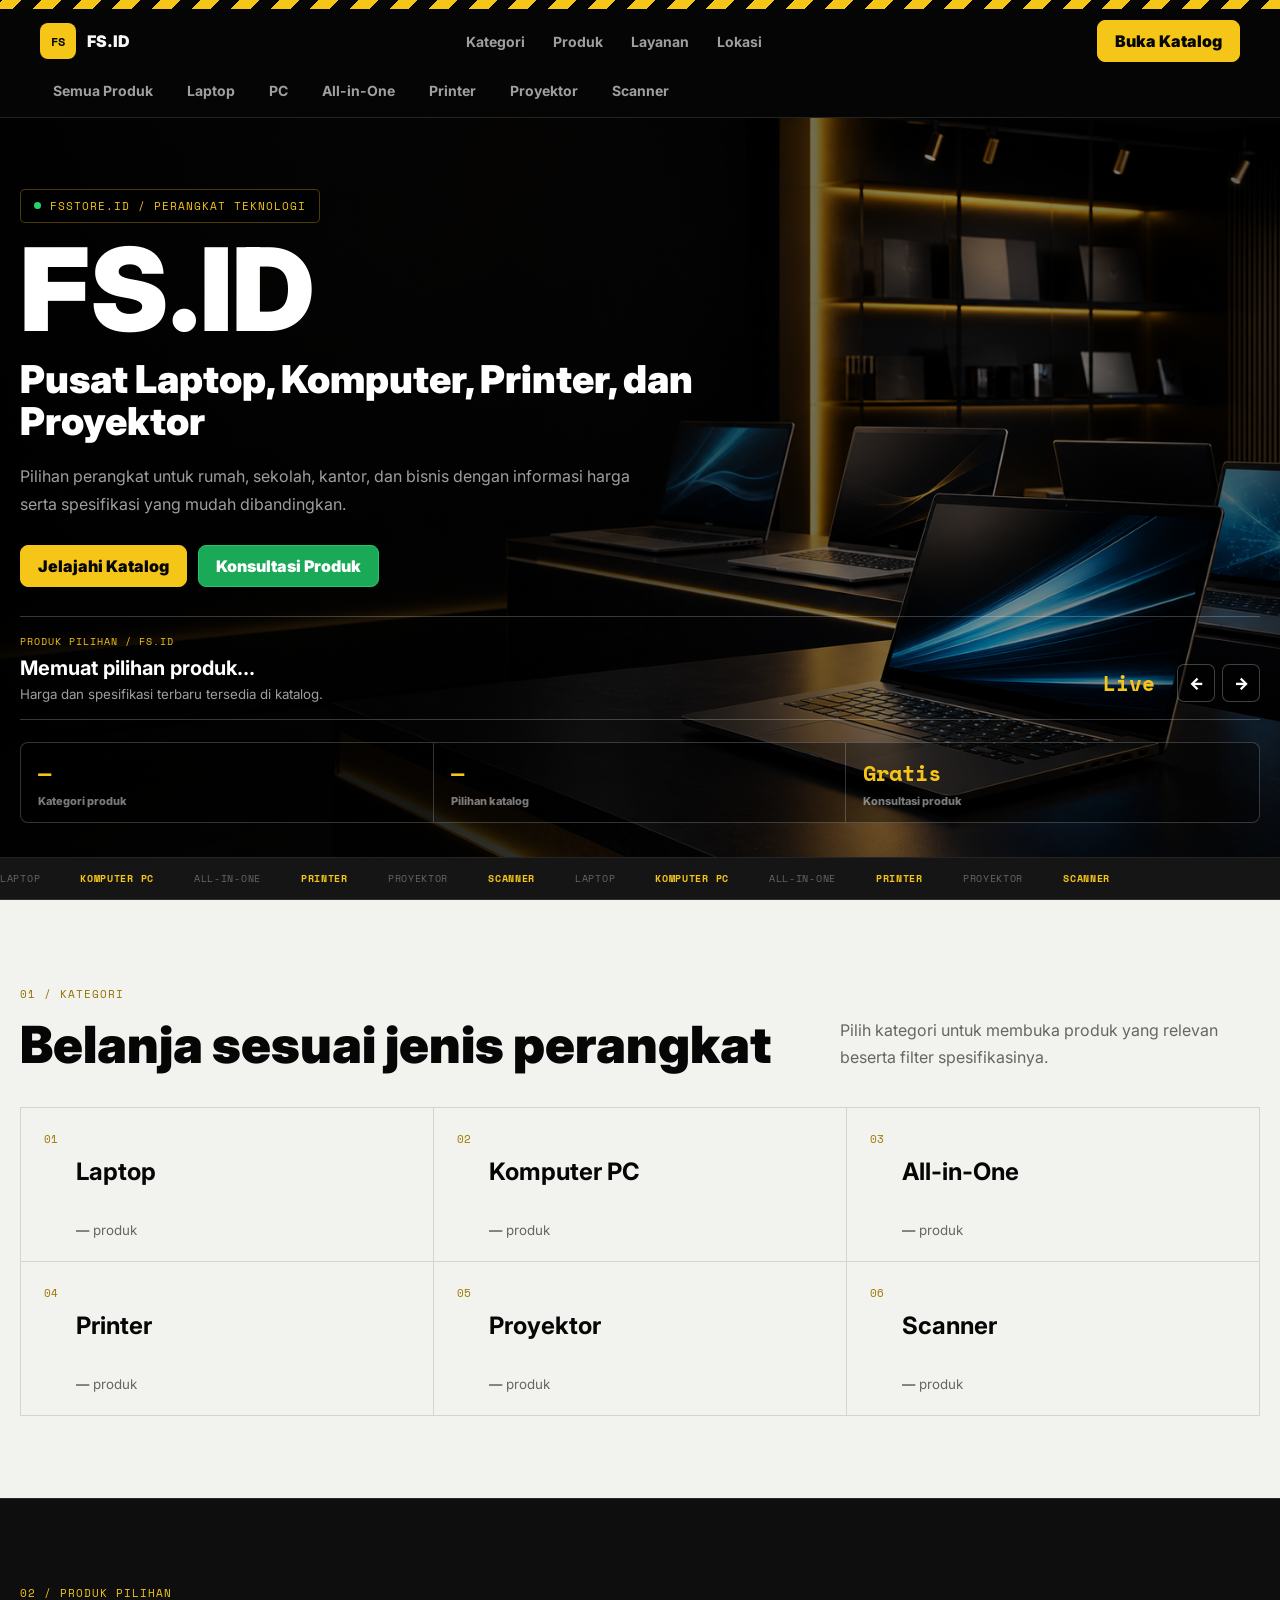
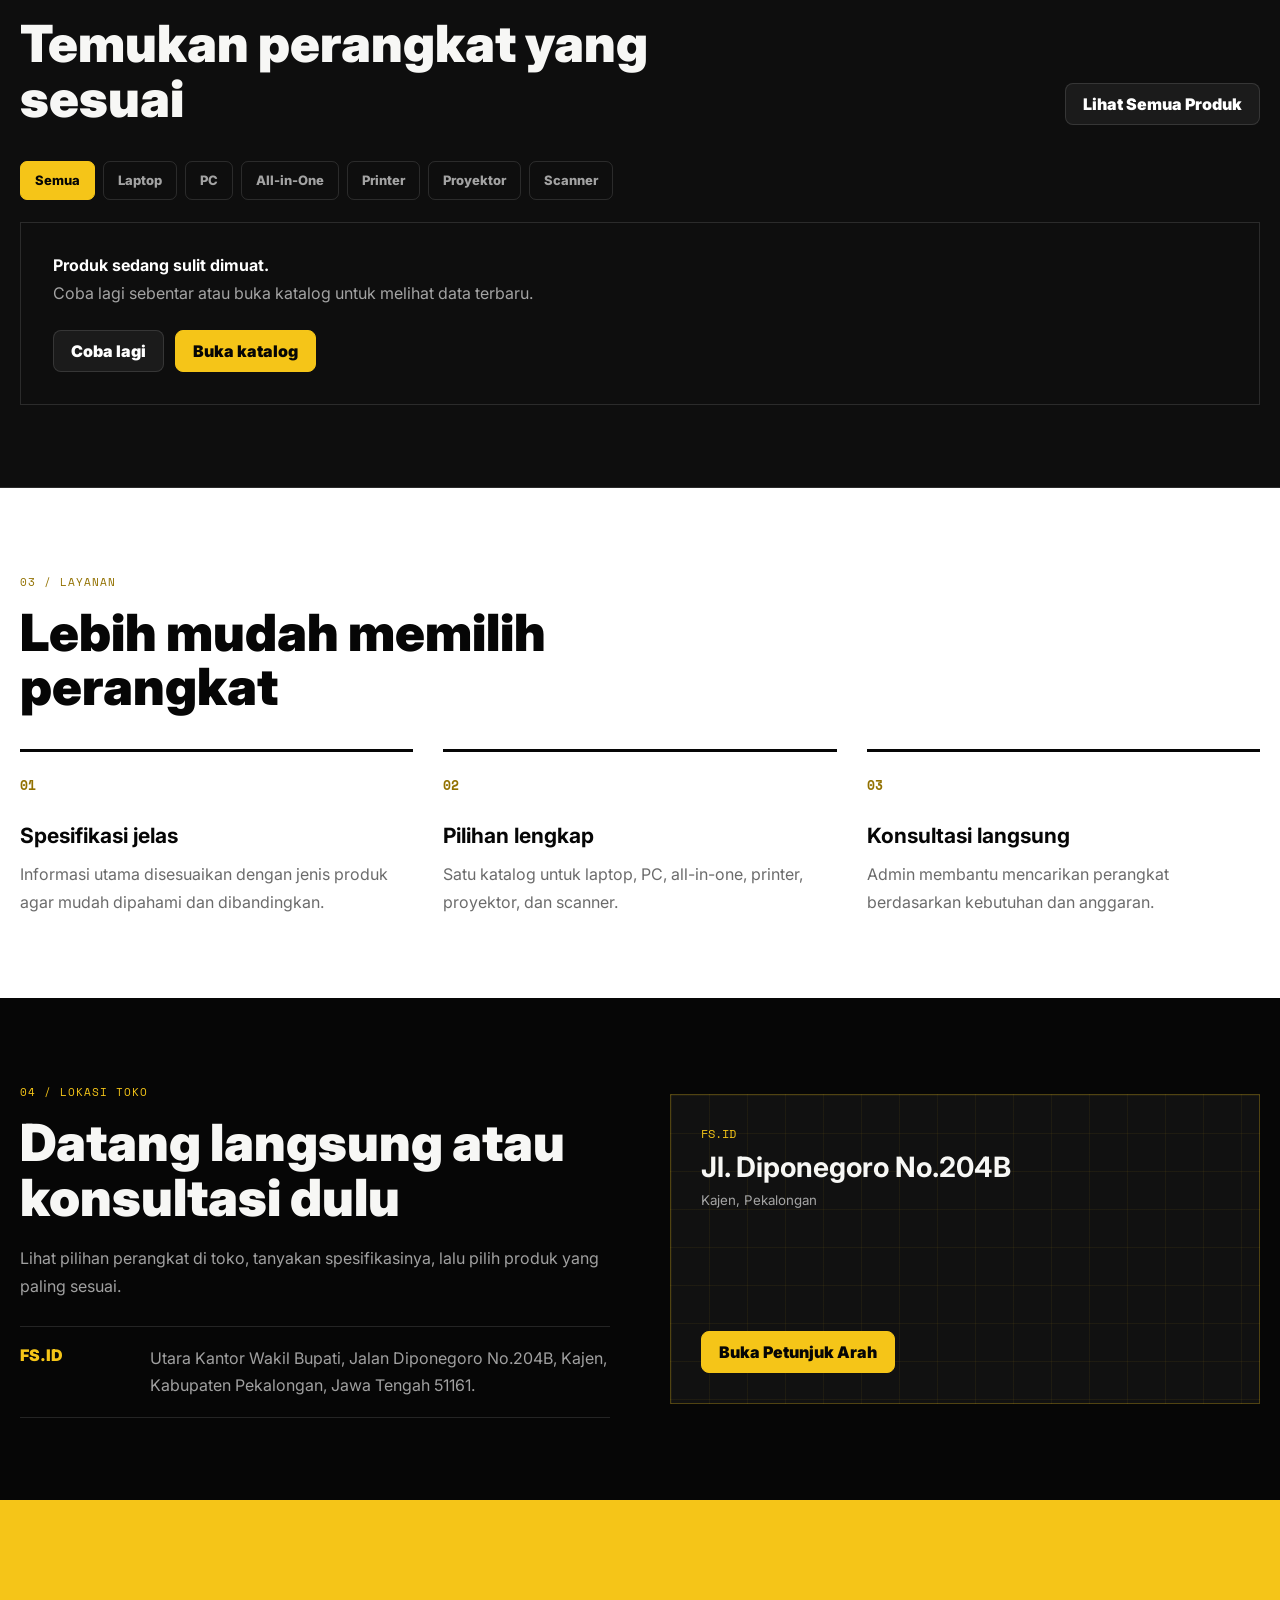
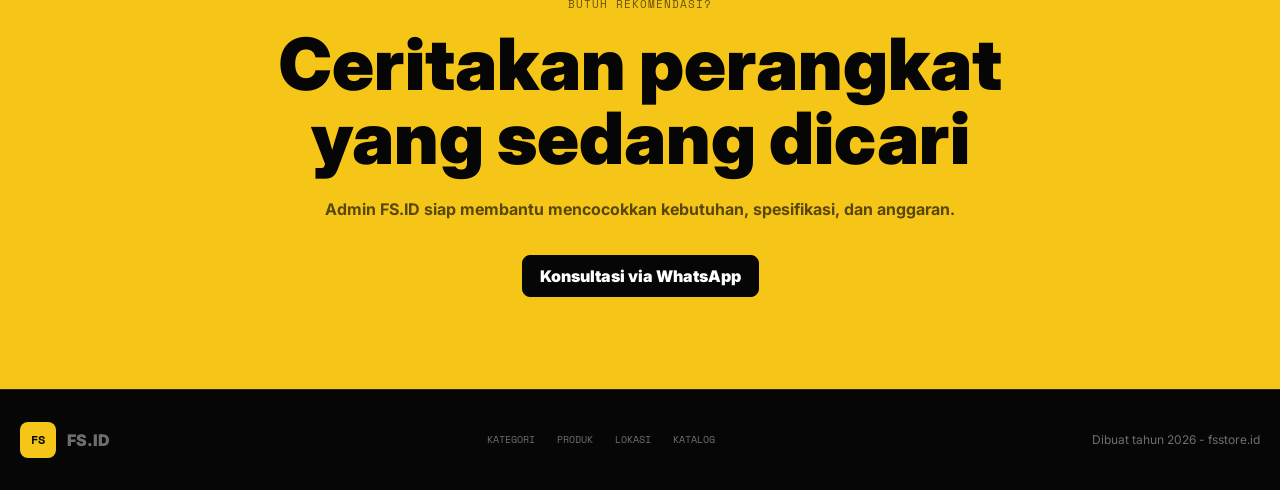
==== index.html @ f3092d7e "Improve public storefront UX" ====
<!doctype html>
<html lang="id">
<head>
  <meta charset="utf-8">
  <meta name="viewport" content="width=device-width, initial-scale=1">
  <title>FS.ID - Pusat Laptop, Komputer, Printer, dan Proyektor</title>
  <meta name="description" content="FS.ID menyediakan laptop, komputer PC, all-in-one, printer, proyektor, dan scanner untuk kebutuhan personal, pendidikan, kantor, dan bisnis.">
  <meta name="theme-color" content="#060606">
  <link rel="canonical" href="https://fsstore.id/">
  <meta property="og:type" content="website">
  <meta property="og:site_name" content="FS.ID">
  <meta property="og:title" content="FS.ID - Pusat Laptop, Komputer, Printer, dan Proyektor">
  <meta property="og:description" content="Bandingkan perangkat, harga, dan spesifikasi terbaru dari FS.ID.">
  <meta property="og:url" content="https://fsstore.id/">
  <meta property="og:image" content="https://fsstore.id/assets/fsid-premium-hero.png">
  <meta name="twitter:card" content="summary_large_image">
  <meta name="twitter:title" content="FS.ID - Pusat Laptop, Komputer, Printer, dan Proyektor">
  <meta name="twitter:description" content="Bandingkan perangkat, harga, dan spesifikasi terbaru dari FS.ID.">
  <meta name="twitter:image" content="https://fsstore.id/assets/fsid-premium-hero.png">
  <link rel="preconnect" href="https://fonts.googleapis.com">
  <link rel="preconnect" href="https://fonts.gstatic.com" crossorigin>
  <link href="https://fonts.googleapis.com/css2?family=Inter:wght@500;600;700;800;900&family=Space+Mono:wght@400;700&display=swap" rel="stylesheet">
  <link rel="stylesheet" href="assets/styles.css?v=ux-20260924">
</head>
<body class="landing-page">
  <div class="hazard-strip"></div>

  <header class="site-header">
    <nav class="nav" aria-label="Navigasi utama">
      <a class="brandmark" href="index.html"><span>FS</span> FS.ID</a>
      <div class="nav-links">
        <a href="#kategori">Kategori</a>
        <a href="#produk">Produk</a>
        <a href="#keunggulan">Layanan</a>
        <a href="#lokasi">Lokasi</a>
      </div>
      <a class="btn btn-primary nav-cta" href="katalog/index.html#/">Buka Katalog</a>
    </nav>
    <nav class="category-tabs" aria-label="Kategori produk">
      <a href="katalog/index.html#/">Semua Produk</a>
      <a href="katalog/index.html#/kategori/Laptop">Laptop</a>
      <a href="katalog/index.html#/kategori/PC">PC</a>
      <a href="katalog/index.html#/kategori/All-in-One">All-in-One</a>
      <a href="katalog/index.html#/kategori/Printer">Printer</a>
      <a href="katalog/index.html#/kategori/Proyektor">Proyektor</a>
      <a href="katalog/index.html#/kategori/Scanner">Scanner</a>
    </nav>
  </header>

  <main>
    <section class="landing-hero">
      <div class="hero-backdrop" aria-hidden="true">
        <img id="heroProductImage" src="katalog/assets/fsid-premium-hero.png" alt="Perangkat teknologi pilihan FS.ID">
      </div>
      <div class="hero-overlay"></div>
      <div class="container hero-content">
        <div class="hero-copy">
          <p class="terminal-label"><span></span> fsstore.id / perangkat teknologi</p>
          <h1>FS.ID</h1>
          <p class="hero-offer">Pusat Laptop, Komputer, Printer, dan Proyektor</p>
          <p class="section-lead">Pilihan perangkat untuk rumah, sekolah, kantor, dan bisnis dengan informasi harga serta spesifikasi yang mudah dibandingkan.</p>
          <div class="hero-actions">
            <a class="btn btn-primary" href="katalog/index.html#/">Jelajahi Katalog</a>
            <a class="btn btn-whatsapp" href="https://wa.me/6285182661773?text=Assalamu%27alaikum%2C%20saya%20ingin%20konsultasi%20produk%20di%20FS.ID.%20Mohon%20rekomendasi%20sesuai%20kebutuhan%20dan%20anggaran%20saya." target="_blank" rel="noopener noreferrer">Konsultasi Produk</a>
          </div>
        </div>

        <div class="hero-product" aria-live="polite">
          <div class="hero-product-copy">
            <p><span id="heroProductCategory">Produk pilihan</span> / <span id="heroProductBrand">FS.ID</span></p>
            <a id="heroProductLink" href="katalog/index.html#/">
              <strong id="heroProductName">Memuat pilihan produk...</strong>
            </a>
            <small id="heroProductSpec">Harga dan spesifikasi terbaru tersedia di katalog.</small>
          </div>
          <div class="hero-product-price">
            <strong id="heroProductPrice">Live</strong>
            <div class="hero-controls">
              <button type="button" data-hero-prev aria-label="Produk sebelumnya">&larr;</button>
              <button type="button" data-hero-next aria-label="Produk berikutnya">&rarr;</button>
            </div>
          </div>
        </div>

        <div class="hero-stats">
          <div><strong id="categoryCount">—</strong><small>Kategori produk</small></div>
          <div><strong id="productCount">—</strong><small>Pilihan katalog</small></div>
          <div><strong>Gratis</strong><small>Konsultasi produk</small></div>
        </div>
      </div>
    </section>

    <div class="ticker-wrap" aria-hidden="true">
      <div class="ticker" id="landingTicker">
        <span>Laptop</span><b>Komputer PC</b><span>All-in-One</span><b>Printer</b><span>Proyektor</span><b>Scanner</b>
        <span>Laptop</span><b>Komputer PC</b><span>All-in-One</span><b>Printer</b><span>Proyektor</span><b>Scanner</b>
      </div>
    </div>

    <section class="section category-section" id="kategori">
      <div class="container">
        <div class="section-head">
          <div>
            <p class="panel-kicker">01 / Kategori</p>
            <h2>Belanja sesuai jenis perangkat</h2>
          </div>
          <p class="section-note">Pilih kategori untuk membuka produk yang relevan beserta filter spesifikasinya.</p>
        </div>
        <div class="category-grid">
          <a class="category-item" href="katalog/index.html#/kategori/Laptop"><span>01</span><strong>Laptop</strong><small><b data-category-count="Laptop">—</b> produk</small></a>
          <a class="category-item" href="katalog/index.html#/kategori/PC"><span>02</span><strong>Komputer PC</strong><small><b data-category-count="PC">—</b> produk</small></a>
          <a class="category-item" href="katalog/index.html#/kategori/All-in-One"><span>03</span><strong>All-in-One</strong><small><b data-category-count="All-in-One">—</b> produk</small></a>
          <a class="category-item" href="katalog/index.html#/kategori/Printer"><span>04</span><strong>Printer</strong><small><b data-category-count="Printer">—</b> produk</small></a>
          <a class="category-item" href="katalog/index.html#/kategori/Proyektor"><span>05</span><strong>Proyektor</strong><small><b data-category-count="Proyektor">—</b> produk</small></a>
          <a class="category-item" href="katalog/index.html#/kategori/Scanner"><span>06</span><strong>Scanner</strong><small><b data-category-count="Scanner">—</b> produk</small></a>
        </div>
      </div>
    </section>

    <section class="section band" id="produk">
      <div class="container">
        <div class="section-head">
          <div>
            <p class="panel-kicker">02 / Produk pilihan</p>
            <h2>Temukan perangkat yang sesuai</h2>
          </div>
          <a class="btn btn-light" id="viewAllProducts" href="katalog/index.html#/">Lihat Semua Produk</a>
        </div>
        <div class="product-tabs" role="group" aria-label="Filter produk pilihan">
          <button class="active" type="button" data-feature-category="">Semua</button>
          <button type="button" data-feature-category="Laptop">Laptop</button>
          <button type="button" data-feature-category="PC">PC</button>
          <button type="button" data-feature-category="All-in-One">All-in-One</button>
          <button type="button" data-feature-category="Printer">Printer</button>
          <button type="button" data-feature-category="Proyektor">Proyektor</button>
          <button type="button" data-feature-category="Scanner">Scanner</button>
        </div>
        <div id="featuredProducts" class="featured-grid">
          <div class="loading-products" role="status" aria-live="polite">Memuat produk terbaru<span class="loading-dots" aria-hidden="true">...</span></div>
        </div>
      </div>
    </section>

    <section class="section" id="keunggulan">
      <div class="container">
        <div class="section-head">
          <div>
            <p class="panel-kicker">03 / Layanan</p>
            <h2>Lebih mudah memilih perangkat</h2>
          </div>
        </div>
        <div class="service-grid">
          <article><small>01</small><strong>Spesifikasi jelas</strong><p>Informasi utama disesuaikan dengan jenis produk agar mudah dipahami dan dibandingkan.</p></article>
          <article><small>02</small><strong>Pilihan lengkap</strong><p>Satu katalog untuk laptop, PC, all-in-one, printer, proyektor, dan scanner.</p></article>
          <article><small>03</small><strong>Konsultasi langsung</strong><p>Admin membantu mencarikan perangkat berdasarkan kebutuhan dan anggaran.</p></article>
        </div>
      </div>
    </section>

    <section class="section location-section" id="lokasi">
      <div class="container location-grid">
        <div>
          <p class="panel-kicker">04 / Lokasi toko</p>
          <h2>Datang langsung atau konsultasi dulu</h2>
          <p class="section-lead">Lihat pilihan perangkat di toko, tanyakan spesifikasinya, lalu pilih produk yang paling sesuai.</p>
          <div class="address-line">
            <span>FS.ID</span>
            <p>Utara Kantor Wakil Bupati, Jalan Diponegoro No.204B, Kajen, Kabupaten Pekalongan, Jawa Tengah 51161.</p>
          </div>
        </div>
        <div class="location-panel" aria-label="Alamat FS.ID">
          <div class="location-coordinate"><span>FS.ID</span><strong>Jl. Diponegoro No.204B</strong><small>Kajen, Pekalongan</small></div>
        <a class="btn btn-primary" href="https://www.google.com/maps/search/?api=1&query=Jalan+Diponegoro+No.204B+Kajen+Pekalongan" target="_blank" rel="noopener noreferrer">Buka Petunjuk Arah</a>
        </div>
      </div>
    </section>

    <section class="cta-section">
      <div class="container">
        <p class="panel-kicker">Butuh rekomendasi?</p>
        <h2>Ceritakan perangkat yang sedang dicari</h2>
        <p>Admin FS.ID siap membantu mencocokkan kebutuhan, spesifikasi, dan anggaran.</p>
        <a class="btn btn-dark" href="https://wa.me/6285182661773?text=Assalamu%27alaikum%2C%20saya%20ingin%20minta%20rekomendasi%20produk.%20Anggaran%20saya%20dan%20kebutuhan%20saya%20akan%20saya%20jelaskan%20di%20chat." target="_blank" rel="noopener noreferrer">Konsultasi via WhatsApp</a>
      </div>
    </section>
  </main>

  <footer class="site-footer">
    <div class="footer-inner">
      <a class="brandmark" href="index.html"><span>FS</span> FS.ID</a>
      <div class="footer-links">
        <a href="#kategori">Kategori</a>
        <a href="#produk">Produk</a>
        <a href="#lokasi">Lokasi</a>
        <a href="katalog/index.html#/">Katalog</a>
      </div>
      <p>Dibuat tahun 2026 - fsstore.id</p>
    </div>
  </footer>

  <script src="assets/landing.js?v=ux-20260924"></script>
</body>
</html>
---- assets/styles.css ----
:root {
  --black: #060606;
  --dark: #0e0e0e;
  --dark-2: #151515;
  --gold: #f5c518;
  --green: #19a957;
  --paper: #f2f2ef;
  --text: #f7f7f5;
  --muted: rgba(255,255,255,.62);
  --muted-dark: rgba(0,0,0,.58);
  --line: rgba(255,255,255,.12);
  --line-dark: rgba(0,0,0,.13);
}

* { box-sizing: border-box; }
html { scroll-behavior: smooth; }
body {
  margin: 0;
  color: var(--text);
  background: var(--black);
  font-family: Inter, system-ui, sans-serif;
  letter-spacing: 0;
  -webkit-font-smoothing: antialiased;
}

a { color: inherit; text-decoration: none; }
img { display: block; max-width: 100%; }
button { font: inherit; }

:focus-visible {
  outline: 3px solid var(--gold);
  outline-offset: 3px;
}

.hazard-strip {
  height: 9px;
  background: repeating-linear-gradient(-45deg, var(--gold) 0, var(--gold) 14px, var(--black) 14px, var(--black) 28px);
}

.site-header {
  position: sticky;
  top: 0;
  z-index: 40;
  border-bottom: 1px solid var(--line);
  background: rgba(6,6,6,.94);
  backdrop-filter: blur(18px);
}

.nav {
  max-width: 1240px;
  min-height: 64px;
  margin: 0 auto;
  padding: 0 20px;
  display: flex;
  align-items: center;
  justify-content: space-between;
  gap: 24px;
}

.brandmark {
  display: flex;
  align-items: center;
  gap: 11px;
  font-weight: 900;
}
.brandmark span {
  width: 36px;
  height: 36px;
  display: grid;
  place-items: center;
  border-radius: 8px;
  color: var(--black);
  background: var(--gold);
  font-family: "Space Mono", monospace;
  font-size: 12px;
}

.nav-links,
.category-tabs {
  display: flex;
  align-items: center;
  color: rgba(255,255,255,.62);
  font-size: 14px;
  font-weight: 700;
}
.nav-links { gap: 28px; }
.nav-links a:hover { color: var(--gold); }

.category-tabs {
  max-width: 1240px;
  min-height: 44px;
  margin: 0 auto;
  padding: 0 20px 9px;
  gap: 8px;
  overflow-x: auto;
  scrollbar-width: none;
}
.category-tabs::-webkit-scrollbar,
.product-tabs::-webkit-scrollbar { display: none; }
.category-tabs a {
  flex: 0 0 auto;
  padding: 7px 12px;
  border: 1px solid transparent;
  border-radius: 7px;
  white-space: nowrap;
}
.category-tabs a:hover {
  color: var(--gold);
  border-color: rgba(245,197,24,.24);
  background: rgba(245,197,24,.07);
}

.btn {
  min-height: 42px;
  padding: 0 17px;
  display: inline-flex;
  align-items: center;
  justify-content: center;
  border: 1px solid transparent;
  border-radius: 8px;
  cursor: pointer;
  font-weight: 900;
  white-space: nowrap;
}
.btn-primary { color: var(--black); border-color: var(--gold); background: var(--gold); }
.btn-primary:hover { color: var(--gold); background: var(--black); }
.btn-light { color: white; border-color: var(--line); background: rgba(255,255,255,.055); }
.btn-light:hover { color: var(--gold); border-color: rgba(245,197,24,.32); }
.btn-whatsapp { color: white; border-color: #27c66d; background: var(--green); }
.btn-whatsapp:hover { color: #bfffd6; background: #107f40; }
.btn-dark { color: white; border-color: var(--black); background: var(--black); }
.btn-dark:hover { color: var(--black); background: transparent; }

.container {
  position: relative;
  z-index: 2;
  width: min(1240px, 100%);
  margin: 0 auto;
}

.landing-hero {
  position: relative;
  min-height: 650px;
  height: min(740px, calc(100svh - 105px));
  padding: 64px 20px 34px;
  overflow: hidden;
  border-bottom: 1px solid var(--line);
}
.hero-backdrop,
.hero-overlay {
  position: absolute;
  inset: 0;
}
.hero-backdrop img {
  width: 100%;
  height: 100%;
  object-fit: cover;
  object-position: center;
  transition: opacity .35s ease;
}
.hero-overlay {
  background: linear-gradient(90deg, rgba(0,0,0,.94) 0%, rgba(0,0,0,.82) 40%, rgba(0,0,0,.42) 76%, rgba(0,0,0,.62) 100%);
}
.hero-content {
  height: 100%;
  display: grid;
  grid-template-rows: 1fr auto auto;
  gap: 22px;
}
.hero-copy {
  max-width: 760px;
  align-self: center;
}
.terminal-label,
.panel-kicker {
  margin: 0 0 15px;
  display: inline-flex;
  align-items: center;
  gap: 9px;
  color: var(--gold);
  font-family: "Space Mono", monospace;
  font-size: 11px;
  letter-spacing: 1px;
  text-transform: uppercase;
}
.terminal-label {
  padding: 8px 13px;
  border: 1px solid rgba(245,197,24,.3);
  border-radius: 5px;
  background: rgba(0,0,0,.34);
}
.terminal-label span {
  width: 7px;
  height: 7px;
  border-radius: 50%;
  background: #25d36d;
}
h1,
.section h2,
.cta-section h2 { margin: 0; letter-spacing: 0; }
h1 {
  color: white;
  font-size: clamp(64px, 9vw, 116px);
  line-height: .9;
  font-weight: 900;
}
.hero-offer {
  max-width: 740px;
  margin: 18px 0 0;
  color: white;
  font-size: clamp(24px, 3vw, 40px);
  line-height: 1.08;
  font-weight: 900;
}
.section-lead {
  max-width: 650px;
  margin: 20px 0 0;
  color: var(--muted);
  font-size: 16px;
  line-height: 1.75;
}
.hero-actions {
  margin-top: 27px;
  display: flex;
  flex-wrap: wrap;
  gap: 11px;
}

.hero-product {
  padding: 17px 0;
  display: flex;
  align-items: end;
  justify-content: space-between;
  gap: 24px;
  border-top: 1px solid rgba(255,255,255,.22);
  border-bottom: 1px solid rgba(255,255,255,.22);
}
.hero-product-copy { min-width: 0; }
.hero-product-copy p {
  margin: 0 0 7px;
  color: var(--gold);
  font-family: "Space Mono", monospace;
  font-size: 10px;
  letter-spacing: 1px;
  text-transform: uppercase;
}
.hero-product-copy strong {
  display: block;
  max-width: 680px;
  overflow: hidden;
  color: white;
  font-size: 20px;
  text-overflow: ellipsis;
  white-space: nowrap;
}
.hero-product-copy small {
  display: block;
  max-width: 760px;
  margin-top: 6px;
  overflow: hidden;
  color: var(--muted);
  text-overflow: ellipsis;
  white-space: nowrap;
}
.hero-product-price {
  display: flex;
  align-items: center;
  gap: 22px;
}
.hero-product-price > strong {
  color: var(--gold);
  font-family: "Space Mono", monospace;
  font-size: 21px;
  white-space: nowrap;
}
.hero-controls { display: flex; gap: 7px; }
.hero-controls button {
  width: 38px;
  height: 38px;
  display: grid;
  place-items: center;
  border: 1px solid rgba(255,255,255,.25);
  border-radius: 7px;
  color: white;
  background: rgba(0,0,0,.42);
  cursor: pointer;
  font-weight: 900;
}
.hero-controls button:hover { color: var(--black); border-color: var(--gold); background: var(--gold); }

.hero-stats {
  display: grid;
  grid-template-columns: repeat(3, minmax(0, 1fr));
  border: 1px solid rgba(255,255,255,.2);
  border-radius: 8px;
  overflow: hidden;
  background: rgba(0,0,0,.38);
}
.hero-stats div { padding: 13px 17px; border-right: 1px solid rgba(255,255,255,.2); }
.hero-stats div:last-child { border-right: 0; }
.hero-stats strong {
  display: block;
  color: var(--gold);
  font-family: "Space Mono", monospace;
  font-size: 22px;
}
.hero-stats small { color: rgba(255,255,255,.48); font-size: 11px; font-weight: 800; }

.ticker-wrap {
  overflow: hidden;
  border-bottom: 1px solid var(--line);
  background: var(--dark-2);
}
.ticker {
  width: max-content;
  padding: 13px 0;
  display: flex;
  align-items: center;
  gap: 40px;
  white-space: nowrap;
  animation: ticker 34s linear infinite;
}
.ticker span,
.ticker b {
  font-family: "Space Mono", monospace;
  font-size: 10px;
  letter-spacing: .7px;
  text-transform: uppercase;
}
.ticker span { color: rgba(255,255,255,.35); }
.ticker b { color: var(--gold); }
@keyframes ticker { to { transform: translateX(-50%); } }

.section { position: relative; padding: 82px 20px; }
.section h2 {
  max-width: 760px;
  font-size: clamp(32px, 4vw, 54px);
  line-height: 1.06;
  font-weight: 900;
}
.section-head {
  margin-bottom: 36px;
  display: flex;
  align-items: end;
  justify-content: space-between;
  gap: 28px;
}
.section-note {
  max-width: 420px;
  margin: 0;
  line-height: 1.7;
}

.category-section { color: var(--black); background: var(--paper); }
.category-section .panel-kicker { color: #927100; }
.category-section h2 { color: var(--black); }
.category-section .section-note { color: var(--muted-dark); }
.category-grid {
  display: grid;
  grid-template-columns: repeat(3, minmax(0, 1fr));
  border-top: 1px solid var(--line-dark);
  border-left: 1px solid var(--line-dark);
}
.category-item {
  min-height: 154px;
  padding: 23px;
  display: grid;
  grid-template-columns: auto 1fr;
  grid-template-rows: 1fr auto;
  gap: 10px 18px;
  border-right: 1px solid var(--line-dark);
  border-bottom: 1px solid var(--line-dark);
  transition: color .2s ease, background .2s ease;
}
.category-item > span {
  color: #9d7900;
  font-family: "Space Mono", monospace;
  font-size: 11px;
}
.category-item strong {
  align-self: center;
  font-size: 24px;
}
.category-item small {
  grid-column: 2;
  color: var(--muted-dark);
}
.category-item:hover { color: var(--black); background: var(--gold); }
.category-item:hover > span,
.category-item:hover small { color: rgba(0,0,0,.6); }

.band {
  border-top: 1px solid var(--line);
  border-bottom: 1px solid var(--line);
  background: var(--dark);
}
.product-tabs {
  margin-bottom: 22px;
  display: flex;
  gap: 8px;
  overflow-x: auto;
  scrollbar-width: none;
}
.product-tabs button {
  min-height: 39px;
  flex: 0 0 auto;
  padding: 0 14px;
  border: 1px solid var(--line);
  border-radius: 7px;
  color: var(--muted);
  background: transparent;
  cursor: pointer;
  font-size: 13px;
  font-weight: 800;
}
.product-tabs button:hover,
.product-tabs button.active { color: var(--black); border-color: var(--gold); background: var(--gold); }

.featured-grid {
  display: grid;
  grid-template-columns: repeat(3, minmax(0, 1fr));
  gap: 14px;
}
.featured-card {
  overflow: hidden;
  border: 1px solid var(--line);
  border-radius: 8px;
  background: #121212;
  transition: transform .24s ease, border-color .24s ease;
}
.featured-card:hover { transform: translateY(-4px); border-color: rgba(245,197,24,.38); }
.product-image {
  position: relative;
  aspect-ratio: 16 / 10;
  display: block;
  overflow: hidden;
  background: #202020;
}
.product-image img {
  width: 100%;
  height: 100%;
  object-fit: cover;
  transition: transform .35s ease;
}
.featured-card:hover .product-image img { transform: scale(1.035); }
.product-fallback {
  position: absolute;
  inset: 0;
  display: grid;
  place-items: center;
  color: var(--gold);
  background: #1a1a1a;
  font-family: "Space Mono", monospace;
  font-size: 14px;
  font-weight: 700;
}
.featured-body { padding: 18px; display: grid; gap: 12px; }
.product-heading {
  display: flex;
  align-items: center;
  justify-content: space-between;
  gap: 10px;
}
.product-heading span {
  padding: 6px 9px;
  border: 1px solid rgba(245,197,24,.27);
  border-radius: 6px;
  color: var(--gold);
  background: rgba(245,197,24,.06);
  font-family: "Space Mono", monospace;
  font-size: 9px;
  font-weight: 700;
  text-transform: uppercase;
}
.product-heading small { color: rgba(255,255,255,.43); font-size: 11px; font-weight: 800; }
.featured-body h3 {
  min-height: 48px;
  margin: 0;
  color: white;
  font-size: 19px;
  line-height: 1.25;
}
.featured-body p {
  min-height: 63px;
  margin: 0;
  color: var(--muted);
  font-size: 13px;
  line-height: 1.6;
}
.featured-foot {
  display: flex;
  align-items: center;
  justify-content: space-between;
  gap: 12px;
}
.featured-foot strong { color: var(--gold); font-size: 19px; }
.loading-products {
  grid-column: 1 / -1;
  padding: 32px;
  border: 1px solid var(--line);
  color: var(--muted);
}
.loading-products p { margin: 8px 0 18px; }
.loading-products strong { color: white; }
.loading-products .btn { width: max-content; }
.inline-link { color: var(--gold); text-decoration: underline; text-underline-offset: 3px; }
.loading-dots { display: inline-block; min-width: 18px; overflow: hidden; animation: loadingDots 1.2s steps(4, end) infinite; }
@keyframes loadingDots { 0% { width: 0; } 100% { width: 18px; } }

#keunggulan { color: var(--black); background: white; }
#keunggulan .panel-kicker { color: #927100; }
#keunggulan h2 { color: var(--black); }
.service-grid {
  display: grid;
  grid-template-columns: repeat(3, minmax(0, 1fr));
  gap: 30px;
}
.service-grid article { padding-top: 22px; border-top: 3px solid var(--black); }
.service-grid small { color: #927100; font-family: "Space Mono", monospace; font-weight: 700; }
.service-grid strong { display: block; margin-top: 28px; font-size: 21px; }
.service-grid p { margin: 12px 0 0; color: var(--muted-dark); line-height: 1.75; }

.location-section { background: var(--black); }
.location-grid {
  display: grid;
  grid-template-columns: 1fr 1fr;
  gap: 60px;
  align-items: center;
}
.address-line {
  margin-top: 26px;
  padding: 18px 0;
  display: grid;
  grid-template-columns: 110px 1fr;
  gap: 20px;
  border-top: 1px solid var(--line);
  border-bottom: 1px solid var(--line);
}
.address-line span { color: var(--gold); font-weight: 900; }
.address-line p { margin: 0; color: var(--muted); line-height: 1.7; }
.location-panel {
  min-height: 310px;
  padding: 30px;
  display: flex;
  flex-direction: column;
  align-items: start;
  justify-content: space-between;
  border: 1px solid rgba(245,197,24,.28);
  background-color: #111;
  background-image:
    linear-gradient(rgba(245,197,24,.06) 1px, transparent 1px),
    linear-gradient(90deg, rgba(245,197,24,.06) 1px, transparent 1px);
  background-size: 38px 38px;
}
.location-coordinate { display: grid; gap: 8px; }
.location-coordinate span { color: var(--gold); font-family: "Space Mono", monospace; font-size: 12px; }
.location-coordinate strong { font-size: 28px; }
.location-coordinate small { color: var(--muted); }

.cta-section {
  padding: 92px 20px;
  color: var(--black);
  text-align: center;
  background: var(--gold);
}
.cta-section .panel-kicker { color: rgba(0,0,0,.58); }
.cta-section h2 {
  max-width: 820px;
  margin: 0 auto;
  font-size: clamp(40px, 6vw, 72px);
  line-height: 1.03;
  font-weight: 900;
}
.cta-section p:not(.panel-kicker) {
  max-width: 660px;
  margin: 20px auto 32px;
  color: rgba(0,0,0,.64);
  line-height: 1.7;
  font-weight: 700;
}

.site-footer { padding: 32px 20px; border-top: 1px solid var(--line); }
.footer-inner {
  max-width: 1240px;
  margin: 0 auto;
  display: flex;
  align-items: center;
  justify-content: space-between;
  gap: 22px;
  color: rgba(255,255,255,.42);
}
.footer-links { display: flex; gap: 22px; font-family: "Space Mono", monospace; font-size: 10px; text-transform: uppercase; }
.footer-links a:hover { color: var(--gold); }
.footer-inner p { margin: 0; font-size: 12px; }

@media (max-width: 980px) {
  .nav-links { display: none; }
  .category-tabs { padding-inline: 14px; }
  .landing-hero { height: auto; min-height: 720px; }
  .category-grid,
  .featured-grid { grid-template-columns: repeat(2, minmax(0, 1fr)); }
  .service-grid,
  .location-grid { grid-template-columns: 1fr; }
  .section-head { align-items: start; flex-direction: column; }
  .section-note { max-width: 620px; }
}

@media (max-width: 620px) {
  .nav { min-height: 58px; padding-inline: 14px; }
  .nav-cta { min-height: 38px; padding-inline: 12px; font-size: 12px; }
  .landing-hero { min-height: auto; padding: 48px 14px 28px; }
  .hero-backdrop img { opacity: .6; object-position: 65% center; }
  .hero-overlay { background: rgba(0,0,0,.78); }
  .hero-content { gap: 24px; }
  h1 { font-size: 64px; }
  .hero-offer { font-size: 27px; }
  .section-lead { font-size: 15px; }
  .hero-actions { display: grid; }
  .hero-actions .btn { width: 100%; }
  .hero-product { align-items: start; flex-direction: column; }
  .hero-product-copy strong,
  .hero-product-copy small { white-space: normal; }
  .hero-product-price { width: 100%; justify-content: space-between; }
  .hero-stats { grid-template-columns: 1fr; }
  .hero-stats div { border-right: 0; border-bottom: 1px solid rgba(255,255,255,.2); }
  .hero-stats div:last-child { border-bottom: 0; }
  .section { padding: 60px 14px; }
  .section h2 { font-size: 36px; }
  .category-grid,
  .featured-grid { grid-template-columns: 1fr; }
  .category-item { min-height: 126px; }
  .featured-body h3,
  .featured-body p { min-height: auto; }
  .featured-foot { align-items: stretch; flex-direction: column; }
  .featured-foot .btn { width: 100%; }
  .service-grid { gap: 38px; }
  .address-line { grid-template-columns: 1fr; }
  .location-panel { min-height: 260px; }
  .cta-section { padding: 72px 14px; }
  .cta-section .btn { width: 100%; }
  .footer-inner { align-items: start; flex-direction: column; }
  .footer-links { flex-wrap: wrap; }
}

@media (prefers-reduced-motion: reduce) {
  html { scroll-behavior: auto; }
  *, *::before, *::after { animation-duration: .01ms !important; animation-iteration-count: 1 !important; transition-duration: .01ms !important; }
}
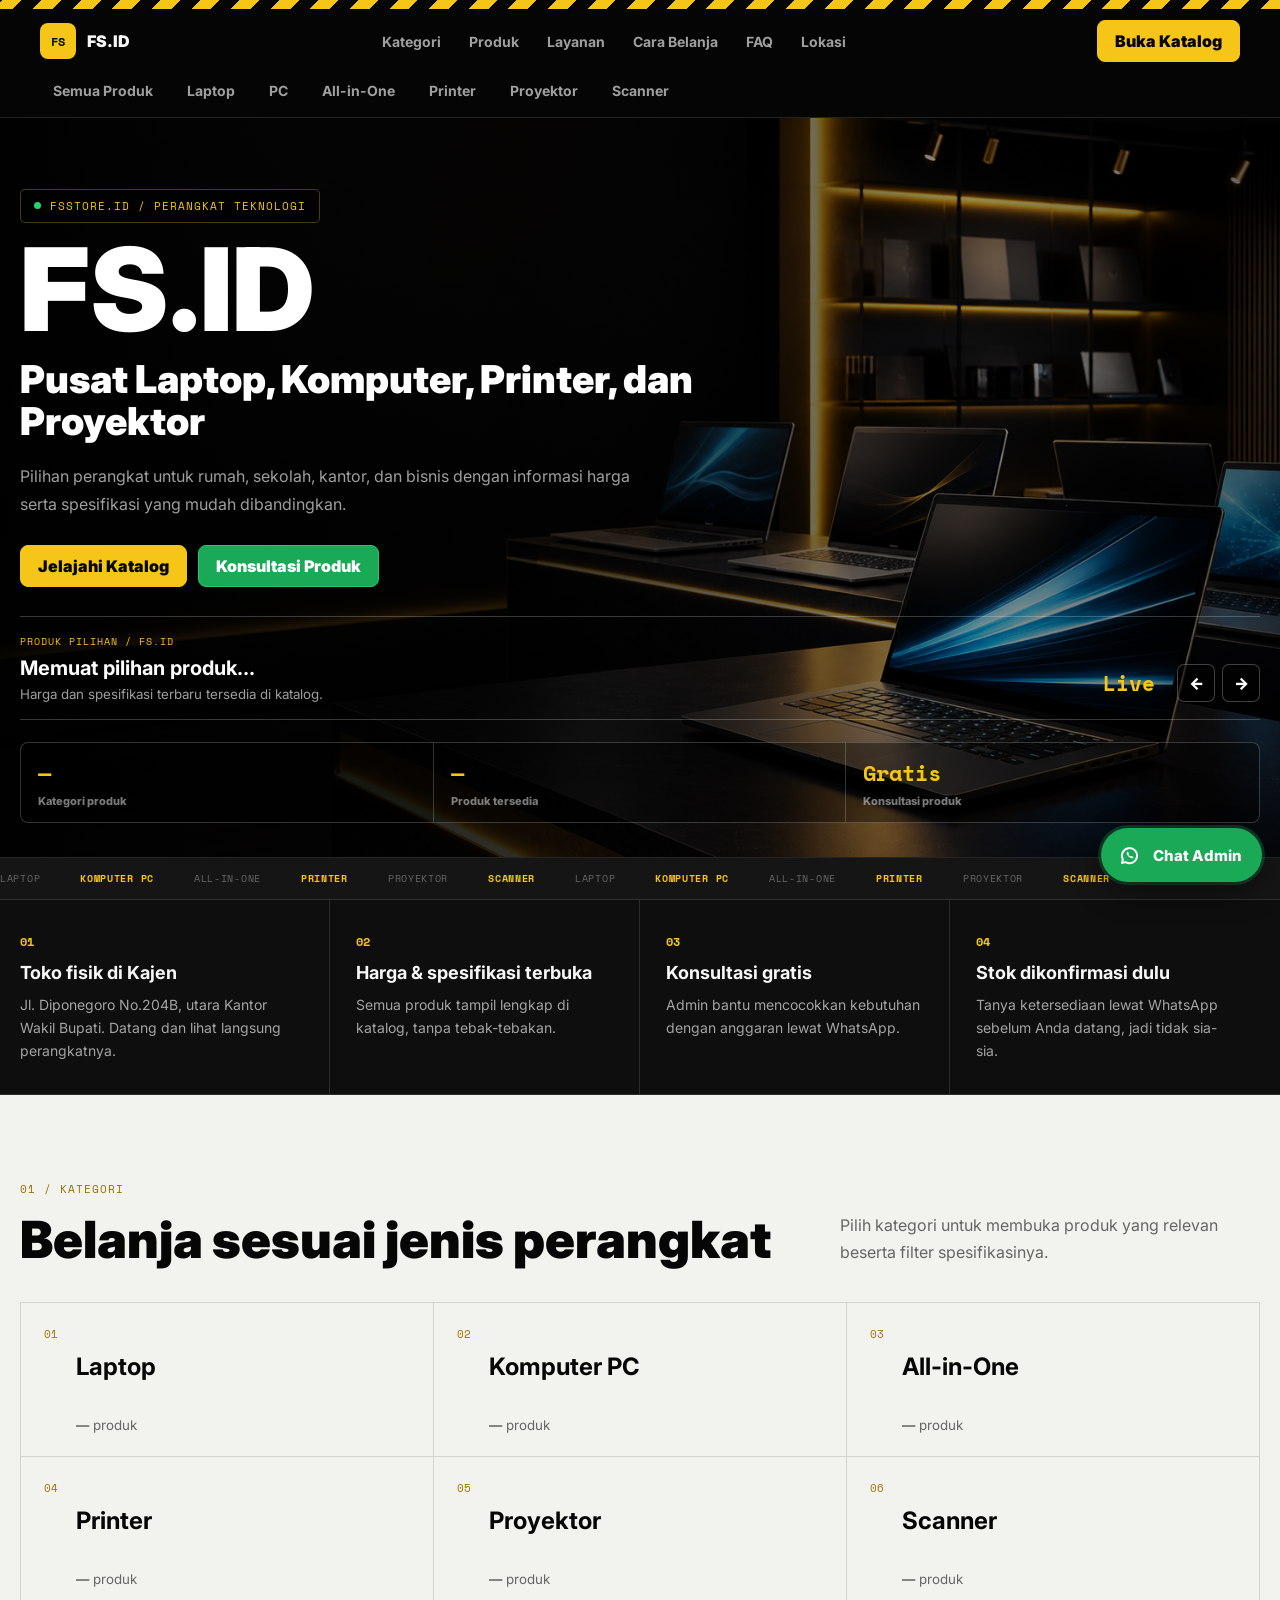
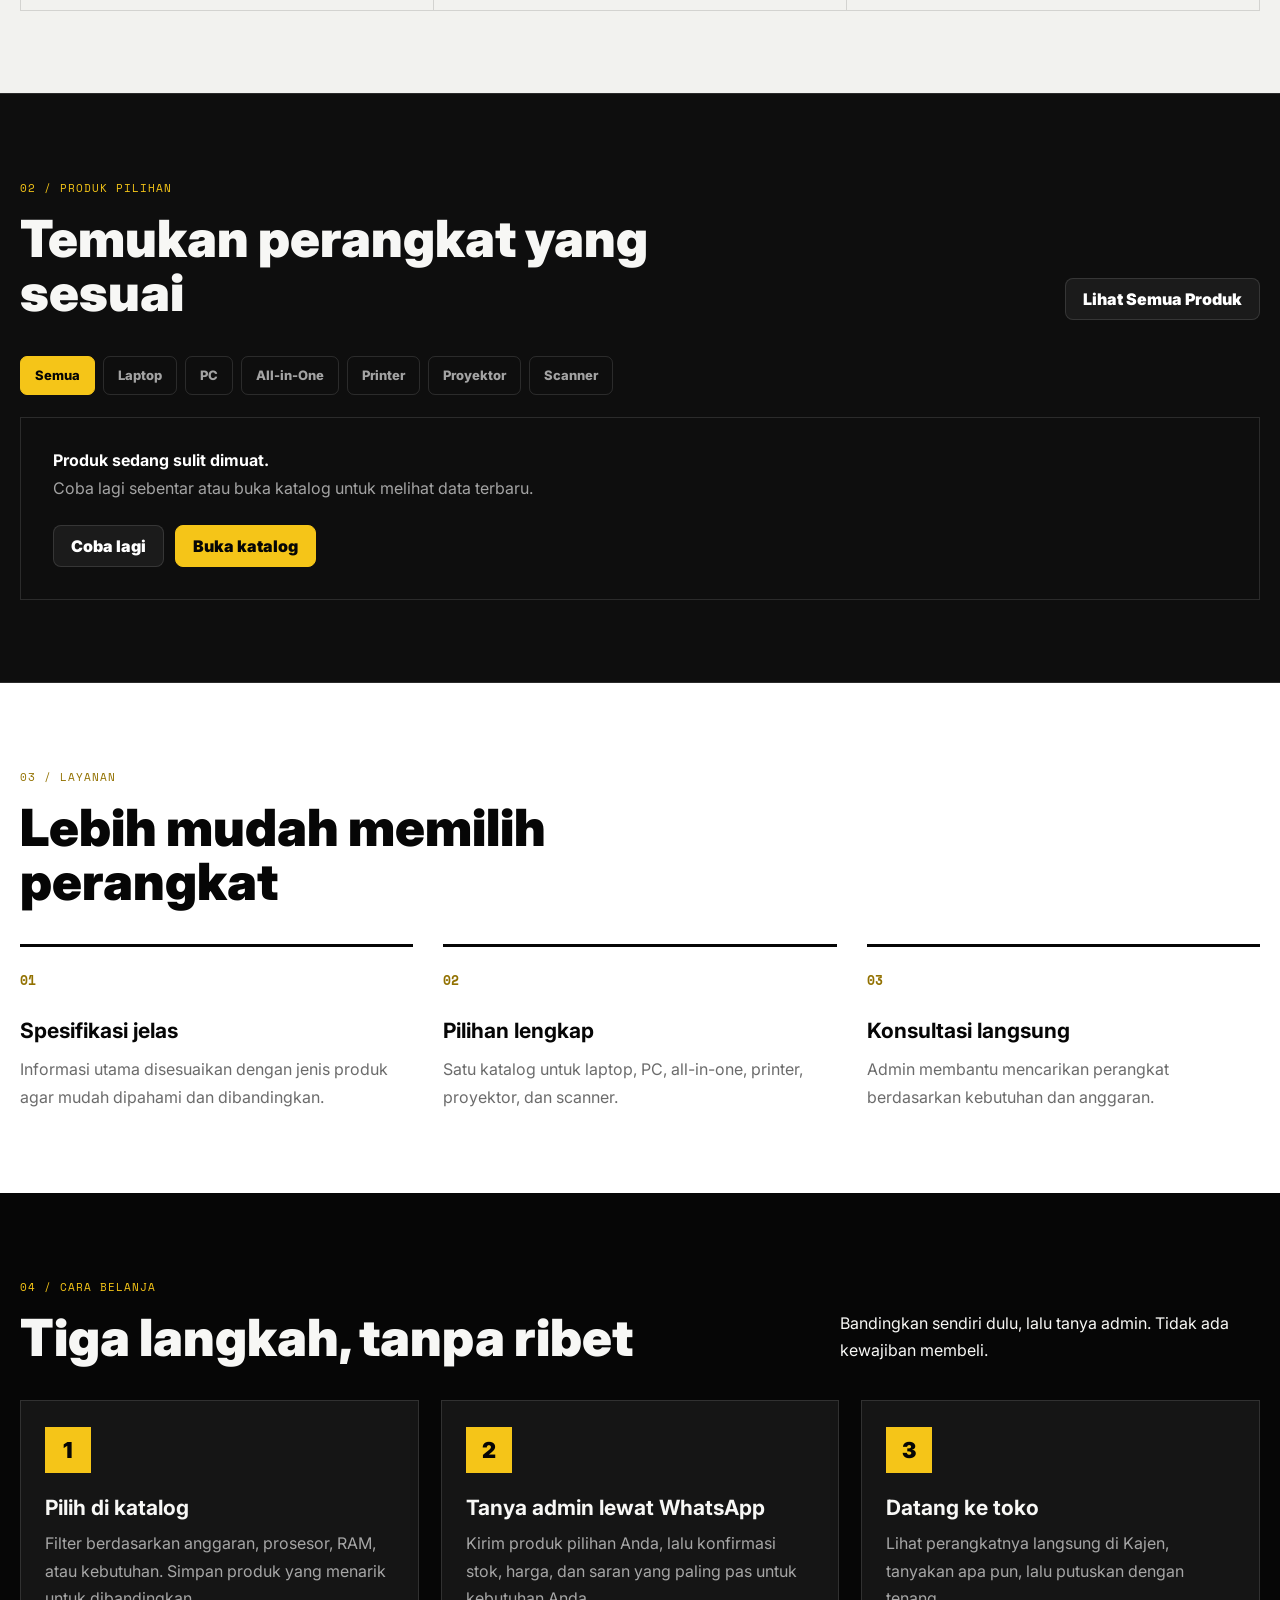
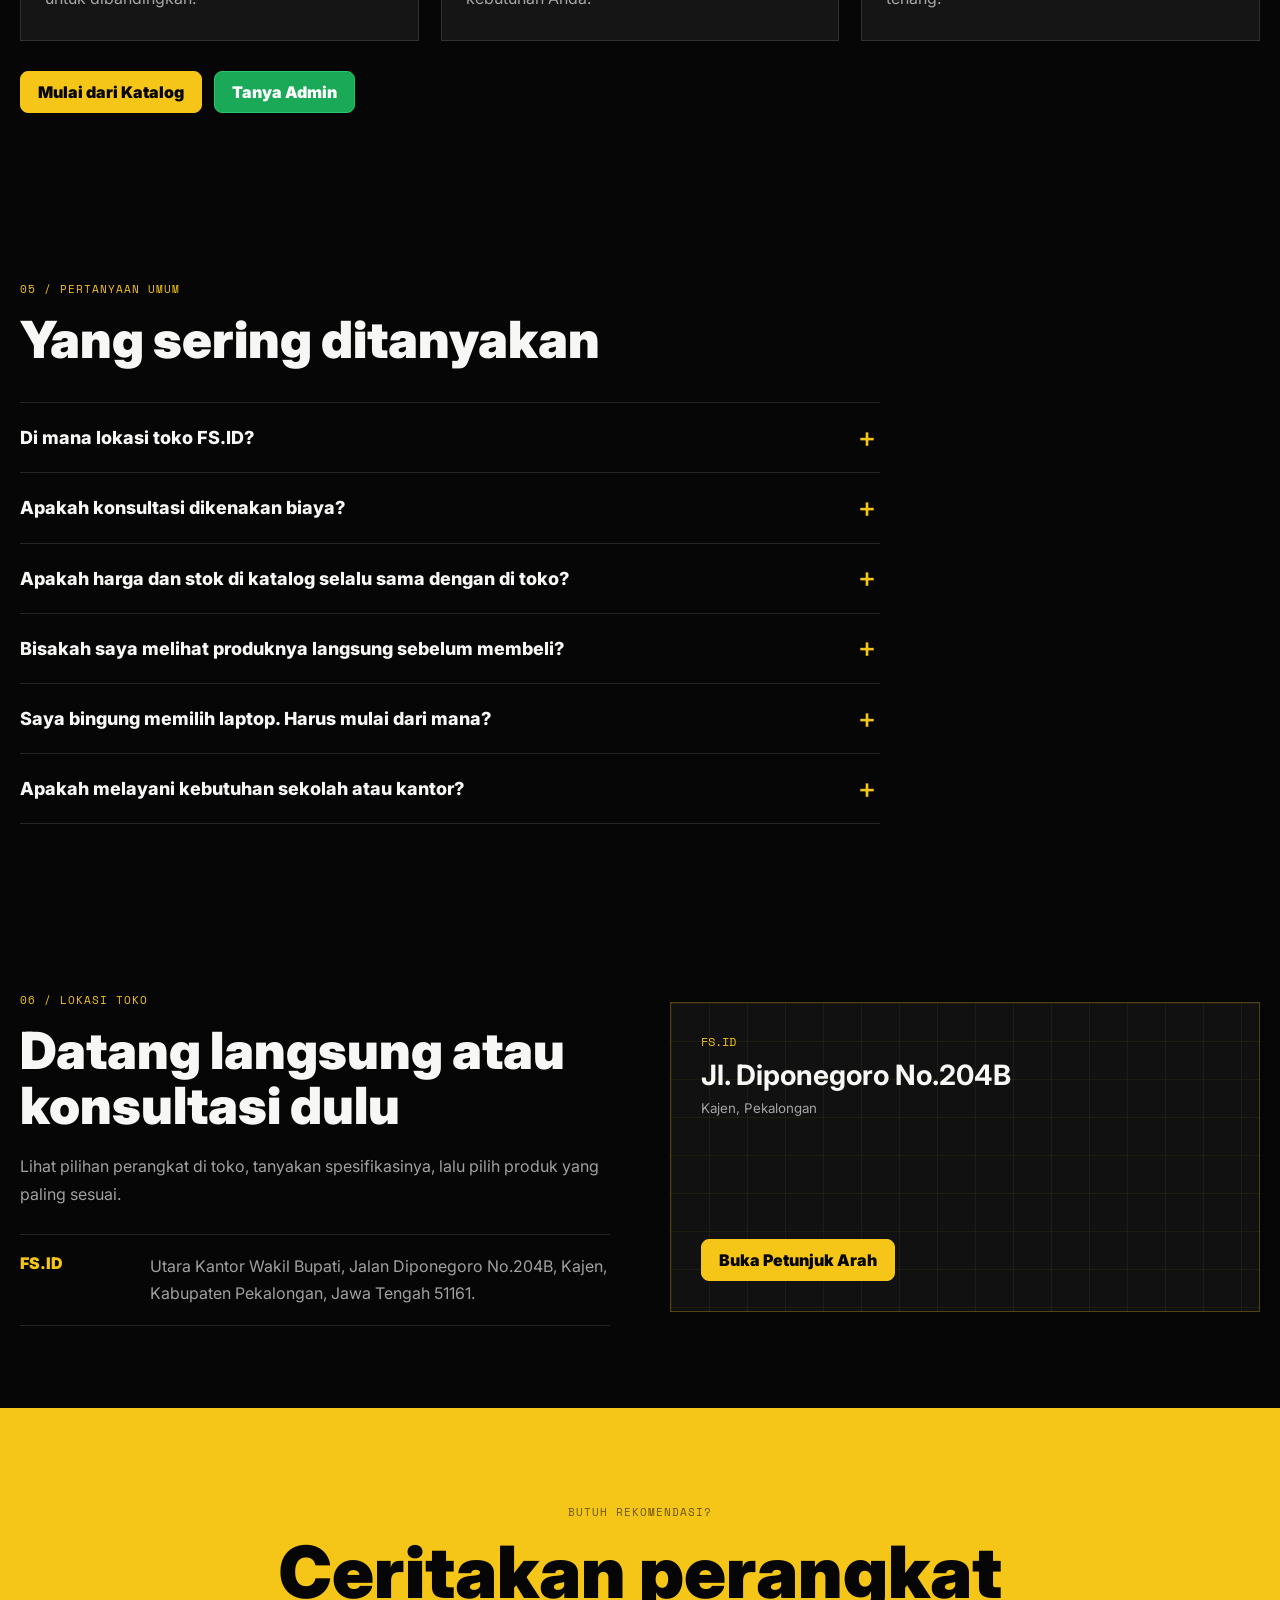
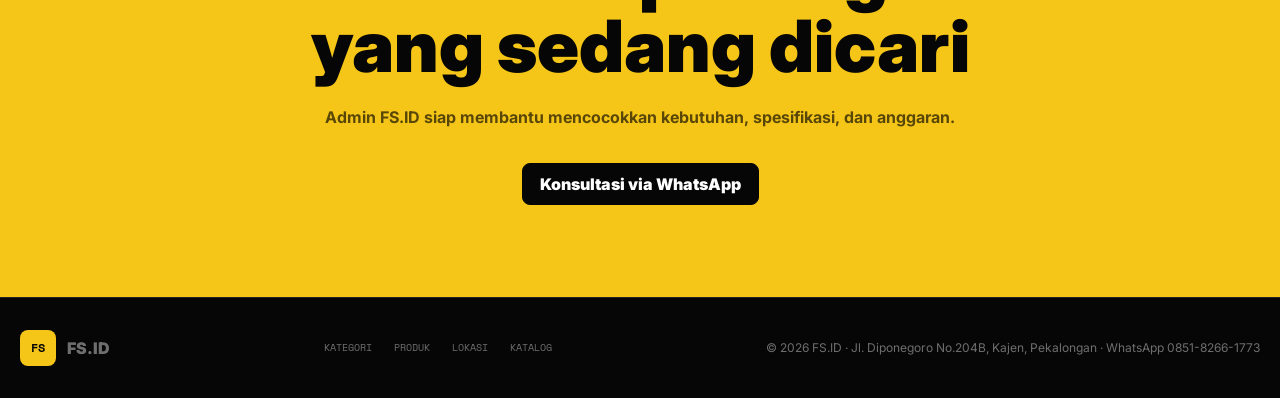
==== commit 97dc2426: "Tambah elemen kepercayaan, cara belanja, FAQ, dan tombol WhatsApp di landing - Bar kepercayaan (toko" ====
--- a/index.html
+++ b/index.html
@@ -3,24 +3,45 @@
 <head>
   <meta charset="utf-8">
   <meta name="viewport" content="width=device-width, initial-scale=1">
-  <title>FS.ID - Pusat Laptop, Komputer, Printer, dan Proyektor</title>
-  <meta name="description" content="FS.ID menyediakan laptop, komputer PC, all-in-one, printer, proyektor, dan scanner untuk kebutuhan personal, pendidikan, kantor, dan bisnis.">
+  <title>FS.ID - Toko Laptop, Komputer, Printer, dan Proyektor di Kajen, Pekalongan</title>
+  <meta name="description" content="FS.ID toko laptop, komputer PC, printer, proyektor, dan scanner di Kajen, Pekalongan. Harga dan spesifikasi jelas di katalog, konsultasi gratis via WhatsApp, bisa dicek langsung di toko.">
   <meta name="theme-color" content="#060606">
   <link rel="canonical" href="https://fsstore.id/">
   <meta property="og:type" content="website">
   <meta property="og:site_name" content="FS.ID">
-  <meta property="og:title" content="FS.ID - Pusat Laptop, Komputer, Printer, dan Proyektor">
-  <meta property="og:description" content="Bandingkan perangkat, harga, dan spesifikasi terbaru dari FS.ID.">
+  <meta property="og:title" content="FS.ID - Toko Laptop, Komputer, Printer, dan Proyektor di Kajen, Pekalongan">
+  <meta property="og:description" content="Harga dan spesifikasi jelas, konsultasi gratis via WhatsApp, bisa dicek langsung di toko Kajen, Pekalongan.">
   <meta property="og:url" content="https://fsstore.id/">
   <meta property="og:image" content="https://fsstore.id/assets/fsid-premium-hero.png">
   <meta name="twitter:card" content="summary_large_image">
-  <meta name="twitter:title" content="FS.ID - Pusat Laptop, Komputer, Printer, dan Proyektor">
-  <meta name="twitter:description" content="Bandingkan perangkat, harga, dan spesifikasi terbaru dari FS.ID.">
+  <meta name="twitter:title" content="FS.ID - Toko Laptop, Komputer, Printer, dan Proyektor di Kajen, Pekalongan">
+  <meta name="twitter:description" content="Harga dan spesifikasi jelas, konsultasi gratis via WhatsApp, bisa dicek langsung di toko Kajen, Pekalongan.">
   <meta name="twitter:image" content="https://fsstore.id/assets/fsid-premium-hero.png">
   <link rel="preconnect" href="https://fonts.googleapis.com">
   <link rel="preconnect" href="https://fonts.gstatic.com" crossorigin>
   <link href="https://fonts.googleapis.com/css2?family=Inter:wght@500;600;700;800;900&family=Space+Mono:wght@400;700&display=swap" rel="stylesheet">
-  <link rel="stylesheet" href="assets/styles.css?v=ux-20260924">
+  <link rel="stylesheet" href="assets/styles.css?v=trust-20261119">
+  <script type="application/ld+json">
+  {
+    "@context": "https://schema.org",
+    "@type": "ComputerStore",
+    "name": "FS.ID",
+    "url": "https://fsstore.id/",
+    "image": "https://fsstore.id/assets/fsid-premium-hero.png",
+    "description": "Toko laptop, komputer PC, printer, proyektor, dan scanner di Kajen, Pekalongan.",
+    "telephone": "+6285182661773",
+    "address": {
+      "@type": "PostalAddress",
+      "streetAddress": "Jl. Diponegoro No.204B (utara Kantor Wakil Bupati)",
+      "addressLocality": "Kajen",
+      "addressRegion": "Jawa Tengah",
+      "postalCode": "51161",
+      "addressCountry": "ID"
+    },
+    "areaServed": "Kabupaten Pekalongan",
+    "contactPoint": { "@type": "ContactPoint", "telephone": "+6285182661773", "contactType": "customer service", "availableLanguage": "id" }
+  }
+  </script>
 </head>
 <body class="landing-page">
   <div class="hazard-strip"></div>
@@ -32,6 +53,8 @@
         <a href="#kategori">Kategori</a>
         <a href="#produk">Produk</a>
         <a href="#keunggulan">Layanan</a>
+        <a href="#cara-belanja">Cara Belanja</a>
+        <a href="#faq">FAQ</a>
         <a href="#lokasi">Lokasi</a>
       </div>
       <a class="btn btn-primary nav-cta" href="katalog/index.html#/">Buka Katalog</a>
@@ -50,7 +73,7 @@
   <main>
     <section class="landing-hero">
       <div class="hero-backdrop" aria-hidden="true">
-        <img id="heroProductImage" src="katalog/assets/fsid-premium-hero.png" alt="Perangkat teknologi pilihan FS.ID">
+        <img id="heroBackdropImage" src="assets/fsid-premium-hero.png" alt="" fetchpriority="high">
       </div>
       <div class="hero-overlay"></div>
       <div class="container hero-content">
@@ -84,7 +107,7 @@
 
         <div class="hero-stats">
           <div><strong id="categoryCount">—</strong><small>Kategori produk</small></div>
-          <div><strong id="productCount">—</strong><small>Pilihan katalog</small></div>
+          <div><strong id="productCount">—</strong><small>Produk tersedia</small></div>
           <div><strong>Gratis</strong><small>Konsultasi produk</small></div>
         </div>
       </div>
@@ -96,6 +119,15 @@
         <span>Laptop</span><b>Komputer PC</b><span>All-in-One</span><b>Printer</b><span>Proyektor</span><b>Scanner</b>
       </div>
     </div>
+
+    <section class="trust-bar" aria-label="Alasan belanja di FS.ID">
+      <div class="trust-grid">
+        <article><span aria-hidden="true">01</span><strong>Toko fisik di Kajen</strong><p>Jl. Diponegoro No.204B, utara Kantor Wakil Bupati. Datang dan lihat langsung perangkatnya.</p></article>
+        <article><span aria-hidden="true">02</span><strong>Harga &amp; spesifikasi terbuka</strong><p>Semua produk tampil lengkap di katalog, tanpa tebak-tebakan.</p></article>
+        <article><span aria-hidden="true">03</span><strong>Konsultasi gratis</strong><p>Admin bantu mencocokkan kebutuhan dengan anggaran lewat WhatsApp.</p></article>
+        <article><span aria-hidden="true">04</span><strong>Stok dikonfirmasi dulu</strong><p>Tanya ketersediaan lewat WhatsApp sebelum Anda datang, jadi tidak sia-sia.</p></article>
+      </div>
+    </section>
 
     <section class="section category-section" id="kategori">
       <div class="container">
@@ -157,10 +189,50 @@
       </div>
     </section>
 
+    <section class="section steps-section" id="cara-belanja">
+      <div class="container">
+        <div class="section-head">
+          <div>
+            <p class="panel-kicker">04 / Cara belanja</p>
+            <h2>Tiga langkah, tanpa ribet</h2>
+          </div>
+          <p class="section-note">Bandingkan sendiri dulu, lalu tanya admin. Tidak ada kewajiban membeli.</p>
+        </div>
+        <ol class="steps-grid">
+          <li><b>1</b><strong>Pilih di katalog</strong><p>Filter berdasarkan anggaran, prosesor, RAM, atau kebutuhan. Simpan produk yang menarik untuk dibandingkan.</p></li>
+          <li><b>2</b><strong>Tanya admin lewat WhatsApp</strong><p>Kirim produk pilihan Anda, lalu konfirmasi stok, harga, dan saran yang paling pas untuk kebutuhan Anda.</p></li>
+          <li><b>3</b><strong>Datang ke toko</strong><p>Lihat perangkatnya langsung di Kajen, tanyakan apa pun, lalu putuskan dengan tenang.</p></li>
+        </ol>
+        <div class="steps-actions">
+          <a class="btn btn-primary" href="katalog/index.html#/">Mulai dari Katalog</a>
+          <a class="btn btn-whatsapp" href="https://wa.me/6285182661773?text=Assalamu%27alaikum%2C%20saya%20ingin%20tanya%20produk%20di%20FS.ID." target="_blank" rel="noopener noreferrer">Tanya Admin</a>
+        </div>
+      </div>
+    </section>
+
+    <section class="section faq-section" id="faq">
+      <div class="container">
+        <div class="section-head">
+          <div>
+            <p class="panel-kicker">05 / Pertanyaan umum</p>
+            <h2>Yang sering ditanyakan</h2>
+          </div>
+        </div>
+        <div class="faq-list">
+          <details><summary>Di mana lokasi toko FS.ID?</summary><p>Jl. Diponegoro No.204B, utara Kantor Wakil Bupati, Kajen, Kabupaten Pekalongan, Jawa Tengah 51161. Petunjuk arah ada di bagian Lokasi di bawah.</p></details>
+          <details><summary>Apakah konsultasi dikenakan biaya?</summary><p>Tidak. Konsultasi produk lewat WhatsApp gratis, baik untuk kebutuhan pribadi, sekolah, kantor, maupun bisnis.</p></details>
+          <details><summary>Apakah harga dan stok di katalog selalu sama dengan di toko?</summary><p>Katalog mengikuti data toko dan diperbarui admin. Harga dan stok bisa berubah, jadi konfirmasikan ke admin lewat WhatsApp sebelum Anda datang atau membeli.</p></details>
+          <details><summary>Bisakah saya melihat produknya langsung sebelum membeli?</summary><p>Bisa. Datang ke toko di Kajen. Sebaiknya tanyakan ketersediaan lewat WhatsApp terlebih dulu agar produk yang Anda incar sudah siap.</p></details>
+          <details><summary>Saya bingung memilih laptop. Harus mulai dari mana?</summary><p>Ceritakan anggaran dan kebutuhan Anda (kuliah, kerja kantor, desain, sekolah, dan sebagainya) lewat WhatsApp. Admin akan memberi rekomendasi yang sesuai.</p></details>
+          <details><summary>Apakah melayani kebutuhan sekolah atau kantor?</summary><p>Ya, FS.ID menyediakan laptop, komputer, printer, proyektor, dan scanner untuk sekolah, kantor, dan bisnis. Hubungi admin lewat WhatsApp untuk membahas kebutuhan Anda.</p></details>
+        </div>
+      </div>
+    </section>
+
     <section class="section location-section" id="lokasi">
       <div class="container location-grid">
         <div>
-          <p class="panel-kicker">04 / Lokasi toko</p>
+          <p class="panel-kicker">06 / Lokasi toko</p>
           <h2>Datang langsung atau konsultasi dulu</h2>
           <p class="section-lead">Lihat pilihan perangkat di toko, tanyakan spesifikasinya, lalu pilih produk yang paling sesuai.</p>
           <div class="address-line">
@@ -194,11 +266,16 @@
         <a href="#lokasi">Lokasi</a>
         <a href="katalog/index.html#/">Katalog</a>
       </div>
-      <p>Dibuat tahun 2026 - fsstore.id</p>
+      <p>&copy; 2026 FS.ID &middot; Jl. Diponegoro No.204B, Kajen, Pekalongan &middot; WhatsApp 0851-8266-1773</p>
     </div>
   </footer>
 
-  <script src="assets/landing.js?v=ux-20260924"></script>
+  <a class="wa-float" href="https://wa.me/6285182661773?text=Assalamu%27alaikum%2C%20saya%20ingin%20tanya%20produk%20di%20FS.ID." target="_blank" rel="noopener noreferrer" aria-label="Chat admin FS.ID lewat WhatsApp">
+    <svg viewBox="0 0 24 24" width="26" height="26" fill="none" aria-hidden="true"><path d="M7.9 18.6A7 7 0 1 0 5.4 16L4.6 19.4Z" stroke="#fff" stroke-width="1.8" stroke-linecap="round" stroke-linejoin="round"/><path d="M15.6 14.2c-.2.6-1 1-1.6.9-1.7-.3-3.3-1.4-4.3-2.9-.5-.7-.9-1.6-.7-2.3.1-.4.5-.8.9-.8.2 0 .4.2.5.4l.5 1c.1.2 0 .4-.1.6l-.3.4c.5.9 1.2 1.5 2 1.9l.4-.4c.1-.2.4-.2.6-.1l1 .5c.2.1.3.3.3.5-.1.2-.1.2-.2.3Z" fill="#fff"/></svg>
+    <span>Chat Admin</span>
+  </a>
+
+  <script src="assets/landing.js?v=trust-20261119"></script>
 </body>
 </html>
 
--- a/assets/styles.css
+++ b/assets/styles.css
@@ -439,7 +439,7 @@
 .product-image img {
   width: 100%;
   height: 100%;
-  object-fit: cover;
+  object-fit: contain;
   transition: transform .35s ease;
 }
 .featured-card:hover .product-image img { transform: scale(1.035); }
@@ -454,6 +454,7 @@
   font-size: 14px;
   font-weight: 700;
 }
+.product-fallback[hidden] { display: none; }
 .featured-body { padding: 18px; display: grid; gap: 12px; }
 .product-heading {
   display: flex;
@@ -609,8 +610,8 @@
   .nav { min-height: 58px; padding-inline: 14px; }
   .nav-cta { min-height: 38px; padding-inline: 12px; font-size: 12px; }
   .landing-hero { min-height: auto; padding: 48px 14px 28px; }
-  .hero-backdrop img { opacity: .6; object-position: 65% center; }
-  .hero-overlay { background: rgba(0,0,0,.78); }
+  .hero-backdrop img { opacity: .52; object-position: right center; }
+  .hero-overlay { background: rgba(0,0,0,.66); }
   .hero-content { gap: 24px; }
   h1 { font-size: 64px; }
   .hero-offer { font-size: 27px; }
@@ -647,3 +648,120 @@
   *, *::before, *::after { animation-duration: .01ms !important; animation-iteration-count: 1 !important; transition-duration: .01ms !important; }
 }
 
+
+/* ===== Kepercayaan, cara belanja, FAQ, tombol WhatsApp (19 Nov 2026) ===== */
+.category-item[hidden],
+.product-tabs button[hidden],
+.category-tabs a[hidden] { display: none !important; }
+
+.trust-bar {
+  padding: 0 20px;
+  border-bottom: 1px solid var(--line);
+  background: var(--dark);
+}
+.trust-grid {
+  max-width: 1240px;
+  margin: 0 auto;
+  display: grid;
+  grid-template-columns: repeat(4, minmax(0, 1fr));
+}
+.trust-grid article {
+  padding: 30px 26px 32px 0;
+  border-right: 1px solid var(--line);
+}
+.trust-grid article + article { padding-left: 26px; }
+.trust-grid article:last-child { border-right: 0; }
+.trust-grid span { color: var(--gold); font-family: "Space Mono", monospace; font-size: 12px; font-weight: 700; }
+.trust-grid strong { display: block; margin-top: 12px; font-size: 18px; line-height: 1.25; }
+.trust-grid p { margin: 8px 0 0; color: var(--muted); font-size: 14px; line-height: 1.65; }
+
+.steps-grid {
+  margin: 0;
+  padding: 0;
+  list-style: none;
+  display: grid;
+  grid-template-columns: repeat(3, minmax(0, 1fr));
+  gap: 22px;
+}
+.steps-grid li {
+  position: relative;
+  padding: 26px 24px 28px;
+  border: 1px solid var(--line);
+  background: var(--dark-2);
+}
+.steps-grid b {
+  display: grid;
+  place-items: center;
+  width: 46px;
+  height: 46px;
+  color: var(--black);
+  background: var(--gold);
+  font-size: 22px;
+  font-weight: 900;
+}
+.steps-grid strong { display: block; margin-top: 22px; font-size: 21px; }
+.steps-grid p { margin: 10px 0 0; color: var(--muted); line-height: 1.7; }
+.steps-actions { margin-top: 30px; display: flex; flex-wrap: wrap; gap: 12px; }
+
+.faq-list { max-width: 860px; border-top: 1px solid var(--line); }
+.faq-list details { border-bottom: 1px solid var(--line); }
+.faq-list summary {
+  position: relative;
+  padding: 22px 48px 22px 0;
+  font-size: 18px;
+  font-weight: 800;
+  line-height: 1.4;
+  cursor: pointer;
+  list-style: none;
+}
+.faq-list summary::-webkit-details-marker { display: none; }
+.faq-list summary::after {
+  content: "+";
+  position: absolute;
+  right: 4px;
+  top: 50%;
+  transform: translateY(-50%);
+  color: var(--gold);
+  font-size: 28px;
+  font-weight: 500;
+}
+.faq-list details[open] summary::after { content: "\2212"; }
+.faq-list details p { margin: 0 0 24px; max-width: 720px; color: var(--muted); line-height: 1.75; }
+
+.wa-float {
+  position: fixed;
+  right: 18px;
+  bottom: 18px;
+  z-index: 90;
+  display: inline-flex;
+  align-items: center;
+  gap: 10px;
+  min-height: 54px;
+  padding: 0 20px 0 16px;
+  color: #fff;
+  background: var(--green);
+  border-radius: 999px;
+  box-shadow: 0 10px 30px rgba(0,0,0,.45), 0 0 0 3px rgba(39,198,109,.25);
+  font-size: 15px;
+  font-weight: 800;
+  transition: transform .18s ease, background .18s ease;
+}
+.wa-float:hover { background: #107f40; transform: translateY(-2px); }
+
+@media (max-width: 980px) {
+  .trust-grid { grid-template-columns: repeat(2, minmax(0, 1fr)); }
+  .trust-grid article { padding: 24px 20px 24px 0; border-bottom: 1px solid var(--line); }
+  .trust-grid article + article { padding-left: 0; }
+  .trust-grid article:nth-child(even) { padding-left: 20px; border-right: 0; }
+  .trust-grid article:nth-last-child(-n+2) { border-bottom: 0; }
+  .steps-grid { grid-template-columns: 1fr; }
+}
+@media (max-width: 620px) {
+  .trust-bar { padding: 0 14px; }
+  .trust-grid { grid-template-columns: 1fr; }
+  .trust-grid article,
+  .trust-grid article:nth-child(even) { padding: 20px 0; border-right: 0; border-bottom: 1px solid var(--line); }
+  .trust-grid article:last-child { border-bottom: 0; }
+  .faq-list summary { font-size: 16px; }
+  .wa-float { right: 12px; bottom: 12px; min-height: 50px; padding: 0 16px 0 13px; font-size: 14px; }
+}
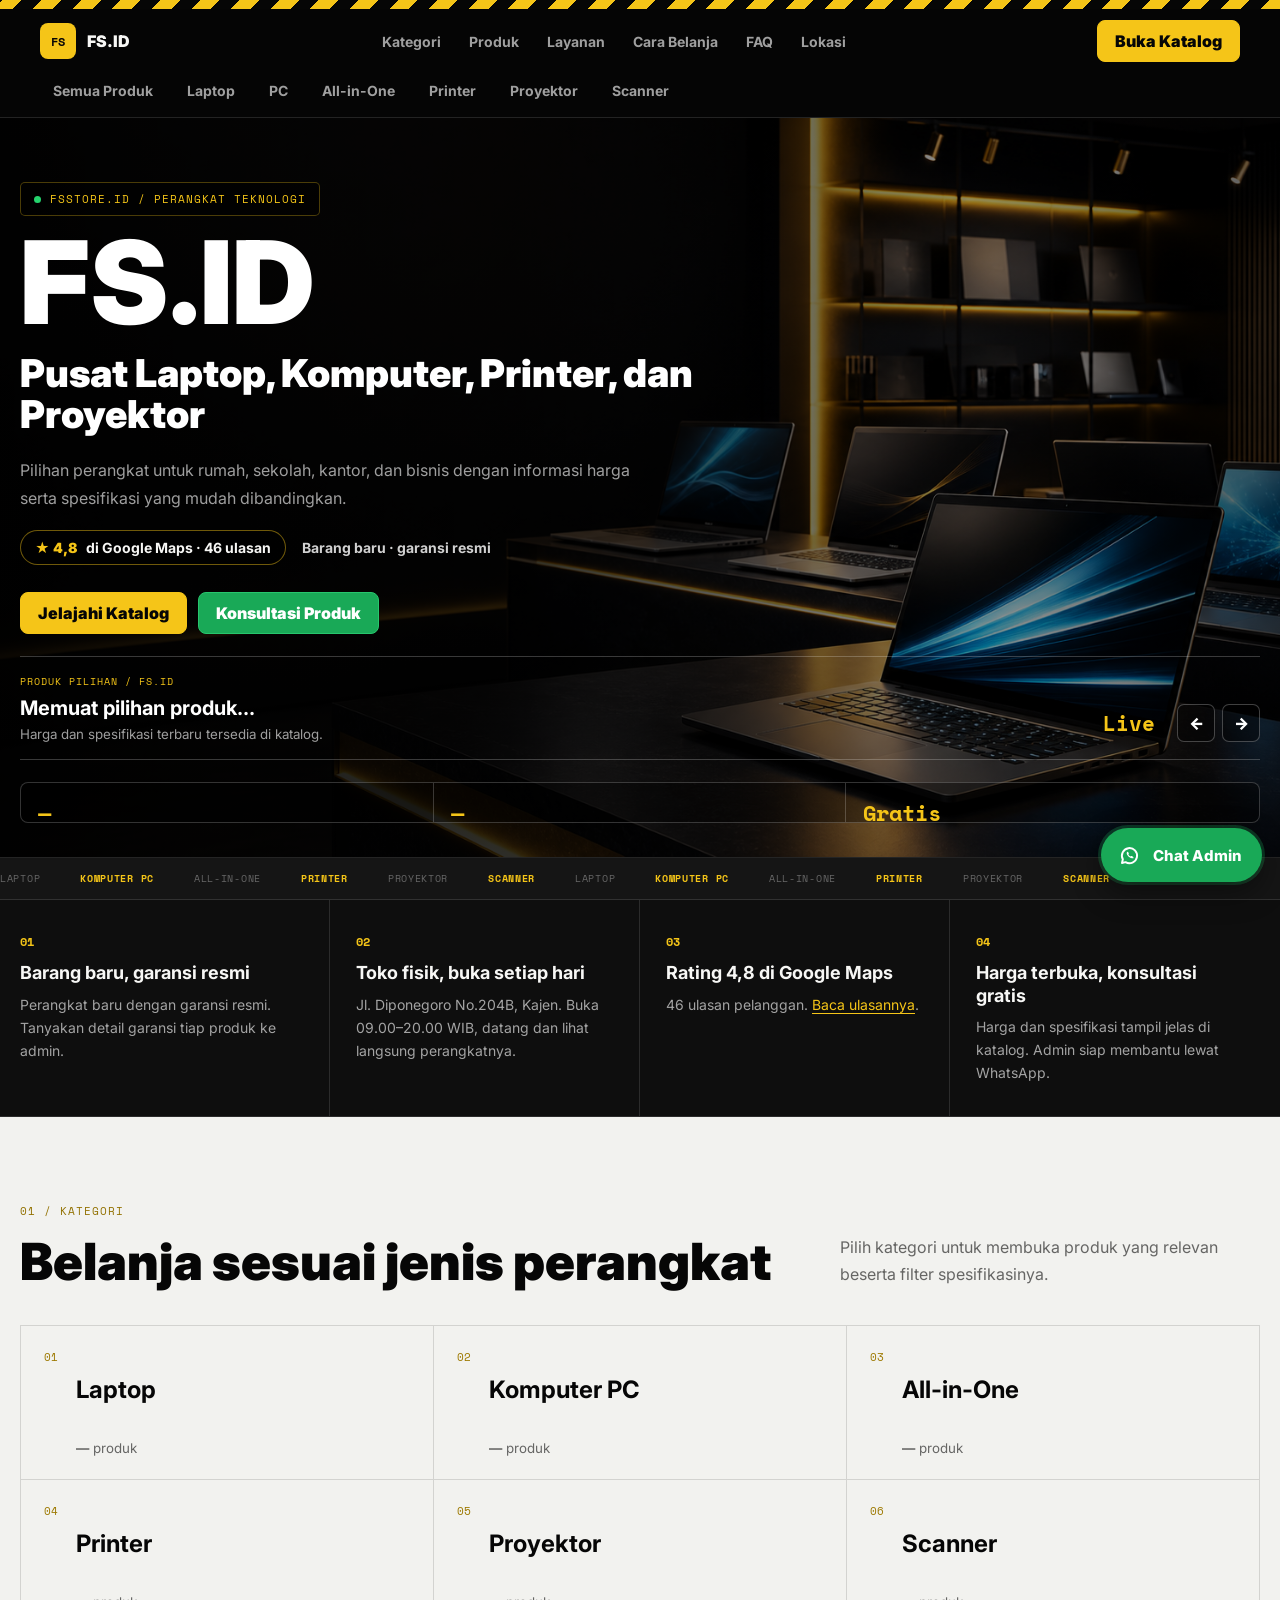
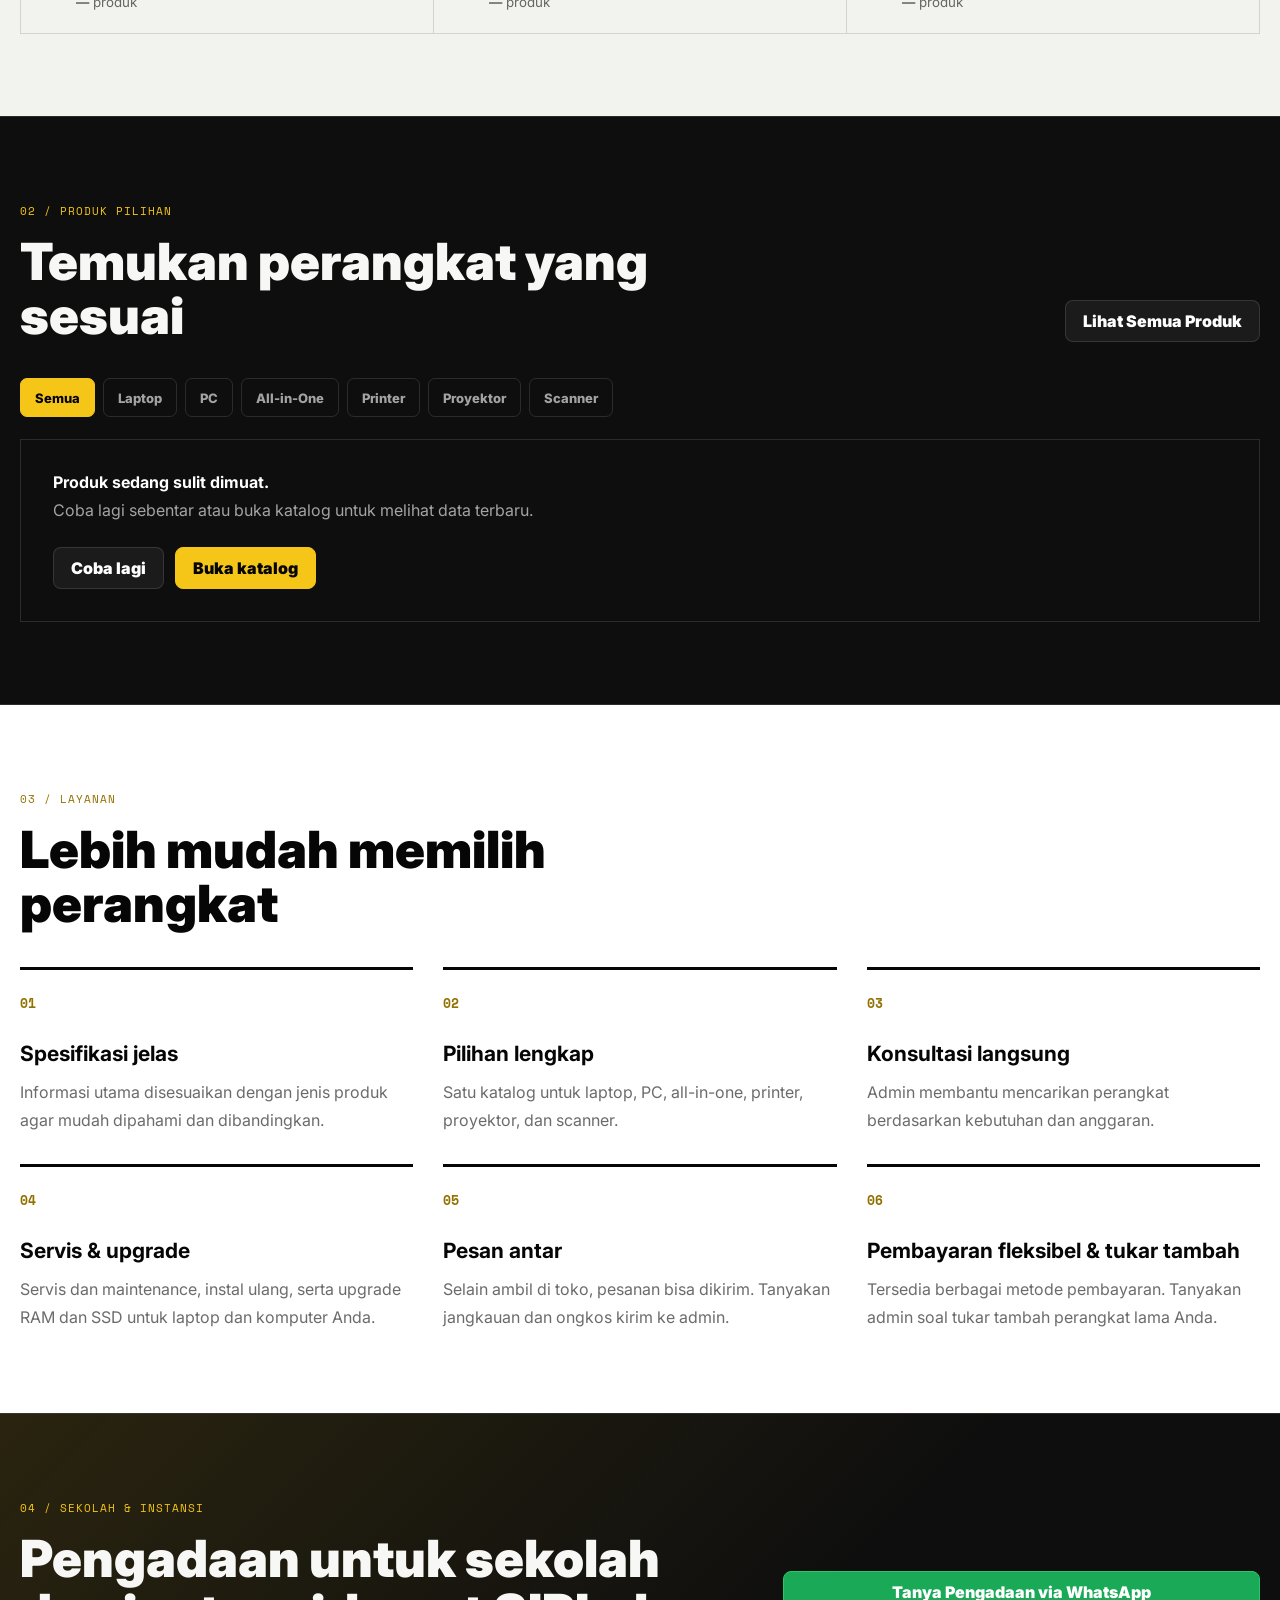
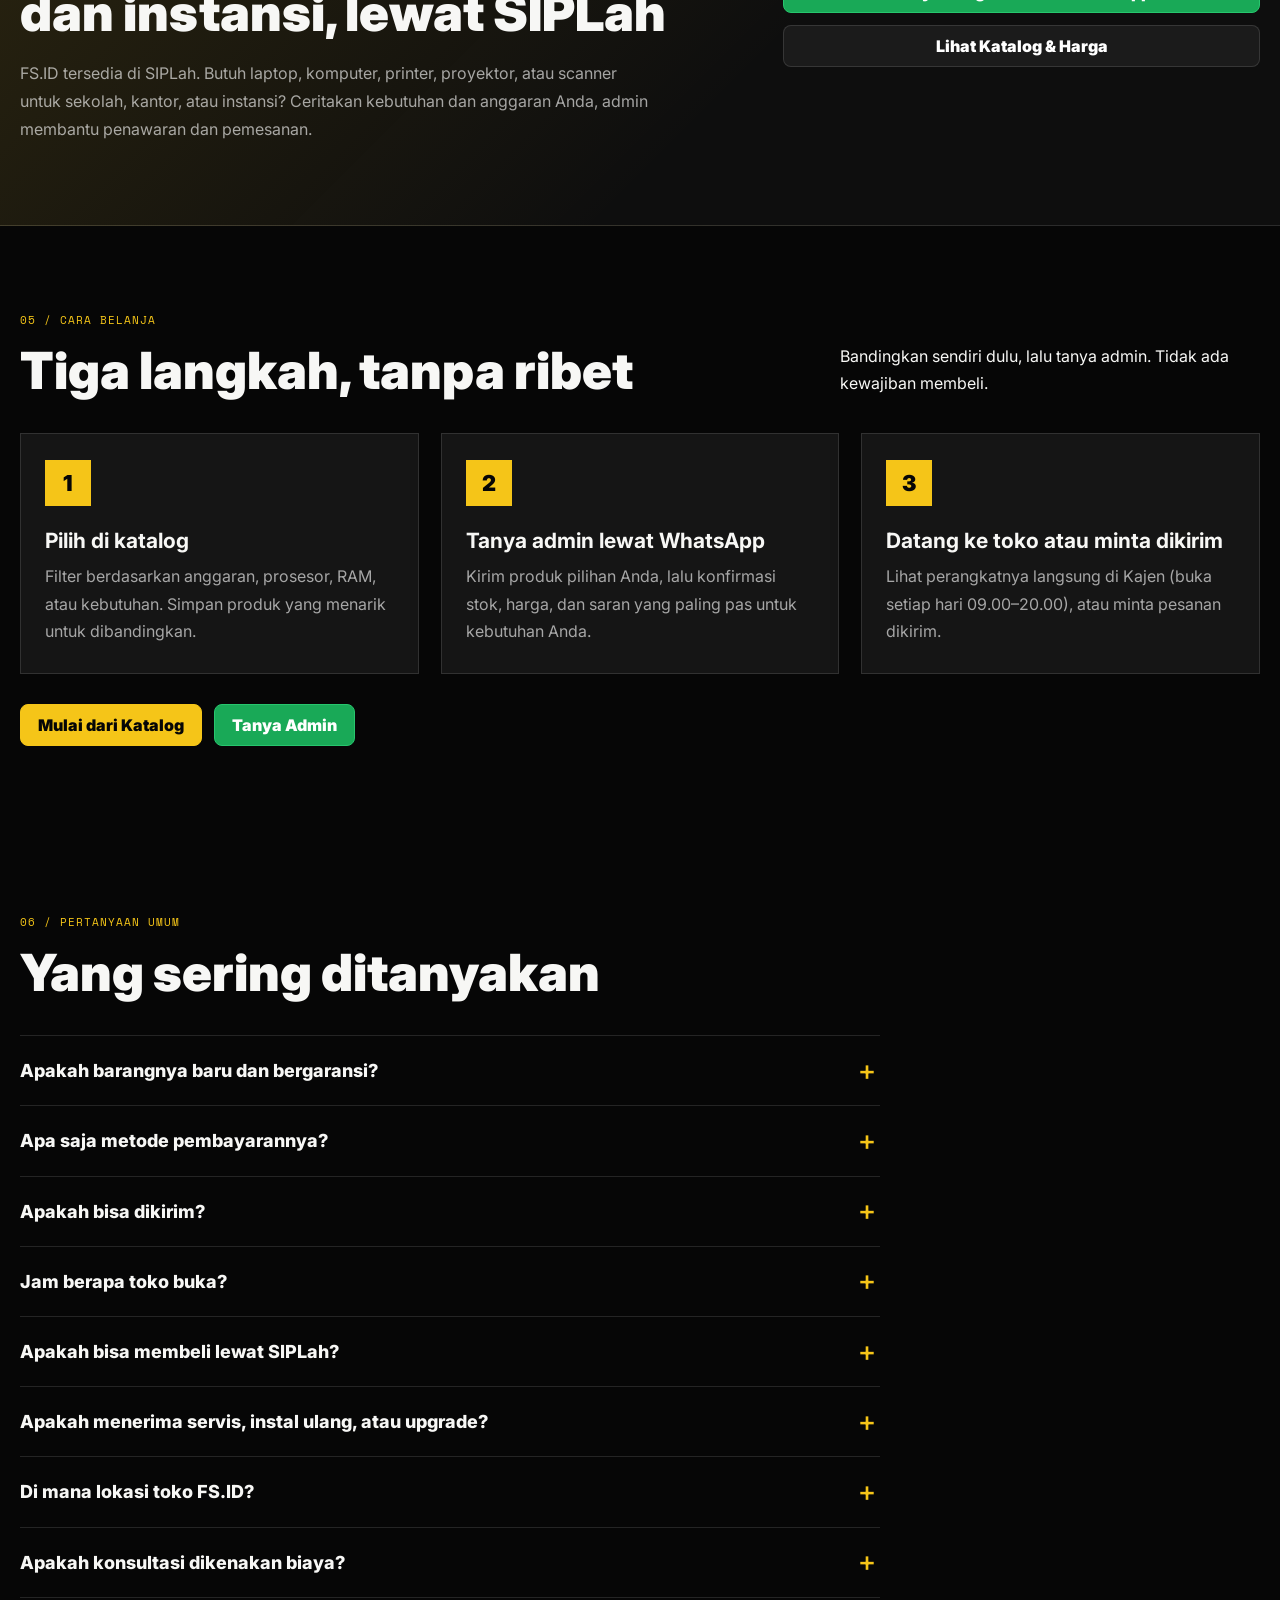
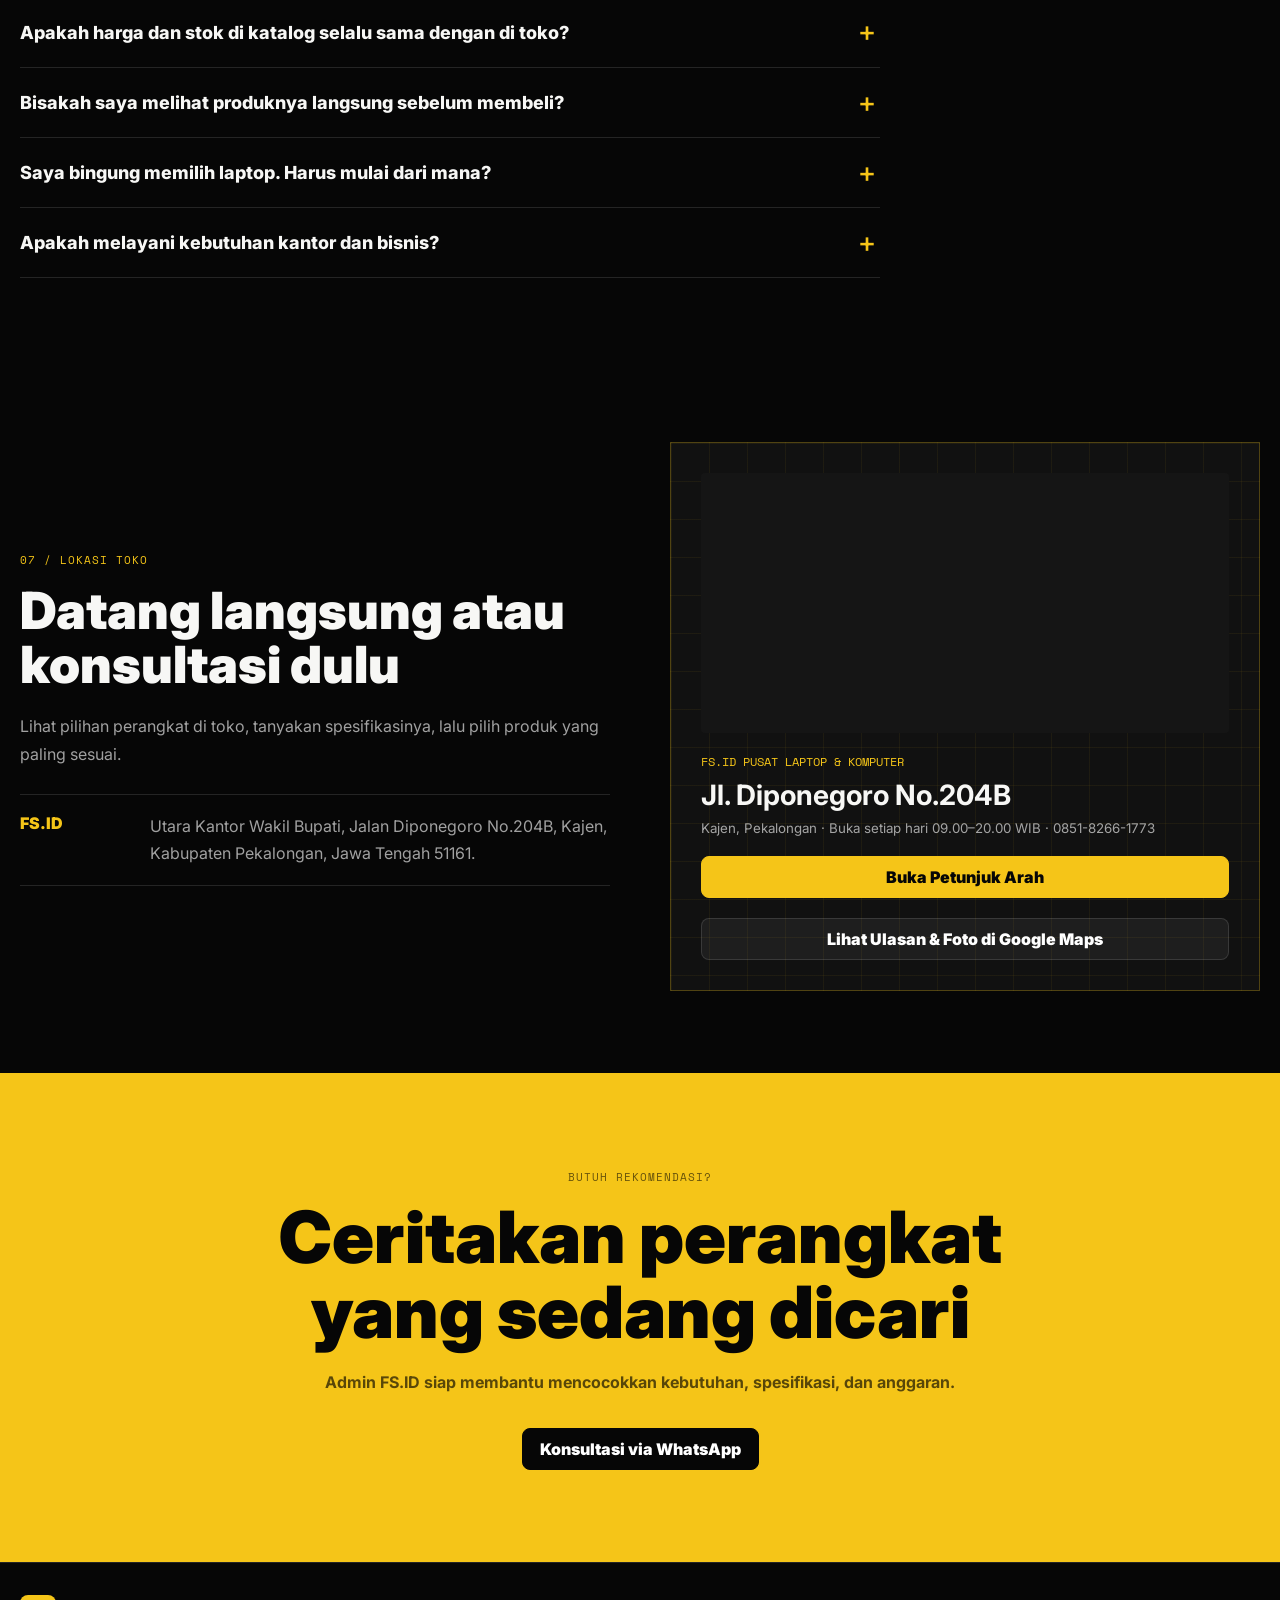
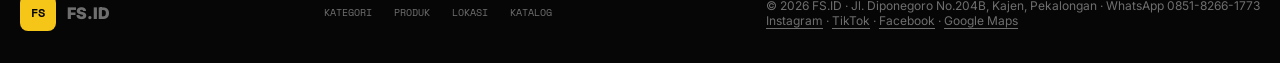
==== commit b1704cb1: "Pasang data nyata toko: rating Google Maps, jam buka, garansi, SIPLah, sosial media - Rating 4,8 (46" ====
--- a/index.html
+++ b/index.html
@@ -4,13 +4,13 @@
   <meta charset="utf-8">
   <meta name="viewport" content="width=device-width, initial-scale=1">
   <title>FS.ID - Toko Laptop, Komputer, Printer, dan Proyektor di Kajen, Pekalongan</title>
-  <meta name="description" content="FS.ID toko laptop, komputer PC, printer, proyektor, dan scanner di Kajen, Pekalongan. Harga dan spesifikasi jelas di katalog, konsultasi gratis via WhatsApp, bisa dicek langsung di toko.">
+  <meta name="description" content="FS.ID toko laptop, komputer PC, printer, proyektor, dan scanner di Kajen, Pekalongan. Barang baru bergaransi resmi, buka setiap hari 09.00-20.00, konsultasi gratis via WhatsApp.">
   <meta name="theme-color" content="#060606">
   <link rel="canonical" href="https://fsstore.id/">
   <meta property="og:type" content="website">
   <meta property="og:site_name" content="FS.ID">
   <meta property="og:title" content="FS.ID - Toko Laptop, Komputer, Printer, dan Proyektor di Kajen, Pekalongan">
-  <meta property="og:description" content="Harga dan spesifikasi jelas, konsultasi gratis via WhatsApp, bisa dicek langsung di toko Kajen, Pekalongan.">
+  <meta property="og:description" content="Barang baru bergaransi resmi, rating 4,8 di Google Maps, buka setiap hari 09.00-20.00 di Kajen, Pekalongan.">
   <meta property="og:url" content="https://fsstore.id/">
   <meta property="og:image" content="https://fsstore.id/assets/fsid-premium-hero.png">
   <meta name="twitter:card" content="summary_large_image">
@@ -20,16 +20,30 @@
   <link rel="preconnect" href="https://fonts.googleapis.com">
   <link rel="preconnect" href="https://fonts.gstatic.com" crossorigin>
   <link href="https://fonts.googleapis.com/css2?family=Inter:wght@500;600;700;800;900&family=Space+Mono:wght@400;700&display=swap" rel="stylesheet">
-  <link rel="stylesheet" href="assets/styles.css?v=trust-20261119">
+  <link rel="stylesheet" href="assets/styles.css?v=trust-20261119c">
   <script type="application/ld+json">
   {
     "@context": "https://schema.org",
     "@type": "ComputerStore",
-    "name": "FS.ID",
+    "name": "FS.ID Pusat Laptop & Komputer",
     "url": "https://fsstore.id/",
     "image": "https://fsstore.id/assets/fsid-premium-hero.png",
-    "description": "Toko laptop, komputer PC, printer, proyektor, dan scanner di Kajen, Pekalongan.",
+    "description": "Toko laptop, komputer PC, printer, proyektor, dan scanner di Kajen, Pekalongan. Barang baru bergaransi resmi.",
     "telephone": "+6285182661773",
+    "geo": { "@type": "GeoCoordinates", "latitude": -7.0343057, "longitude": 109.5771929 },
+    "hasMap": "https://www.google.com/maps?cid=6853550350094237889",
+    "openingHoursSpecification": {
+      "@type": "OpeningHoursSpecification",
+      "dayOfWeek": ["Monday", "Tuesday", "Wednesday", "Thursday", "Friday", "Saturday", "Sunday"],
+      "opens": "09:00",
+      "closes": "20:00"
+    },
+    "sameAs": [
+      "https://www.google.com/maps?cid=6853550350094237889",
+      "https://www.instagram.com/fs.id_pekalongan",
+      "https://www.tiktok.com/@fs.id_kajen",
+      "https://www.facebook.com/profile.php?id=61575725864137"
+    ],
     "address": {
       "@type": "PostalAddress",
       "streetAddress": "Jl. Diponegoro No.204B (utara Kantor Wakil Bupati)",
@@ -82,6 +96,7 @@
           <h1>FS.ID</h1>
           <p class="hero-offer">Pusat Laptop, Komputer, Printer, dan Proyektor</p>
           <p class="section-lead">Pilihan perangkat untuk rumah, sekolah, kantor, dan bisnis dengan informasi harga serta spesifikasi yang mudah dibandingkan.</p>
+          <p class="hero-badges"><a class="rating-chip" href="https://www.google.com/maps?cid=6853550350094237889" target="_blank" rel="noopener noreferrer"><b>&#9733; 4,8</b> di Google Maps &middot; 46 ulasan</a><span>Barang baru &middot; garansi resmi</span></p>
           <div class="hero-actions">
             <a class="btn btn-primary" href="katalog/index.html#/">Jelajahi Katalog</a>
             <a class="btn btn-whatsapp" href="https://wa.me/6285182661773?text=Assalamu%27alaikum%2C%20saya%20ingin%20konsultasi%20produk%20di%20FS.ID.%20Mohon%20rekomendasi%20sesuai%20kebutuhan%20dan%20anggaran%20saya." target="_blank" rel="noopener noreferrer">Konsultasi Produk</a>
@@ -122,10 +137,10 @@
 
     <section class="trust-bar" aria-label="Alasan belanja di FS.ID">
       <div class="trust-grid">
-        <article><span aria-hidden="true">01</span><strong>Toko fisik di Kajen</strong><p>Jl. Diponegoro No.204B, utara Kantor Wakil Bupati. Datang dan lihat langsung perangkatnya.</p></article>
-        <article><span aria-hidden="true">02</span><strong>Harga &amp; spesifikasi terbuka</strong><p>Semua produk tampil lengkap di katalog, tanpa tebak-tebakan.</p></article>
-        <article><span aria-hidden="true">03</span><strong>Konsultasi gratis</strong><p>Admin bantu mencocokkan kebutuhan dengan anggaran lewat WhatsApp.</p></article>
-        <article><span aria-hidden="true">04</span><strong>Stok dikonfirmasi dulu</strong><p>Tanya ketersediaan lewat WhatsApp sebelum Anda datang, jadi tidak sia-sia.</p></article>
+        <article><span aria-hidden="true">01</span><strong>Barang baru, garansi resmi</strong><p>Perangkat baru dengan garansi resmi. Tanyakan detail garansi tiap produk ke admin.</p></article>
+        <article><span aria-hidden="true">02</span><strong>Toko fisik, buka setiap hari</strong><p>Jl. Diponegoro No.204B, Kajen. Buka 09.00&ndash;20.00 WIB, datang dan lihat langsung perangkatnya.</p></article>
+        <article><span aria-hidden="true">03</span><strong>Rating 4,8 di Google Maps</strong><p>46 ulasan pelanggan. <a class="inline-link" href="https://www.google.com/maps?cid=6853550350094237889" target="_blank" rel="noopener noreferrer">Baca ulasannya</a>.</p></article>
+        <article><span aria-hidden="true">04</span><strong>Harga terbuka, konsultasi gratis</strong><p>Harga dan spesifikasi tampil jelas di katalog. Admin siap membantu lewat WhatsApp.</p></article>
       </div>
     </section>
 
@@ -185,6 +200,23 @@
           <article><small>01</small><strong>Spesifikasi jelas</strong><p>Informasi utama disesuaikan dengan jenis produk agar mudah dipahami dan dibandingkan.</p></article>
           <article><small>02</small><strong>Pilihan lengkap</strong><p>Satu katalog untuk laptop, PC, all-in-one, printer, proyektor, dan scanner.</p></article>
           <article><small>03</small><strong>Konsultasi langsung</strong><p>Admin membantu mencarikan perangkat berdasarkan kebutuhan dan anggaran.</p></article>
+          <article><small>04</small><strong>Servis &amp; upgrade</strong><p>Servis dan maintenance, instal ulang, serta upgrade RAM dan SSD untuk laptop dan komputer Anda.</p></article>
+          <article><small>05</small><strong>Pesan antar</strong><p>Selain ambil di toko, pesanan bisa dikirim. Tanyakan jangkauan dan ongkos kirim ke admin.</p></article>
+          <article><small>06</small><strong>Pembayaran fleksibel &amp; tukar tambah</strong><p>Tersedia berbagai metode pembayaran. Tanyakan admin soal tukar tambah perangkat lama Anda.</p></article>
+        </div>
+      </div>
+    </section>
+
+    <section class="section school-section" id="sekolah">
+      <div class="container school-grid">
+        <div>
+          <p class="panel-kicker">04 / Sekolah &amp; instansi</p>
+          <h2>Pengadaan untuk sekolah dan instansi, lewat SIPLah</h2>
+          <p class="section-lead">FS.ID tersedia di SIPLah. Butuh laptop, komputer, printer, proyektor, atau scanner untuk sekolah, kantor, atau instansi? Ceritakan kebutuhan dan anggaran Anda, admin membantu penawaran dan pemesanan.</p>
+        </div>
+        <div class="school-actions">
+          <a class="btn btn-whatsapp" href="https://wa.me/6285182661773?text=Assalamu%27alaikum%2C%20saya%20dari%20sekolah%2Finstansi%20dan%20ingin%20tanya%20pengadaan%20lewat%20SIPLah%20di%20FS.ID." target="_blank" rel="noopener noreferrer">Tanya Pengadaan via WhatsApp</a>
+          <a class="btn btn-light" href="katalog/index.html#/">Lihat Katalog &amp; Harga</a>
         </div>
       </div>
     </section>
@@ -193,7 +225,7 @@
       <div class="container">
         <div class="section-head">
           <div>
-            <p class="panel-kicker">04 / Cara belanja</p>
+            <p class="panel-kicker">05 / Cara belanja</p>
             <h2>Tiga langkah, tanpa ribet</h2>
           </div>
           <p class="section-note">Bandingkan sendiri dulu, lalu tanya admin. Tidak ada kewajiban membeli.</p>
@@ -201,7 +233,7 @@
         <ol class="steps-grid">
           <li><b>1</b><strong>Pilih di katalog</strong><p>Filter berdasarkan anggaran, prosesor, RAM, atau kebutuhan. Simpan produk yang menarik untuk dibandingkan.</p></li>
           <li><b>2</b><strong>Tanya admin lewat WhatsApp</strong><p>Kirim produk pilihan Anda, lalu konfirmasi stok, harga, dan saran yang paling pas untuk kebutuhan Anda.</p></li>
-          <li><b>3</b><strong>Datang ke toko</strong><p>Lihat perangkatnya langsung di Kajen, tanyakan apa pun, lalu putuskan dengan tenang.</p></li>
+          <li><b>3</b><strong>Datang ke toko atau minta dikirim</strong><p>Lihat perangkatnya langsung di Kajen (buka setiap hari 09.00&ndash;20.00), atau minta pesanan dikirim.</p></li>
         </ol>
         <div class="steps-actions">
           <a class="btn btn-primary" href="katalog/index.html#/">Mulai dari Katalog</a>
@@ -214,17 +246,23 @@
       <div class="container">
         <div class="section-head">
           <div>
-            <p class="panel-kicker">05 / Pertanyaan umum</p>
+            <p class="panel-kicker">06 / Pertanyaan umum</p>
             <h2>Yang sering ditanyakan</h2>
           </div>
         </div>
         <div class="faq-list">
+          <details><summary>Apakah barangnya baru dan bergaransi?</summary><p>Ya. Perangkat yang dijual baru dan bergaransi resmi. Rincian garansi tiap produk bisa ditanyakan ke admin sebelum membeli.</p></details>
+          <details><summary>Apa saja metode pembayarannya?</summary><p>Tersedia berbagai metode pembayaran. Tanyakan ke admin lewat WhatsApp atau di toko untuk memilih yang paling nyaman bagi Anda.</p></details>
+          <details><summary>Apakah bisa dikirim?</summary><p>Bisa. Selain ambil di toko, pesanan bisa dikirim. Tanyakan ke admin untuk jangkauan dan ongkos kirimnya.</p></details>
+          <details><summary>Jam berapa toko buka?</summary><p>Setiap hari pukul 09.00&ndash;20.00 WIB.</p></details>
+          <details><summary>Apakah bisa membeli lewat SIPLah?</summary><p>Bisa. FS.ID tersedia di SIPLah untuk pengadaan sekolah dan instansi. Hubungi admin lewat WhatsApp untuk membahas kebutuhan dan penawaran.</p></details>
+          <details><summary>Apakah menerima servis, instal ulang, atau upgrade?</summary><p>Ya. Tersedia servis dan maintenance, instal ulang, serta upgrade RAM dan SSD. Tanyakan ke admin untuk kebutuhan dan biayanya.</p></details>
           <details><summary>Di mana lokasi toko FS.ID?</summary><p>Jl. Diponegoro No.204B, utara Kantor Wakil Bupati, Kajen, Kabupaten Pekalongan, Jawa Tengah 51161. Petunjuk arah ada di bagian Lokasi di bawah.</p></details>
           <details><summary>Apakah konsultasi dikenakan biaya?</summary><p>Tidak. Konsultasi produk lewat WhatsApp gratis, baik untuk kebutuhan pribadi, sekolah, kantor, maupun bisnis.</p></details>
           <details><summary>Apakah harga dan stok di katalog selalu sama dengan di toko?</summary><p>Katalog mengikuti data toko dan diperbarui admin. Harga dan stok bisa berubah, jadi konfirmasikan ke admin lewat WhatsApp sebelum Anda datang atau membeli.</p></details>
           <details><summary>Bisakah saya melihat produknya langsung sebelum membeli?</summary><p>Bisa. Datang ke toko di Kajen. Sebaiknya tanyakan ketersediaan lewat WhatsApp terlebih dulu agar produk yang Anda incar sudah siap.</p></details>
           <details><summary>Saya bingung memilih laptop. Harus mulai dari mana?</summary><p>Ceritakan anggaran dan kebutuhan Anda (kuliah, kerja kantor, desain, sekolah, dan sebagainya) lewat WhatsApp. Admin akan memberi rekomendasi yang sesuai.</p></details>
-          <details><summary>Apakah melayani kebutuhan sekolah atau kantor?</summary><p>Ya, FS.ID menyediakan laptop, komputer, printer, proyektor, dan scanner untuk sekolah, kantor, dan bisnis. Hubungi admin lewat WhatsApp untuk membahas kebutuhan Anda.</p></details>
+          <details><summary>Apakah melayani kebutuhan kantor dan bisnis?</summary><p>Ya, FS.ID menyediakan laptop, komputer, printer, proyektor, dan scanner untuk kantor dan bisnis. Hubungi admin lewat WhatsApp untuk membahas kebutuhan Anda.</p></details>
         </div>
       </div>
     </section>
@@ -232,7 +270,7 @@
     <section class="section location-section" id="lokasi">
       <div class="container location-grid">
         <div>
-          <p class="panel-kicker">06 / Lokasi toko</p>
+          <p class="panel-kicker">07 / Lokasi toko</p>
           <h2>Datang langsung atau konsultasi dulu</h2>
           <p class="section-lead">Lihat pilihan perangkat di toko, tanyakan spesifikasinya, lalu pilih produk yang paling sesuai.</p>
           <div class="address-line">
@@ -241,8 +279,10 @@
           </div>
         </div>
         <div class="location-panel" aria-label="Alamat FS.ID">
-          <div class="location-coordinate"><span>FS.ID</span><strong>Jl. Diponegoro No.204B</strong><small>Kajen, Pekalongan</small></div>
-        <a class="btn btn-primary" href="https://www.google.com/maps/search/?api=1&query=Jalan+Diponegoro+No.204B+Kajen+Pekalongan" target="_blank" rel="noopener noreferrer">Buka Petunjuk Arah</a>
+          <iframe class="map-embed" title="Peta lokasi FS.ID Pusat Laptop &amp; Komputer di Kajen" src="https://www.google.com/maps?q=-7.0343057,109.5771929&amp;z=17&amp;output=embed" loading="lazy" referrerpolicy="no-referrer-when-downgrade"></iframe>
+          <div class="location-coordinate"><span>FS.ID PUSAT LAPTOP &amp; KOMPUTER</span><strong>Jl. Diponegoro No.204B</strong><small>Kajen, Pekalongan &middot; Buka setiap hari 09.00&ndash;20.00 WIB &middot; 0851-8266-1773</small></div>
+        <a class="btn btn-primary" href="https://www.google.com/maps/dir/?api=1&destination=-7.0343057,109.5771929" target="_blank" rel="noopener noreferrer">Buka Petunjuk Arah</a>
+        <a class="btn btn-light" href="https://www.google.com/maps?cid=6853550350094237889" target="_blank" rel="noopener noreferrer">Lihat Ulasan &amp; Foto di Google Maps</a>
         </div>
       </div>
     </section>
@@ -266,7 +306,11 @@
         <a href="#lokasi">Lokasi</a>
         <a href="katalog/index.html#/">Katalog</a>
       </div>
-      <p>&copy; 2026 FS.ID &middot; Jl. Diponegoro No.204B, Kajen, Pekalongan &middot; WhatsApp 0851-8266-1773</p>
+      <p>&copy; 2026 FS.ID &middot; Jl. Diponegoro No.204B, Kajen, Pekalongan &middot; WhatsApp 0851-8266-1773<br>
+        <a href="https://www.instagram.com/fs.id_pekalongan" target="_blank" rel="noopener noreferrer">Instagram</a> &middot;
+        <a href="https://www.tiktok.com/@fs.id_kajen" target="_blank" rel="noopener noreferrer">TikTok</a> &middot;
+        <a href="https://www.facebook.com/profile.php?id=61575725864137" target="_blank" rel="noopener noreferrer">Facebook</a> &middot;
+        <a href="https://www.google.com/maps?cid=6853550350094237889" target="_blank" rel="noopener noreferrer">Google Maps</a></p>
     </div>
   </footer>
 
--- a/assets/styles.css
+++ b/assets/styles.css
@@ -765,3 +765,72 @@
   .faq-list summary { font-size: 16px; }
   .wa-float { right: 12px; bottom: 12px; min-height: 50px; padding: 0 16px 0 13px; font-size: 14px; }
 }
+
+/* ===== Data toko nyata: rating, peta, sekolah (19 Nov 2026) ===== */
+.hero-badges {
+  margin: 18px 0 0;
+  display: flex;
+  flex-wrap: wrap;
+  align-items: center;
+  gap: 10px 16px;
+  font-size: 14px;
+  color: var(--muted);
+}
+.rating-chip {
+  display: inline-flex;
+  align-items: center;
+  gap: 8px;
+  padding: 8px 14px;
+  border: 1px solid rgba(245,197,24,.45);
+  border-radius: 999px;
+  background: rgba(0,0,0,.35);
+  color: var(--text);
+  font-weight: 700;
+}
+.rating-chip b { color: var(--gold); font-weight: 900; }
+.rating-chip:hover { border-color: var(--gold); background: rgba(245,197,24,.12); }
+.hero-badges span { font-weight: 700; color: rgba(255,255,255,.82); }
+.trust-grid .inline-link { color: var(--gold); text-decoration: underline; text-underline-offset: 3px; }
+
+.school-section {
+  border-top: 1px solid var(--line);
+  border-bottom: 1px solid var(--line);
+  background: linear-gradient(135deg, rgba(245,197,24,.12), rgba(245,197,24,0) 60%), var(--dark);
+}
+.school-grid {
+  display: grid;
+  grid-template-columns: minmax(0, 1.5fr) minmax(0, 1fr);
+  gap: 48px;
+  align-items: center;
+}
+.school-section .section-lead { max-width: 640px; }
+.school-actions { display: grid; gap: 12px; }
+.school-actions .btn { width: 100%; justify-content: center; text-align: center; }
+
+.location-panel { gap: 20px; }
+.location-panel .btn { align-self: stretch; text-align: center; }
+.map-embed {
+  width: 100%;
+  height: 260px;
+  border: 0;
+  border-radius: 4px;
+  background: #1a1a1a;
+  filter: grayscale(.15) contrast(1.05);
+}
+.footer-inner p a { text-decoration: underline; text-underline-offset: 3px; }
+.footer-inner p a:hover { color: var(--gold); }
+
+@media (max-width: 980px) {
+  .school-grid { grid-template-columns: 1fr; gap: 26px; }
+}
+@media (max-width: 620px) {
+  .hero-badges { font-size: 13px; }
+  .map-embed { height: 220px; }
+}
+
+/* Perbaikan lebar kolom lokasi di ponsel (peta tidak boleh melebarkan grid) */
+.location-grid > * { min-width: 0; }
+.location-panel { width: 100%; }
+@media (max-width: 980px) {
+  .location-grid { grid-template-columns: minmax(0, 1fr); }
+}
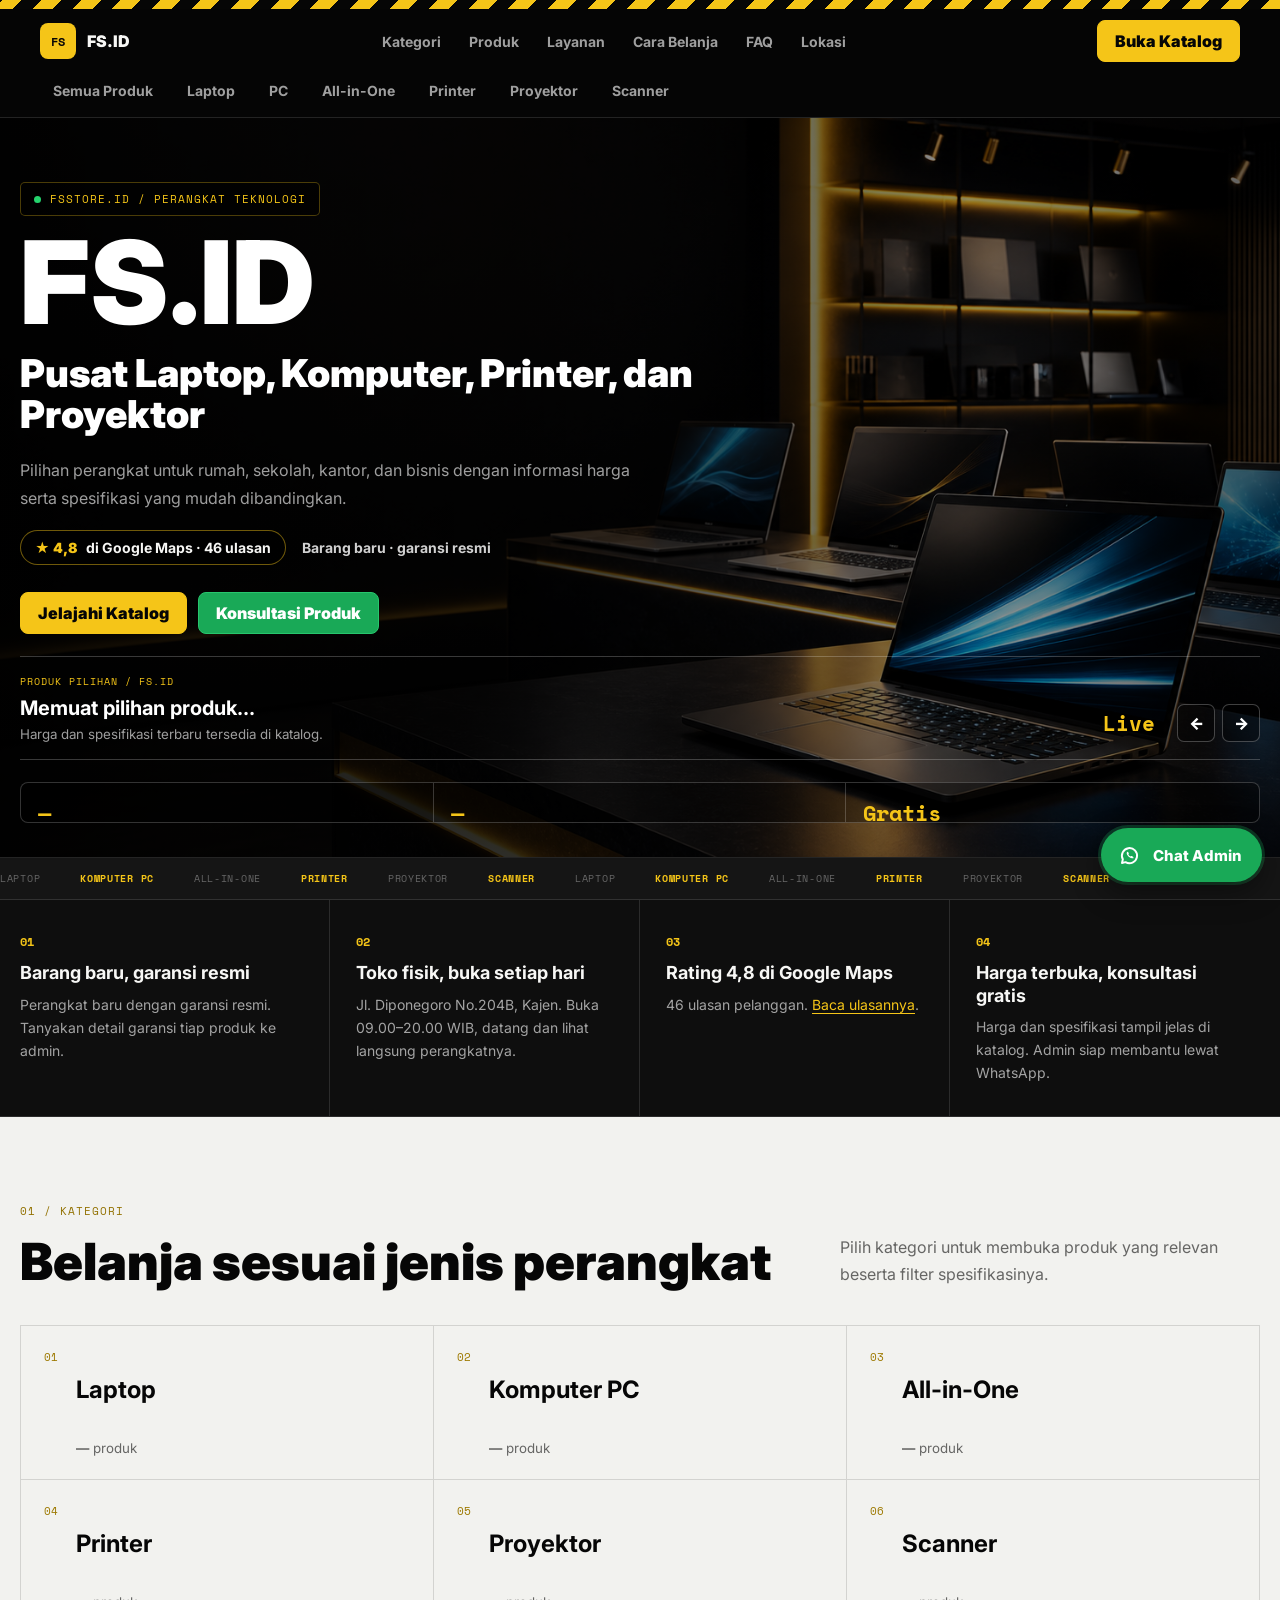
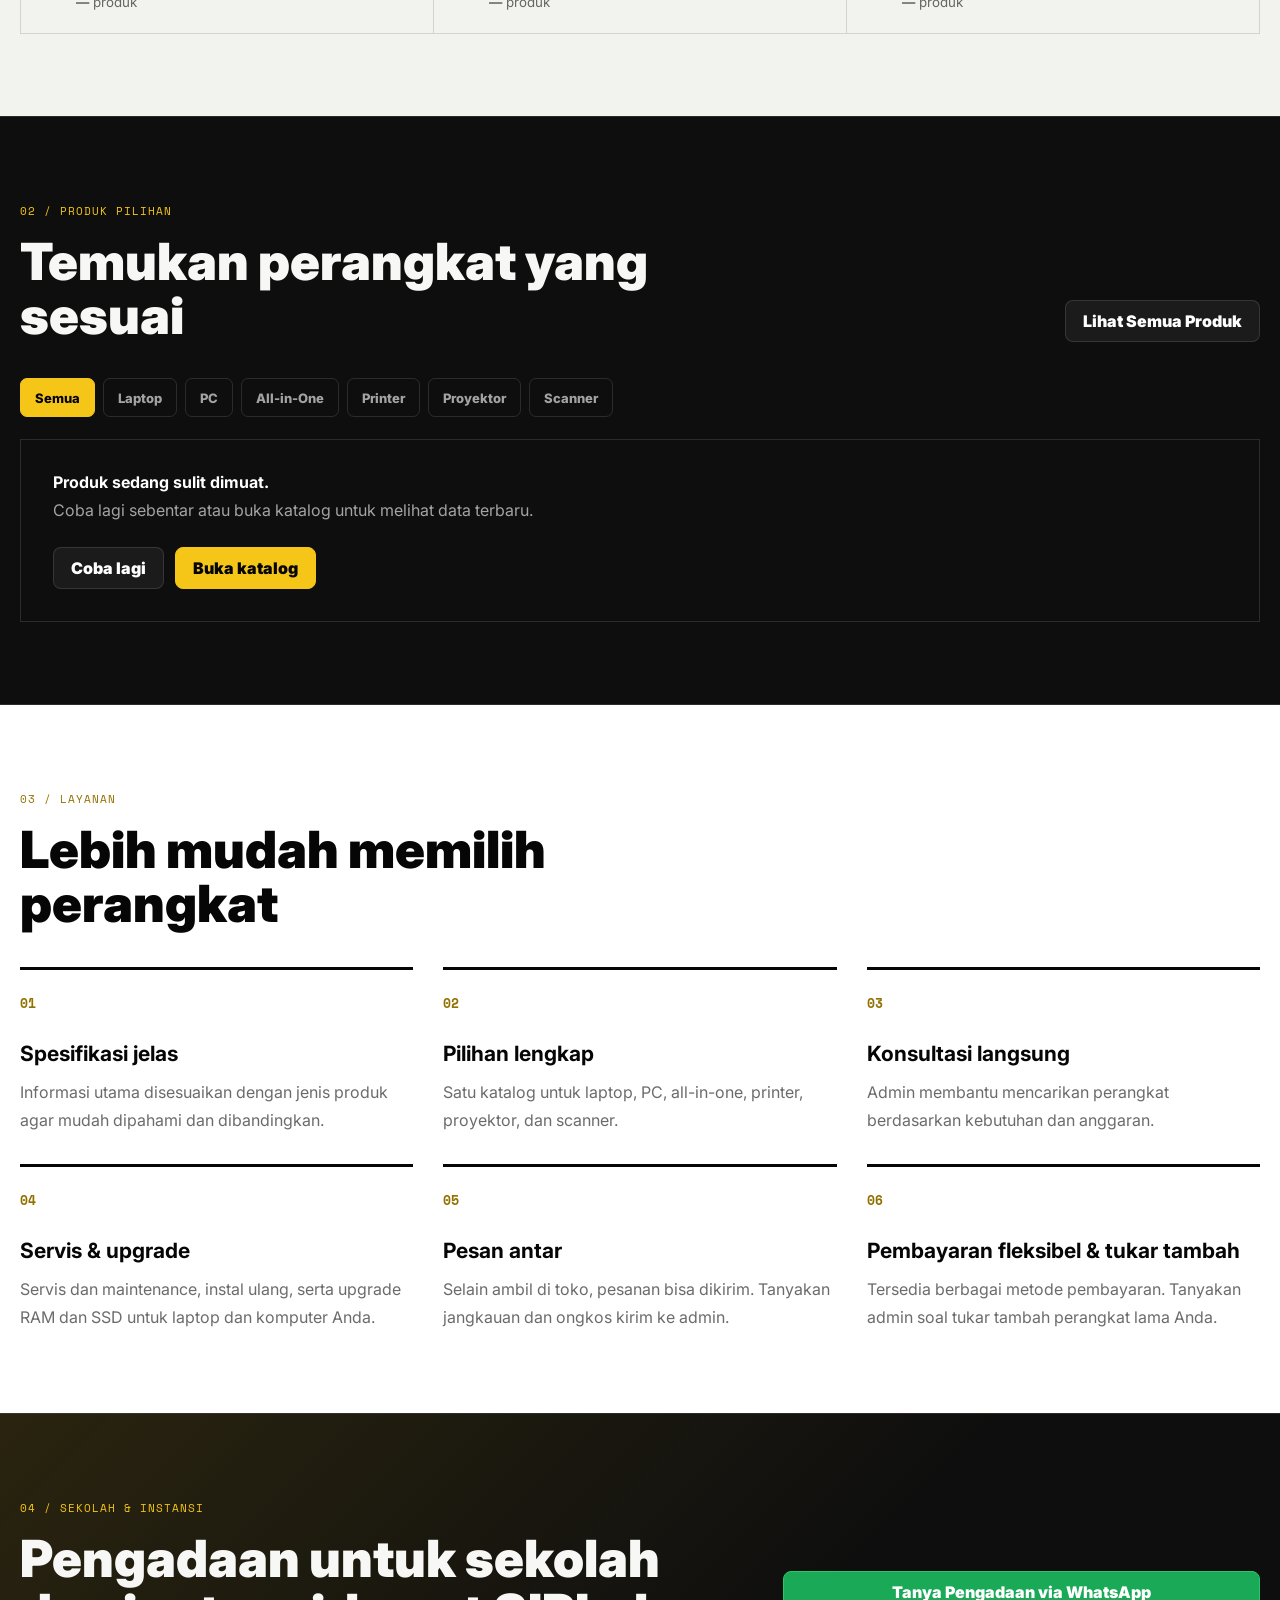
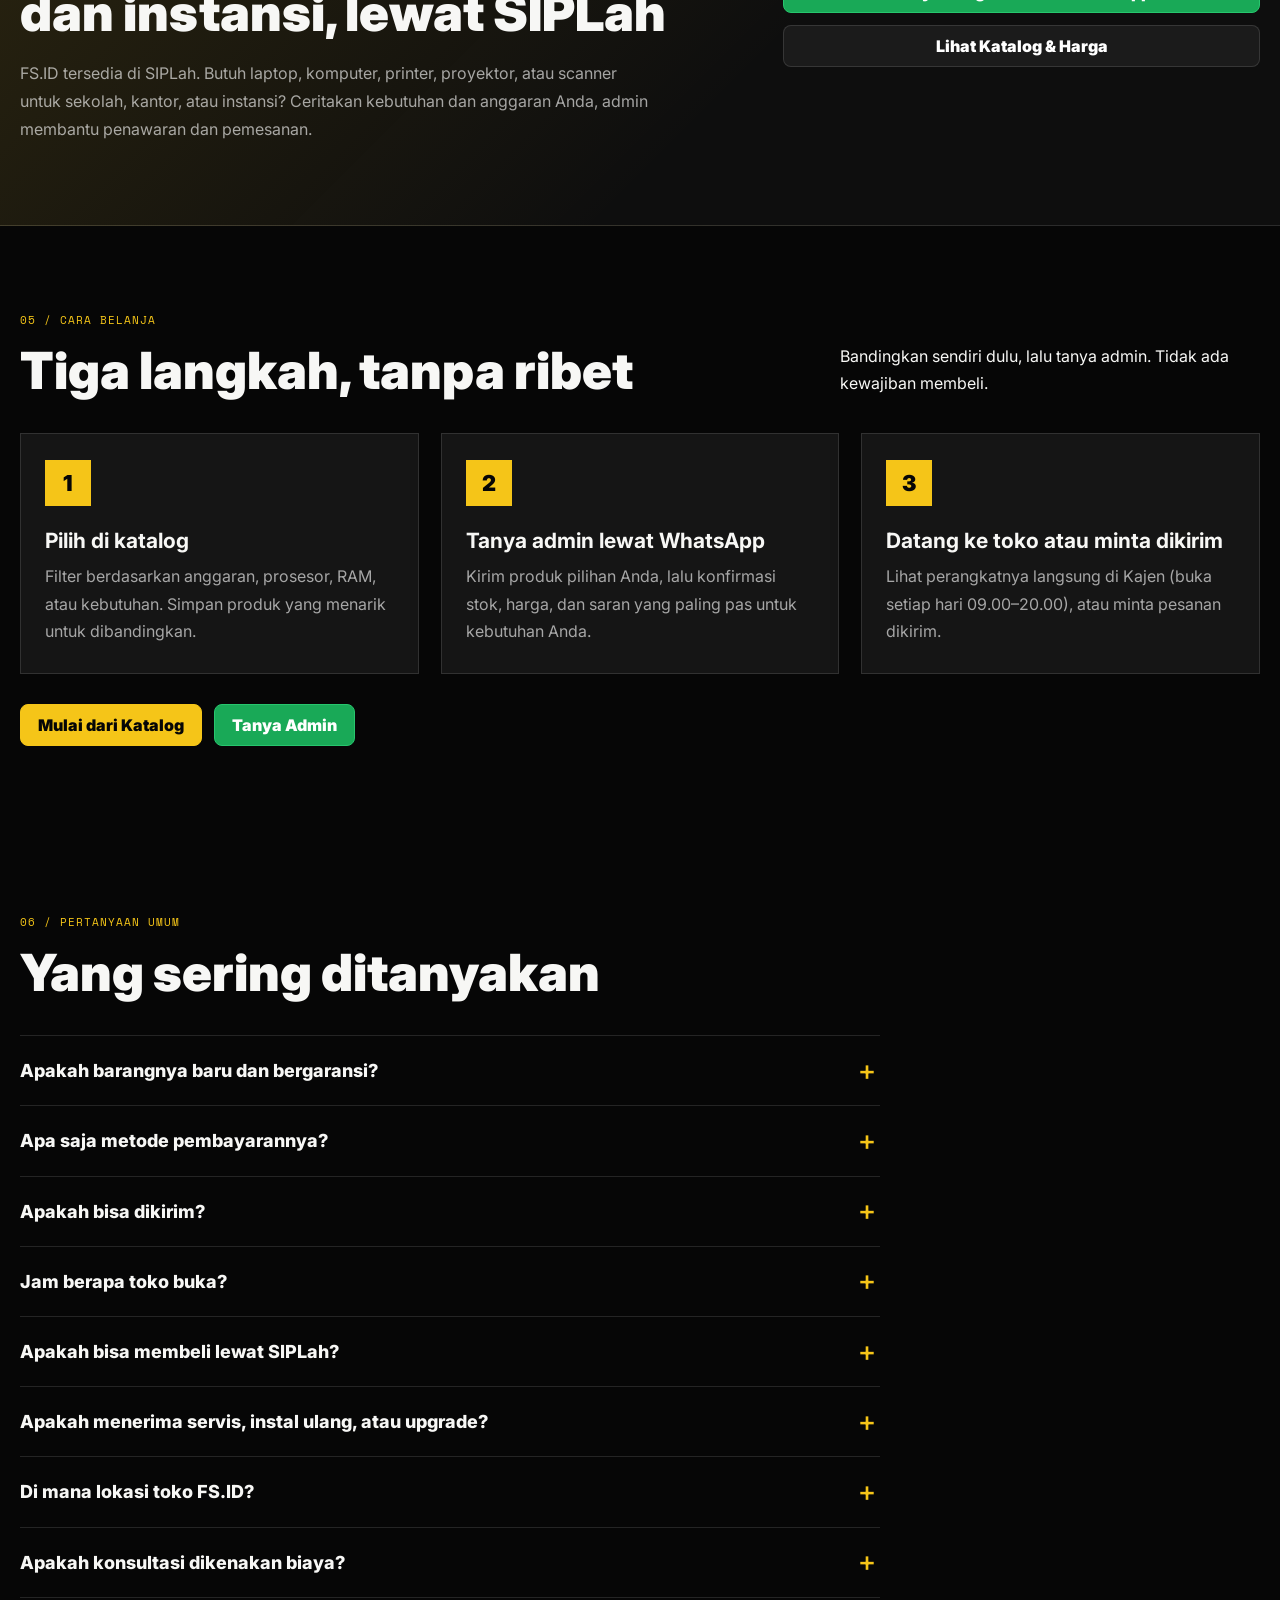
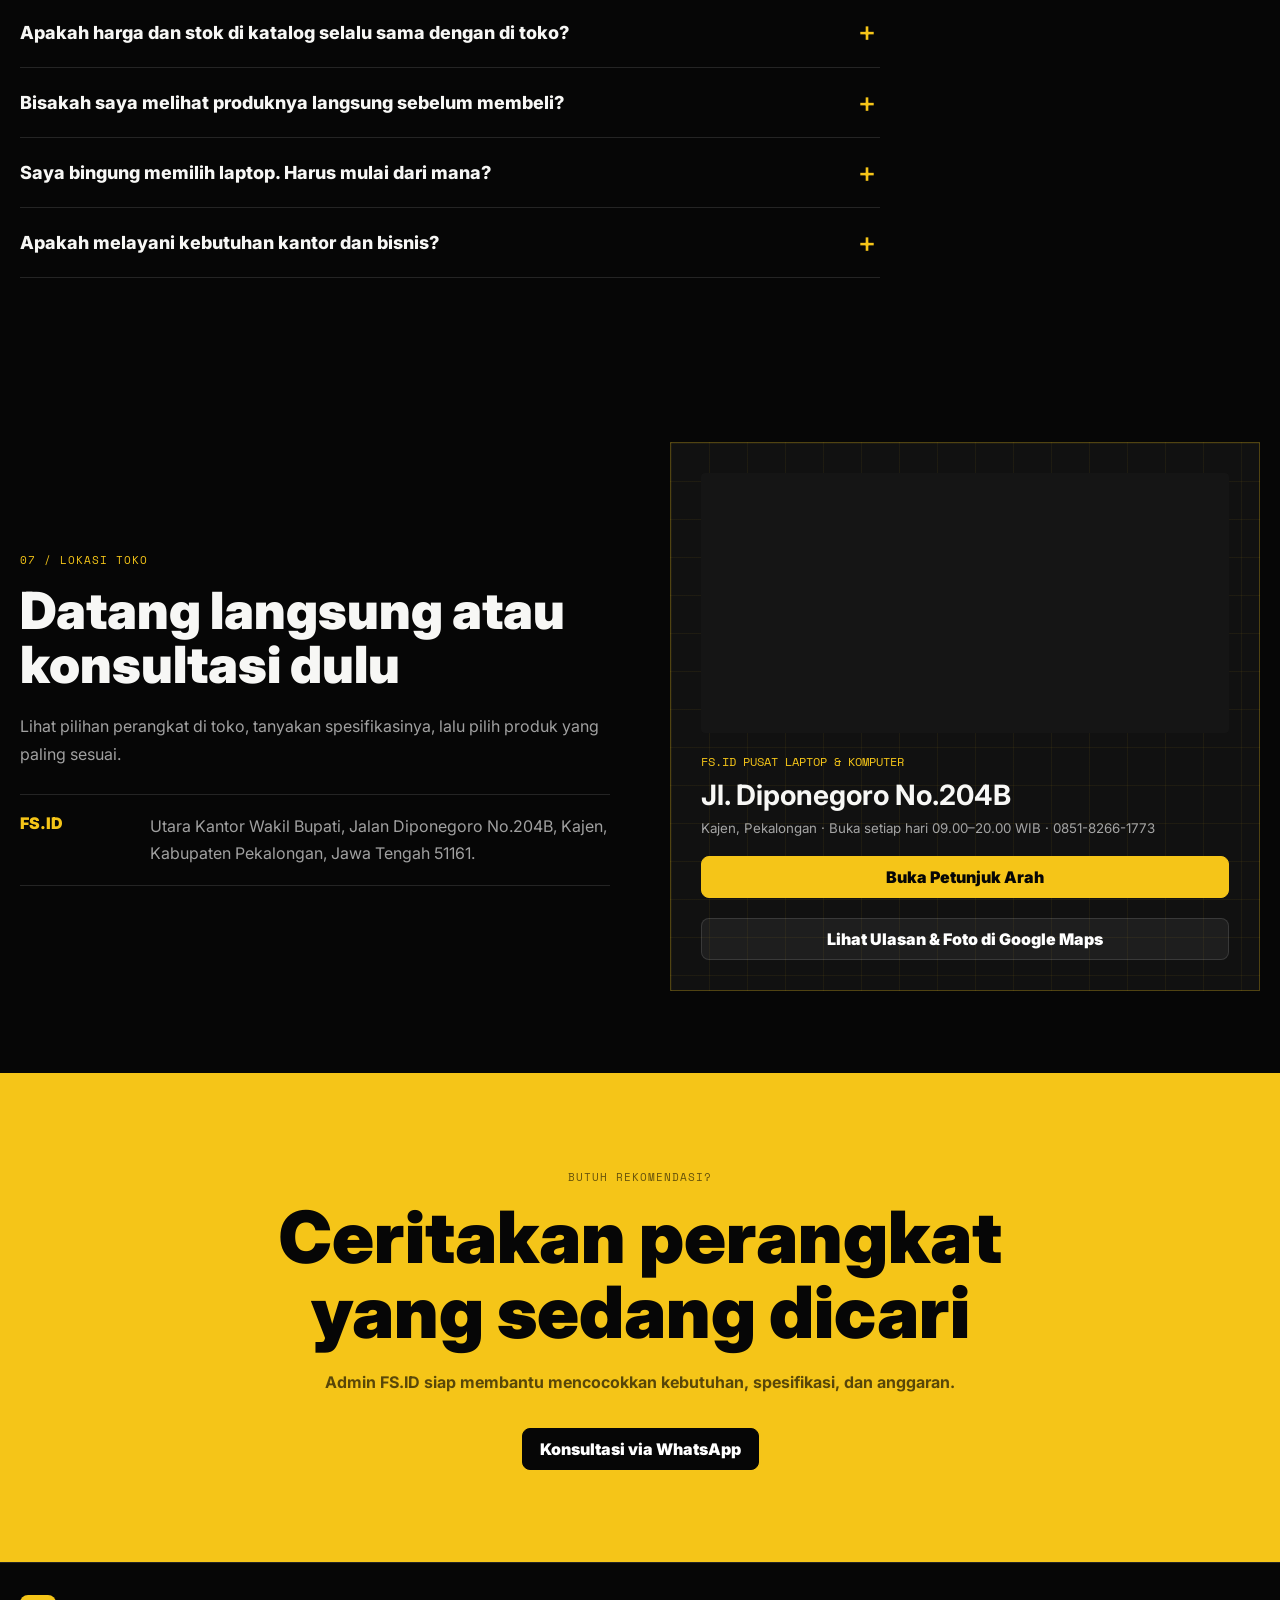
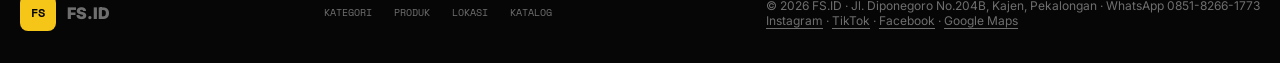
==== commit 23c66f6b: "Tambah favicon FS.ID (ico, png, apple-touch-icon) dan tag di semua halaman Co-Authored-By: Claude So" ====
--- a/index.html
+++ b/index.html
@@ -6,6 +6,10 @@
   <title>FS.ID - Toko Laptop, Komputer, Printer, dan Proyektor di Kajen, Pekalongan</title>
   <meta name="description" content="FS.ID toko laptop, komputer PC, printer, proyektor, dan scanner di Kajen, Pekalongan. Barang baru bergaransi resmi, buka setiap hari 09.00-20.00, konsultasi gratis via WhatsApp.">
   <meta name="theme-color" content="#060606">
+  <link rel="icon" href="/favicon.ico" sizes="48x48">
+  <link rel="icon" type="image/png" sizes="32x32" href="/favicon-32.png">
+  <link rel="icon" type="image/png" sizes="192x192" href="/favicon-192.png">
+  <link rel="apple-touch-icon" href="/apple-touch-icon.png">
   <link rel="canonical" href="https://fsstore.id/">
   <meta property="og:type" content="website">
   <meta property="og:site_name" content="FS.ID">
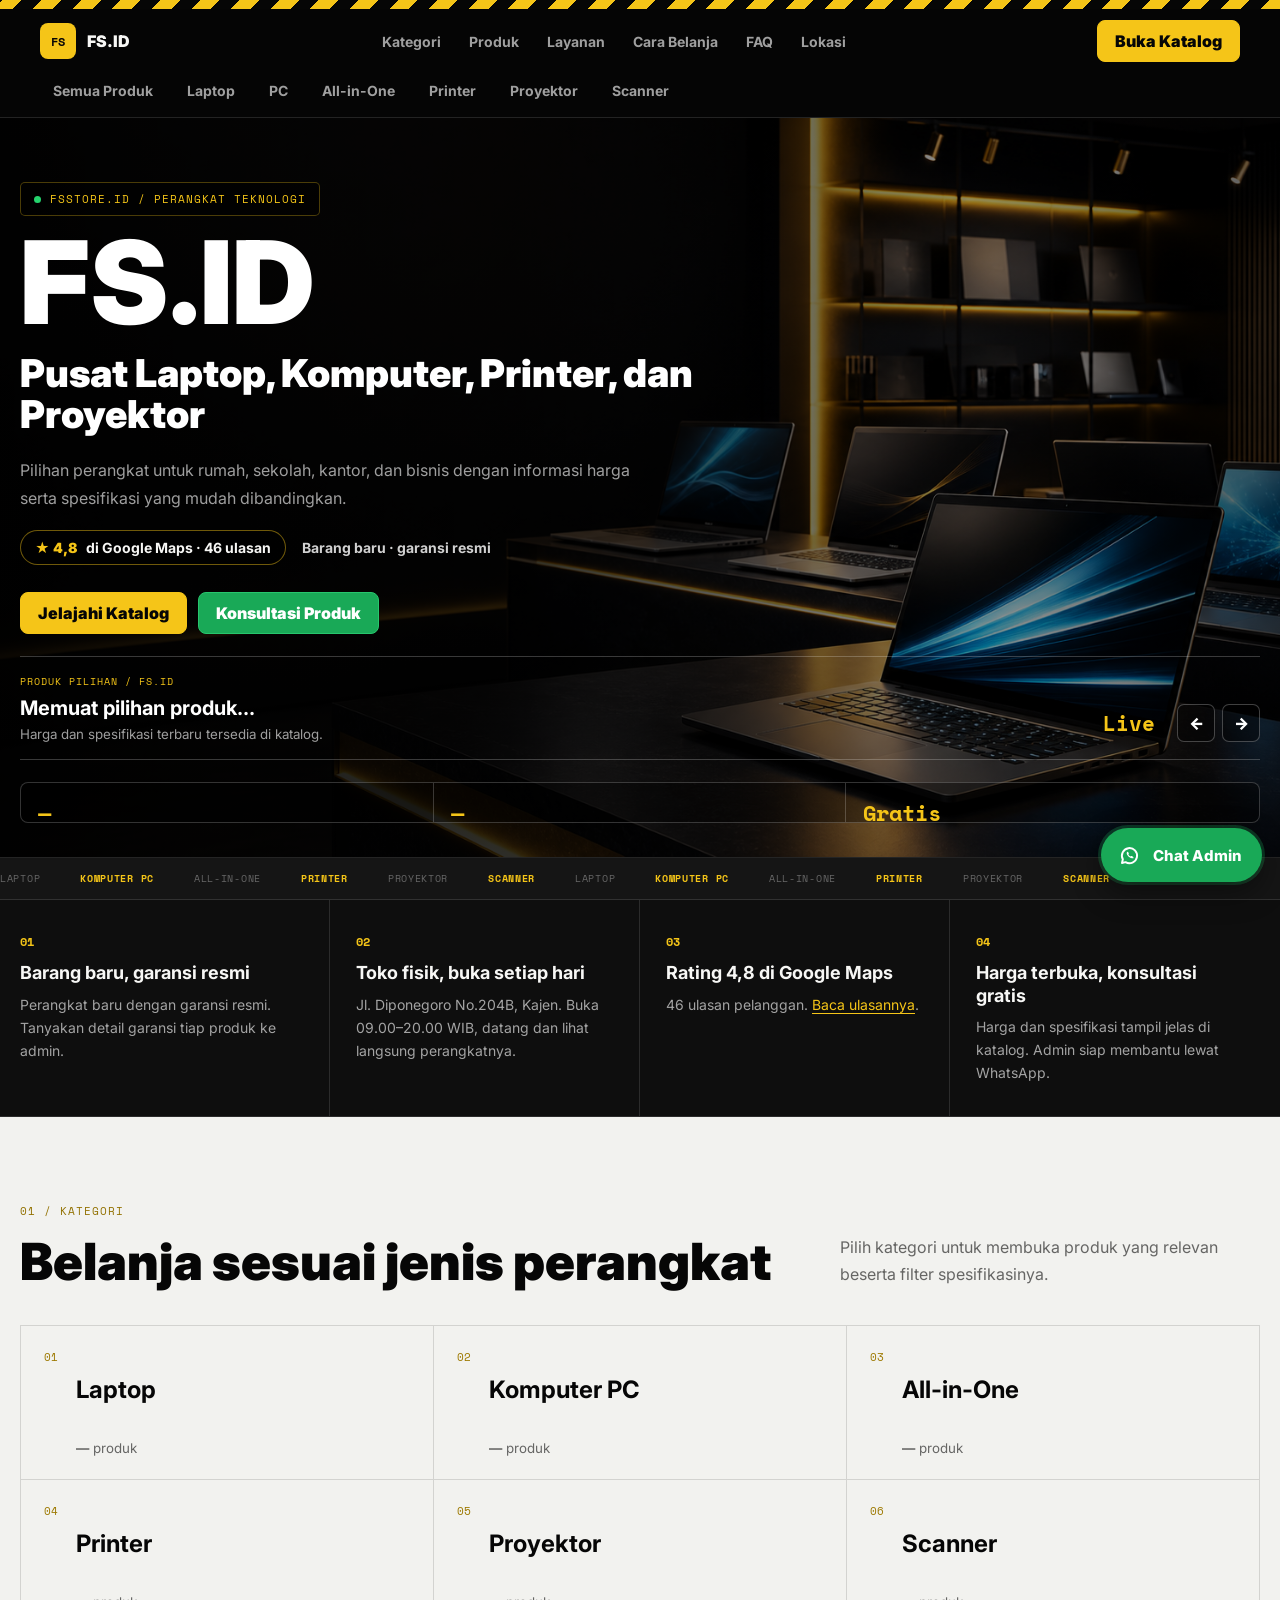
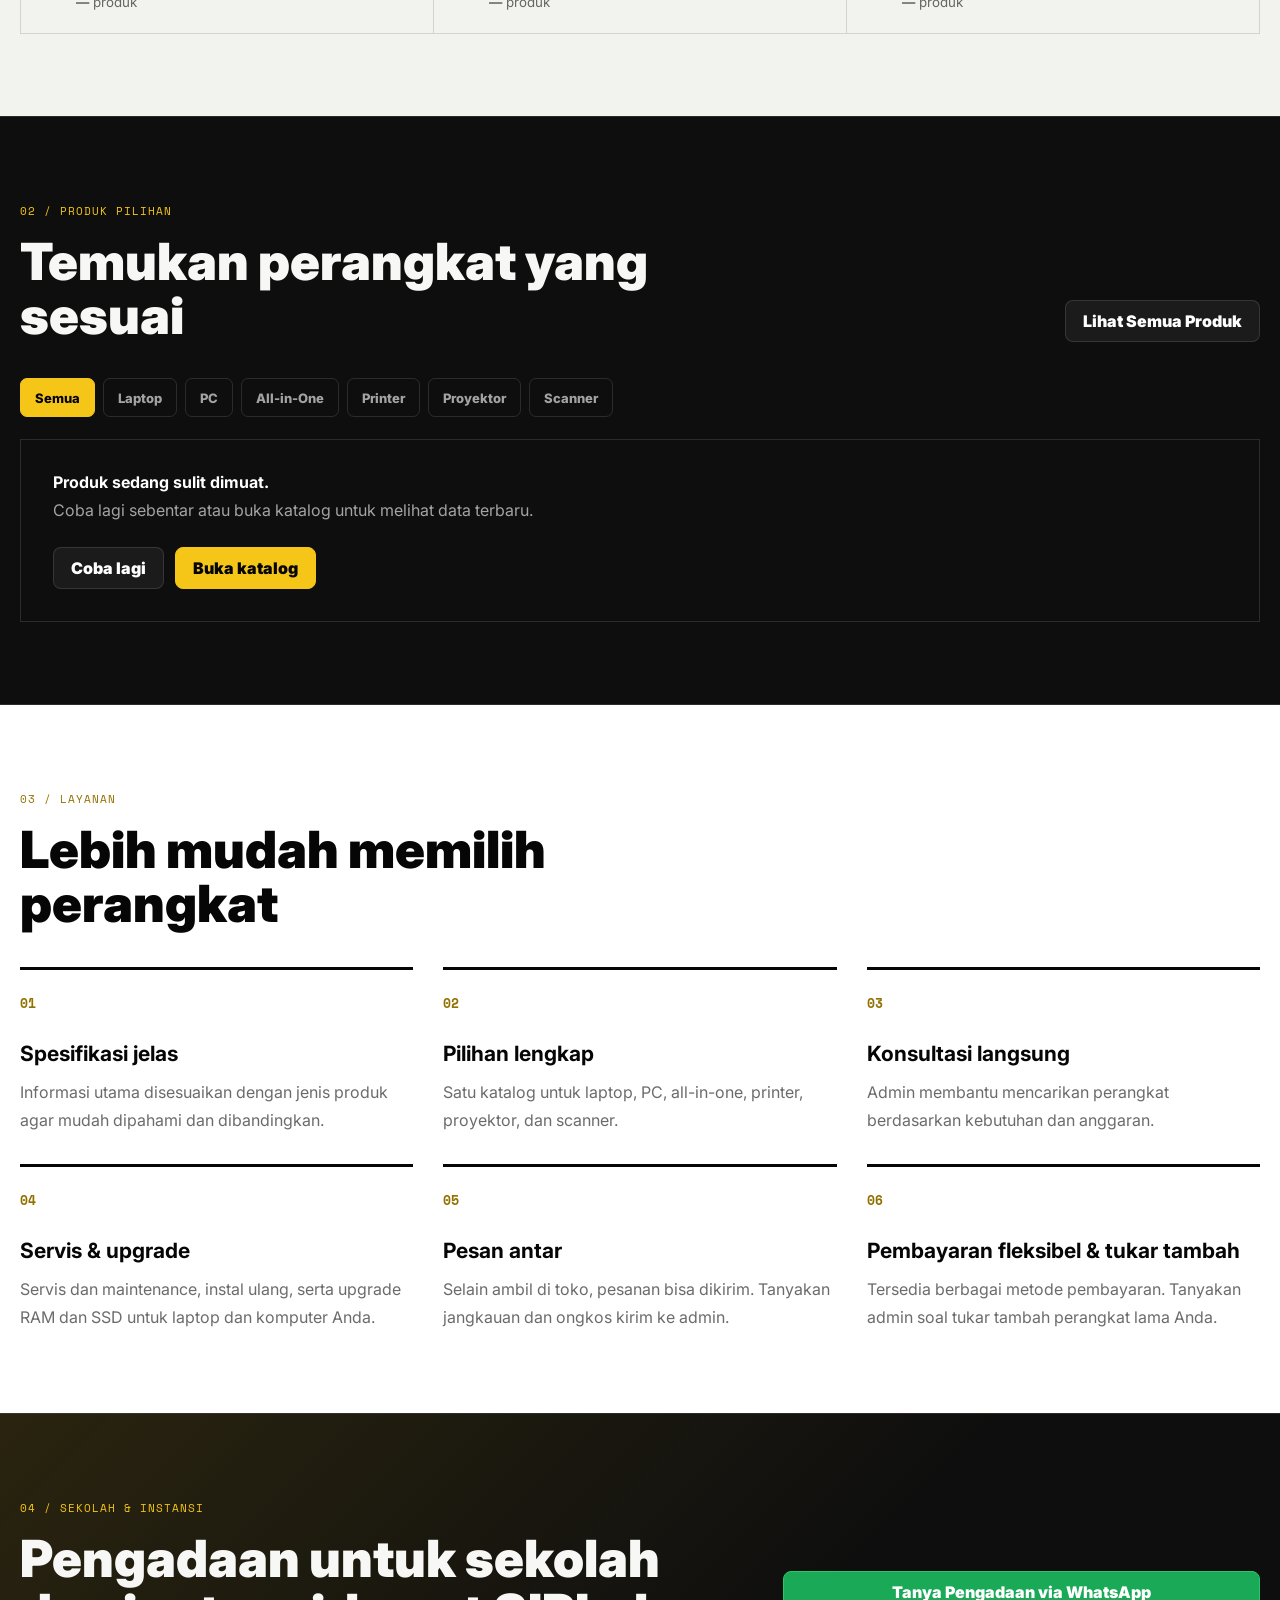
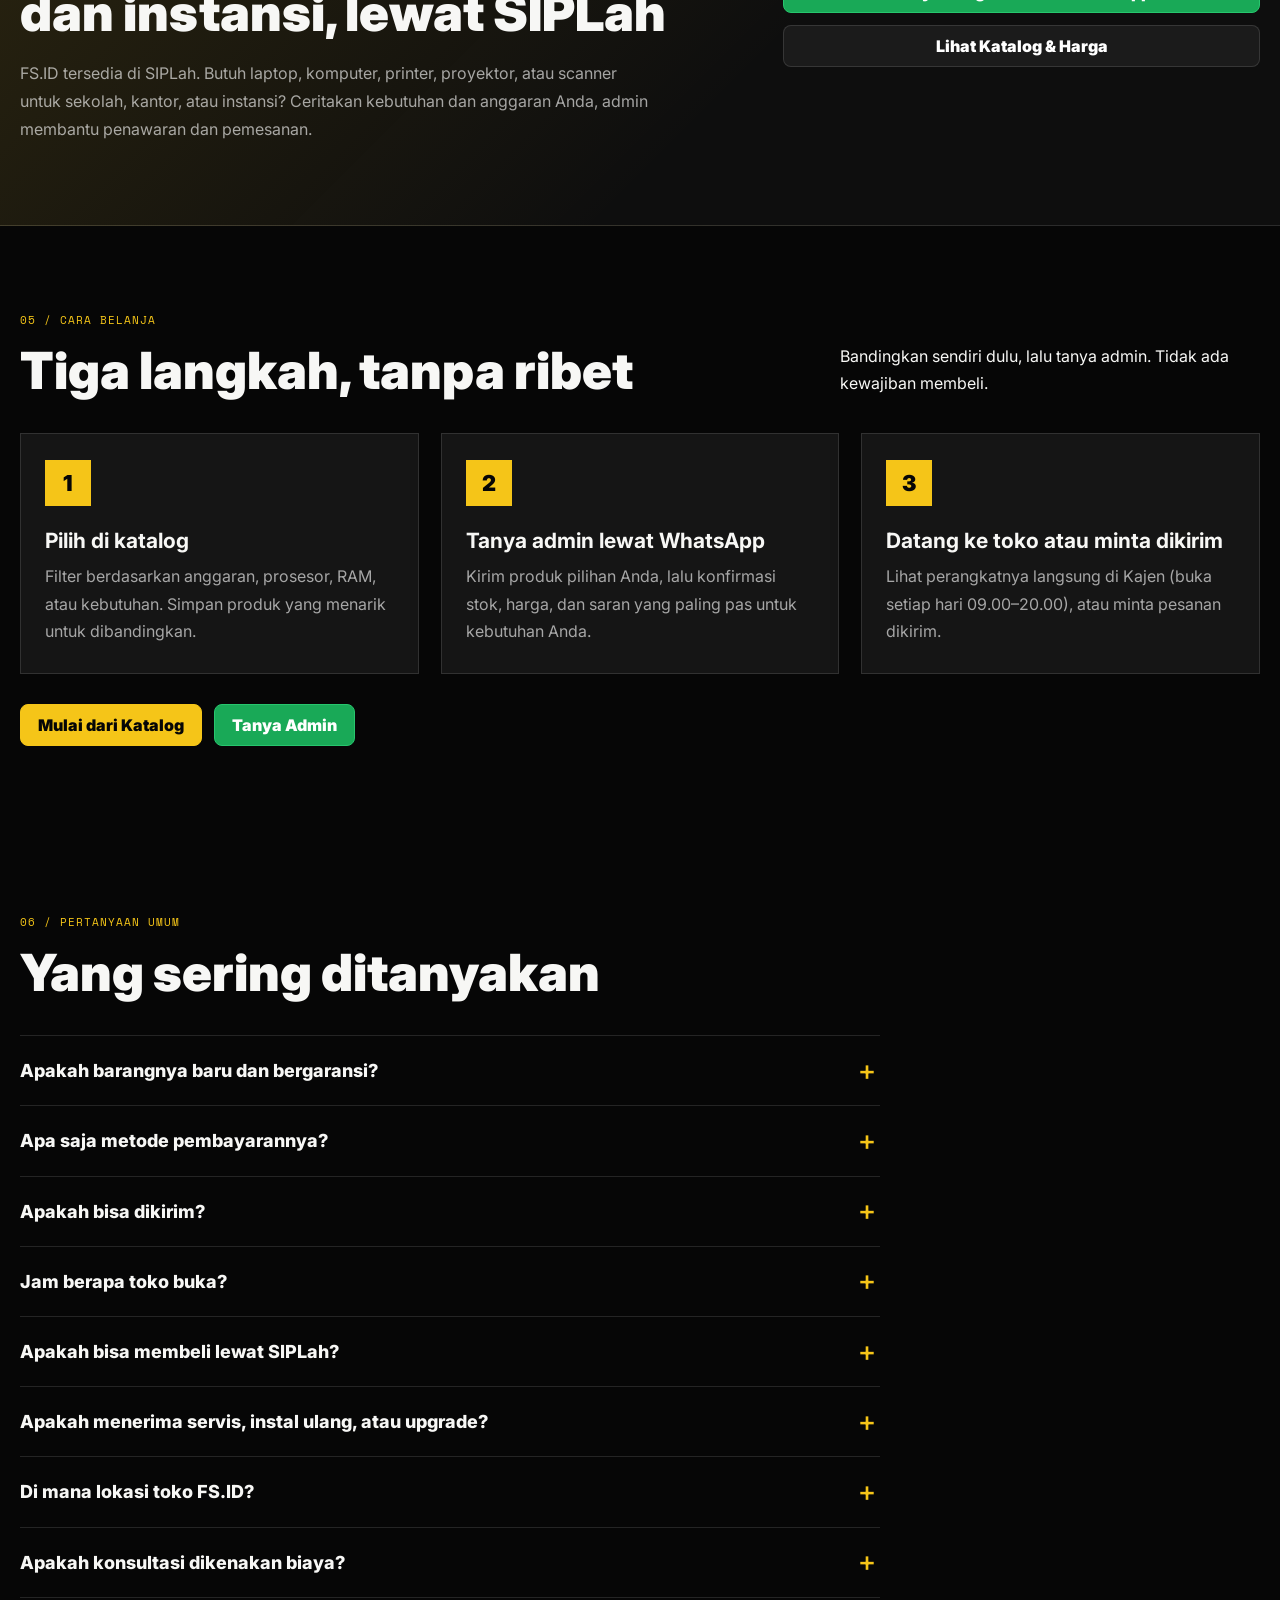
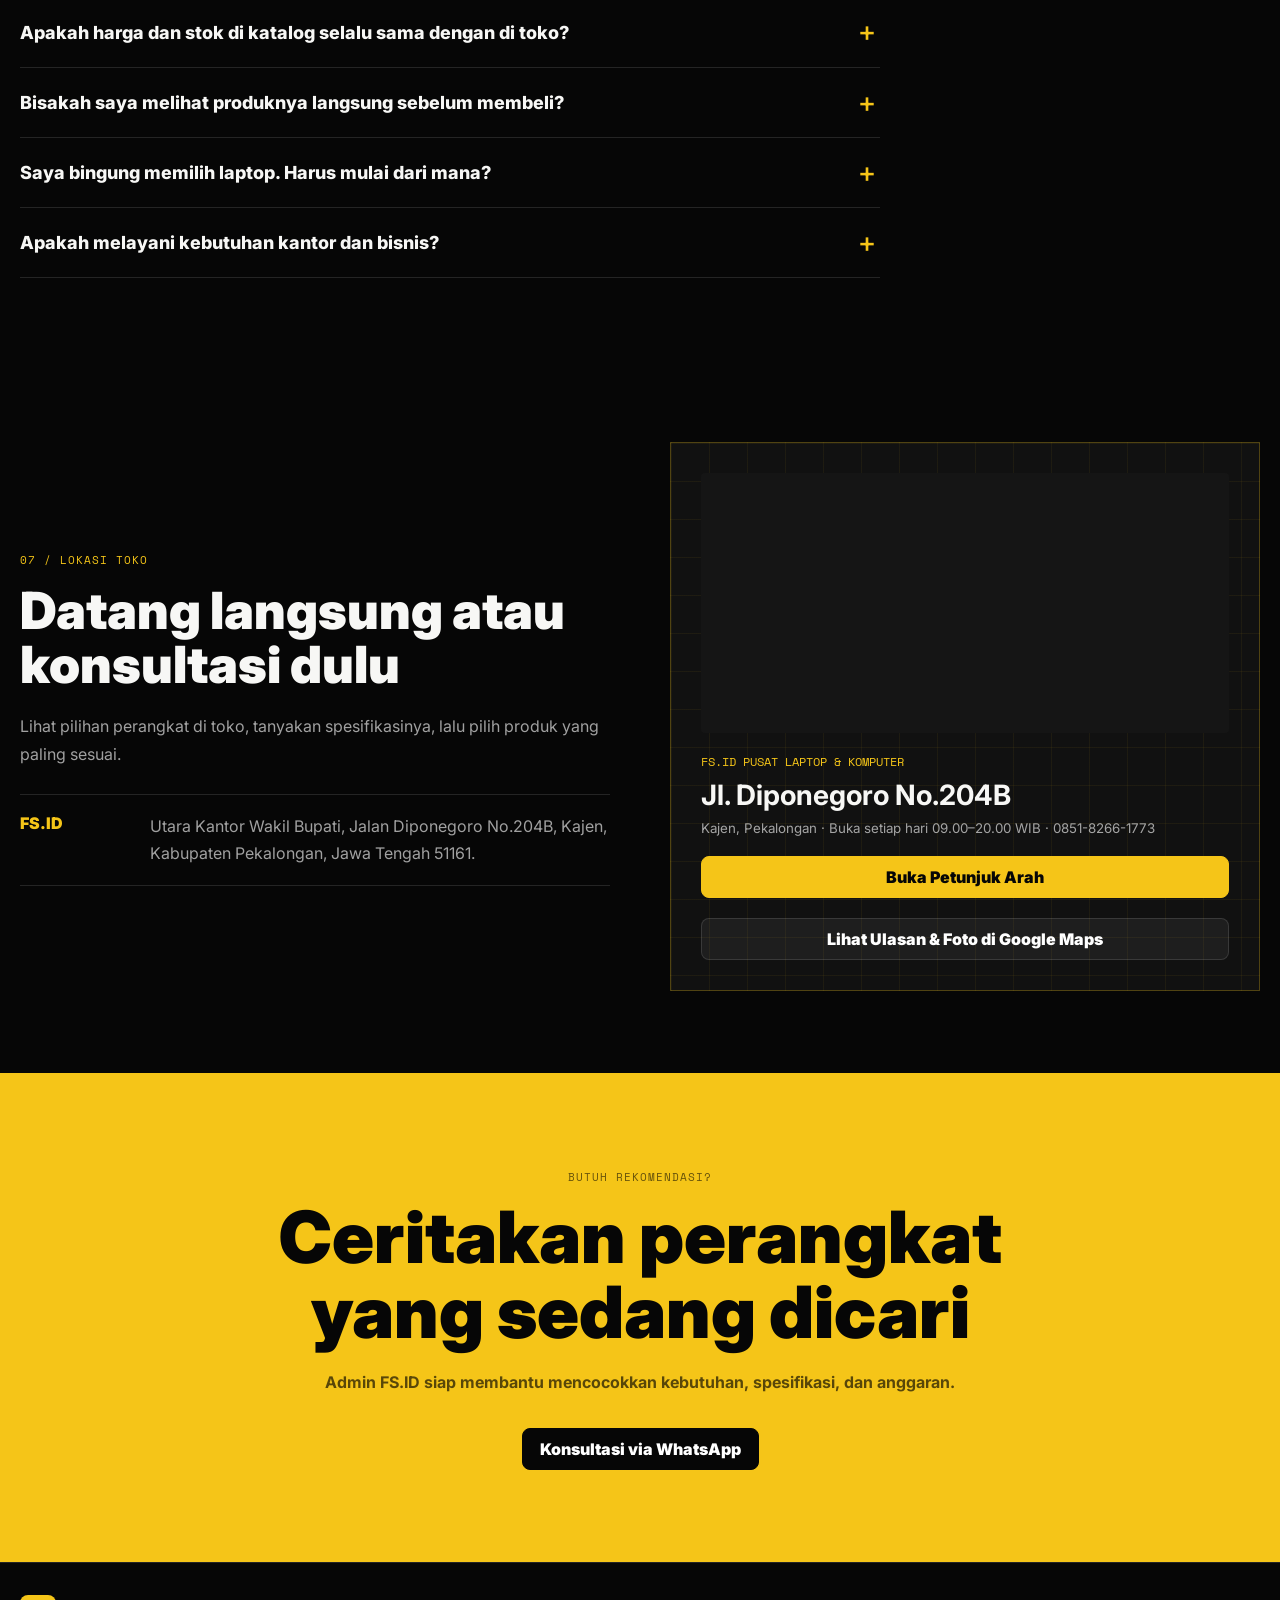
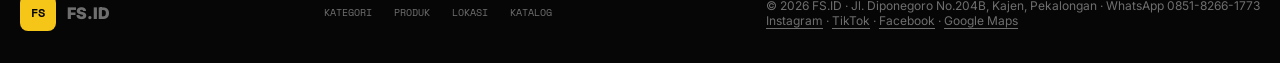
==== commit 5c823fc9: "Perbaiki pratinjau tautan (WhatsApp): gambar OG 1200x630 ringan (144 KB) Gambar OG lama 1,6 MB dan r" ====
--- a/index.html
+++ b/index.html
@@ -16,11 +16,17 @@
   <meta property="og:title" content="FS.ID - Toko Laptop, Komputer, Printer, dan Proyektor di Kajen, Pekalongan">
   <meta property="og:description" content="Barang baru bergaransi resmi, rating 4,8 di Google Maps, buka setiap hari 09.00-20.00 di Kajen, Pekalongan.">
   <meta property="og:url" content="https://fsstore.id/">
-  <meta property="og:image" content="https://fsstore.id/assets/fsid-premium-hero.png">
+  <meta property="og:locale" content="id_ID">
+  <meta property="og:image" content="https://fsstore.id/assets/og-fsid-20261120.jpg">
+  <meta property="og:image:secure_url" content="https://fsstore.id/assets/og-fsid-20261120.jpg">
+  <meta property="og:image:type" content="image/jpeg">
+  <meta property="og:image:width" content="1200">
+  <meta property="og:image:height" content="630">
+  <meta property="og:image:alt" content="FS.ID, toko laptop, komputer, printer, dan proyektor di Kajen, Pekalongan">
   <meta name="twitter:card" content="summary_large_image">
   <meta name="twitter:title" content="FS.ID - Toko Laptop, Komputer, Printer, dan Proyektor di Kajen, Pekalongan">
   <meta name="twitter:description" content="Harga dan spesifikasi jelas, konsultasi gratis via WhatsApp, bisa dicek langsung di toko Kajen, Pekalongan.">
-  <meta name="twitter:image" content="https://fsstore.id/assets/fsid-premium-hero.png">
+  <meta name="twitter:image" content="https://fsstore.id/assets/og-fsid-20261120.jpg">
   <link rel="preconnect" href="https://fonts.googleapis.com">
   <link rel="preconnect" href="https://fonts.gstatic.com" crossorigin>
   <link href="https://fonts.googleapis.com/css2?family=Inter:wght@500;600;700;800;900&family=Space+Mono:wght@400;700&display=swap" rel="stylesheet">
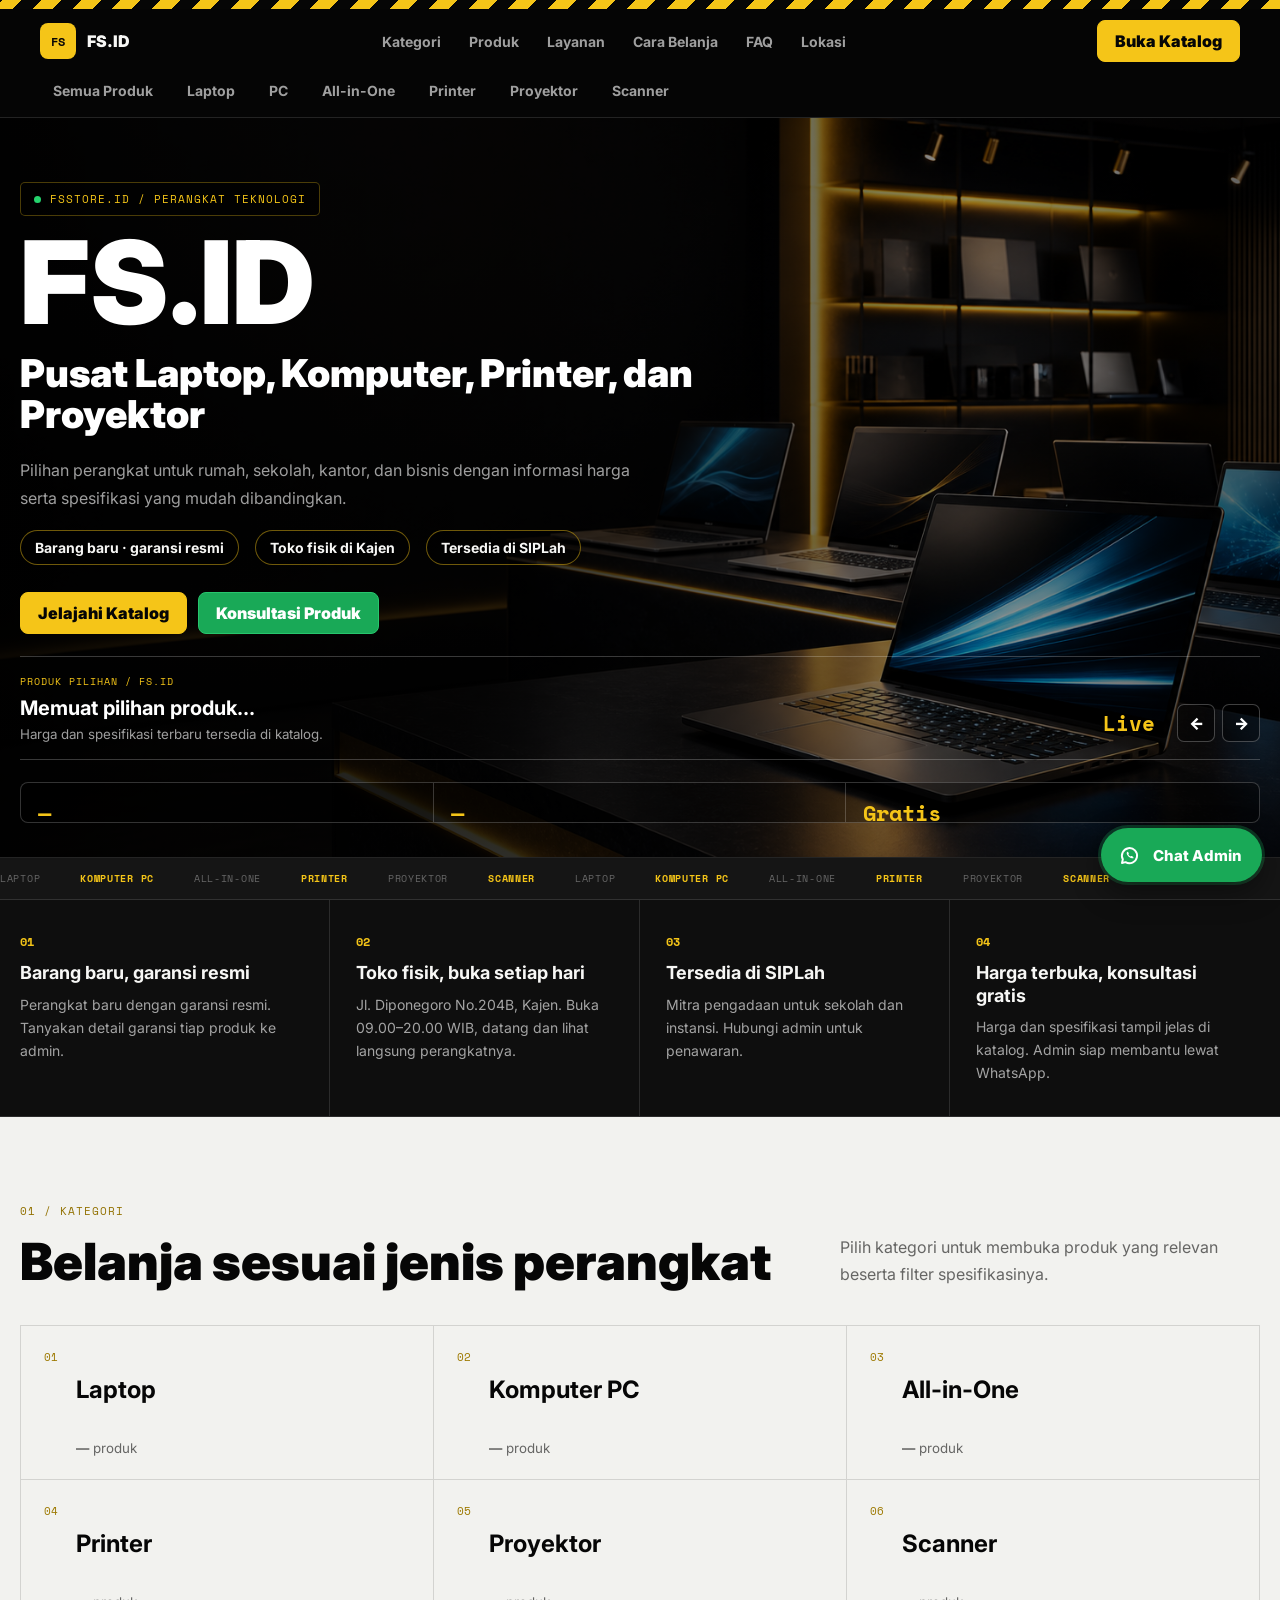
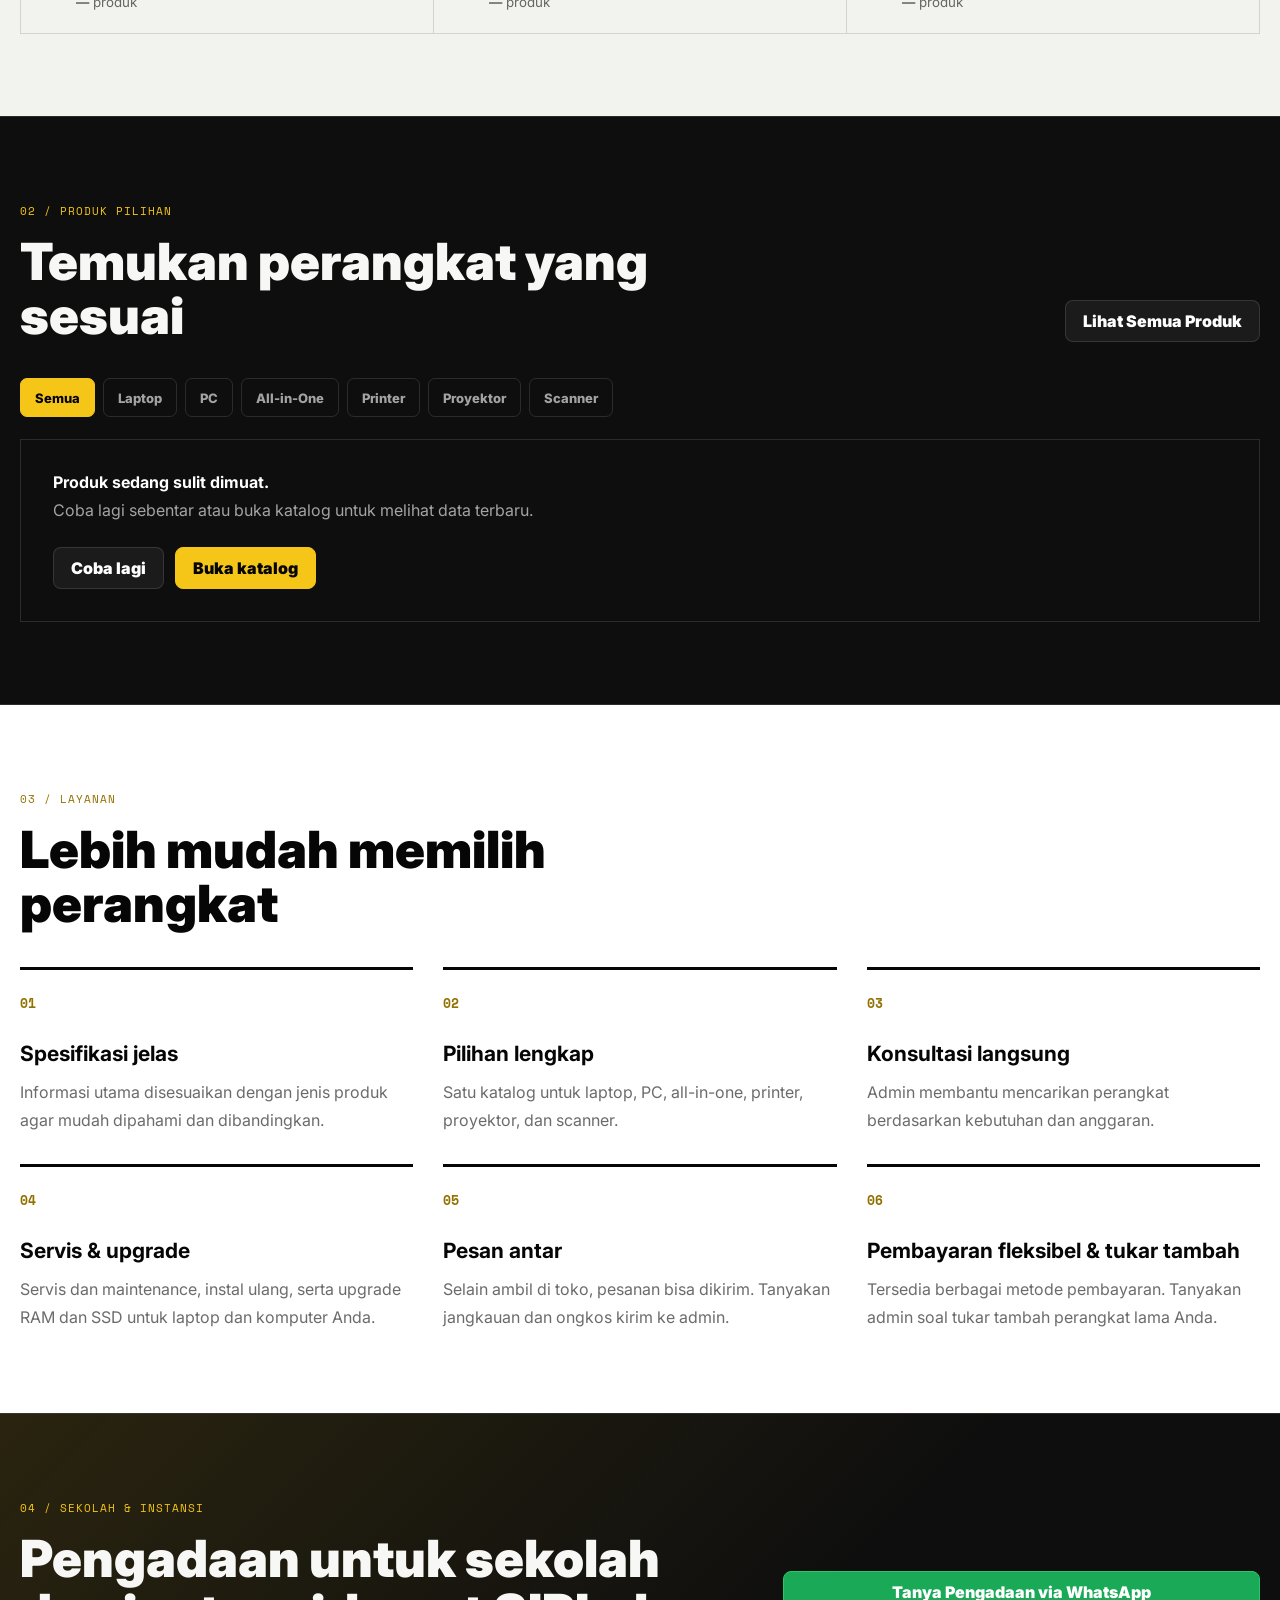
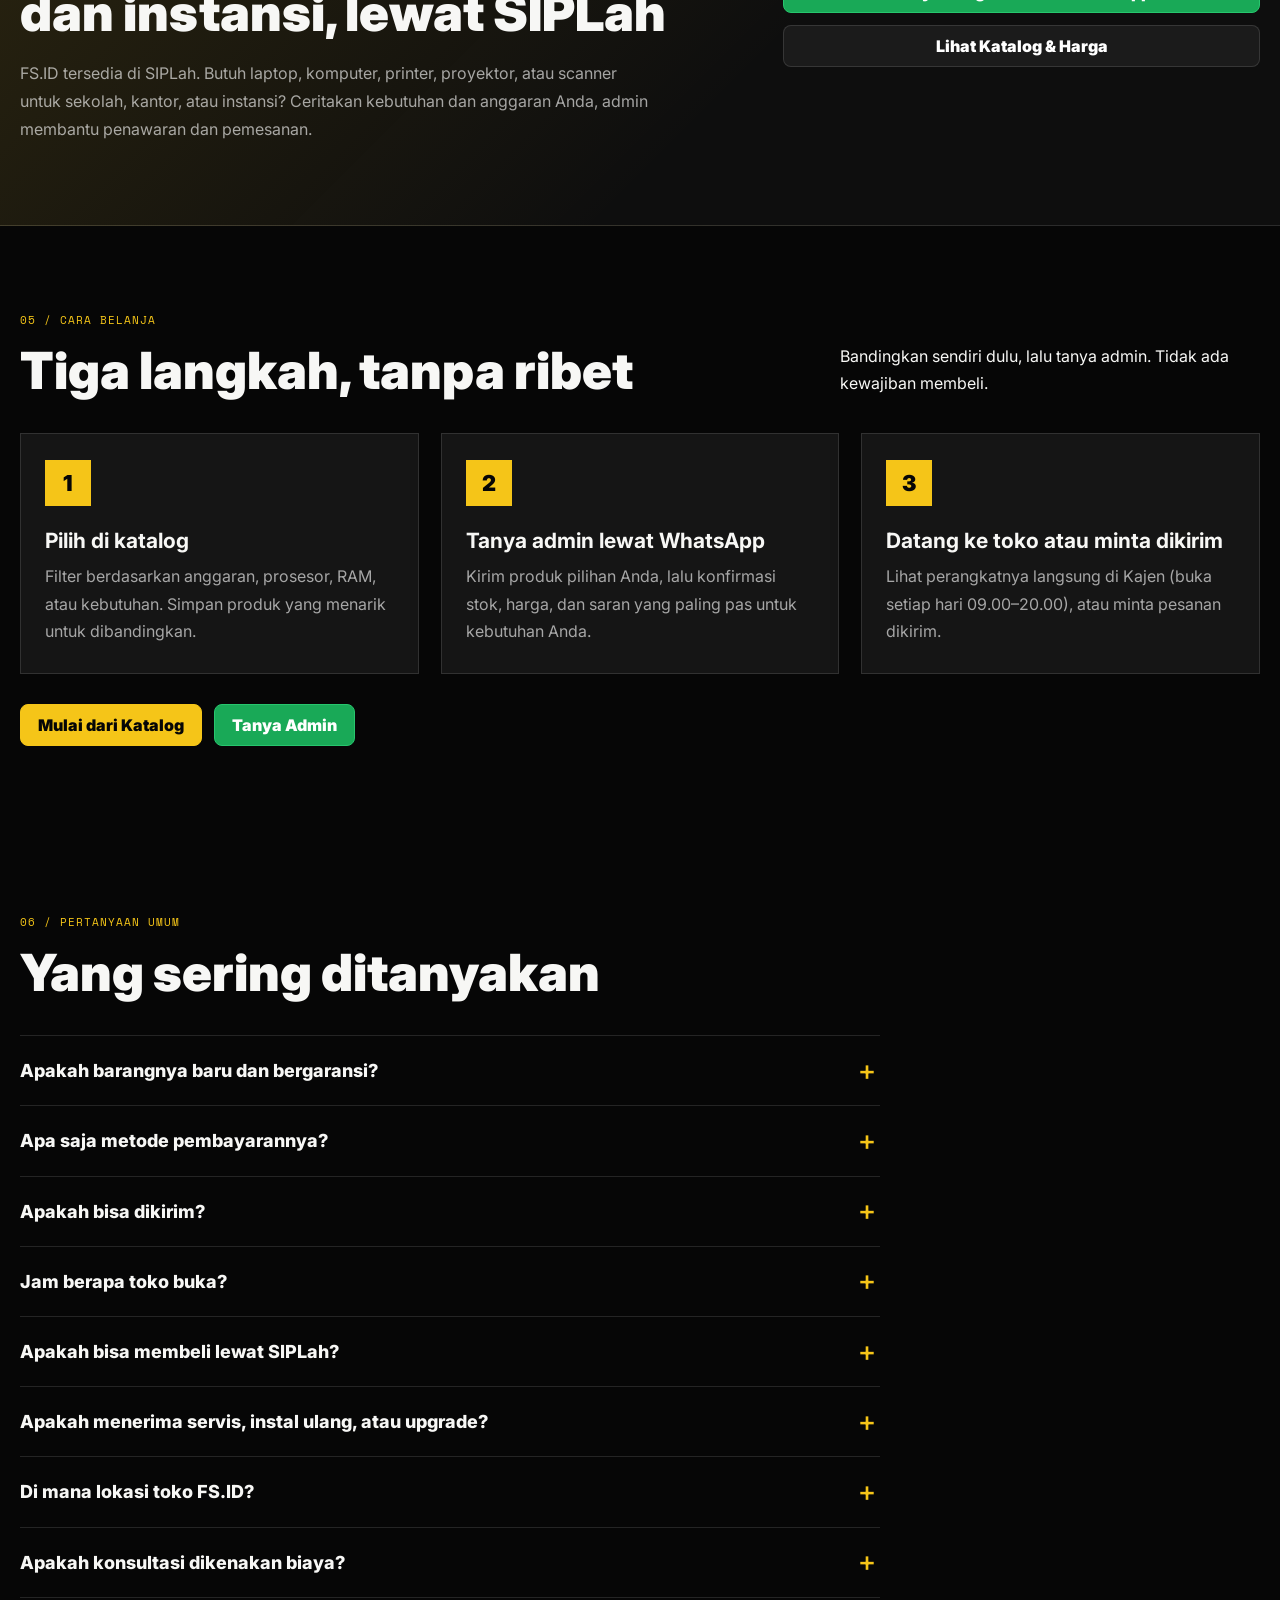
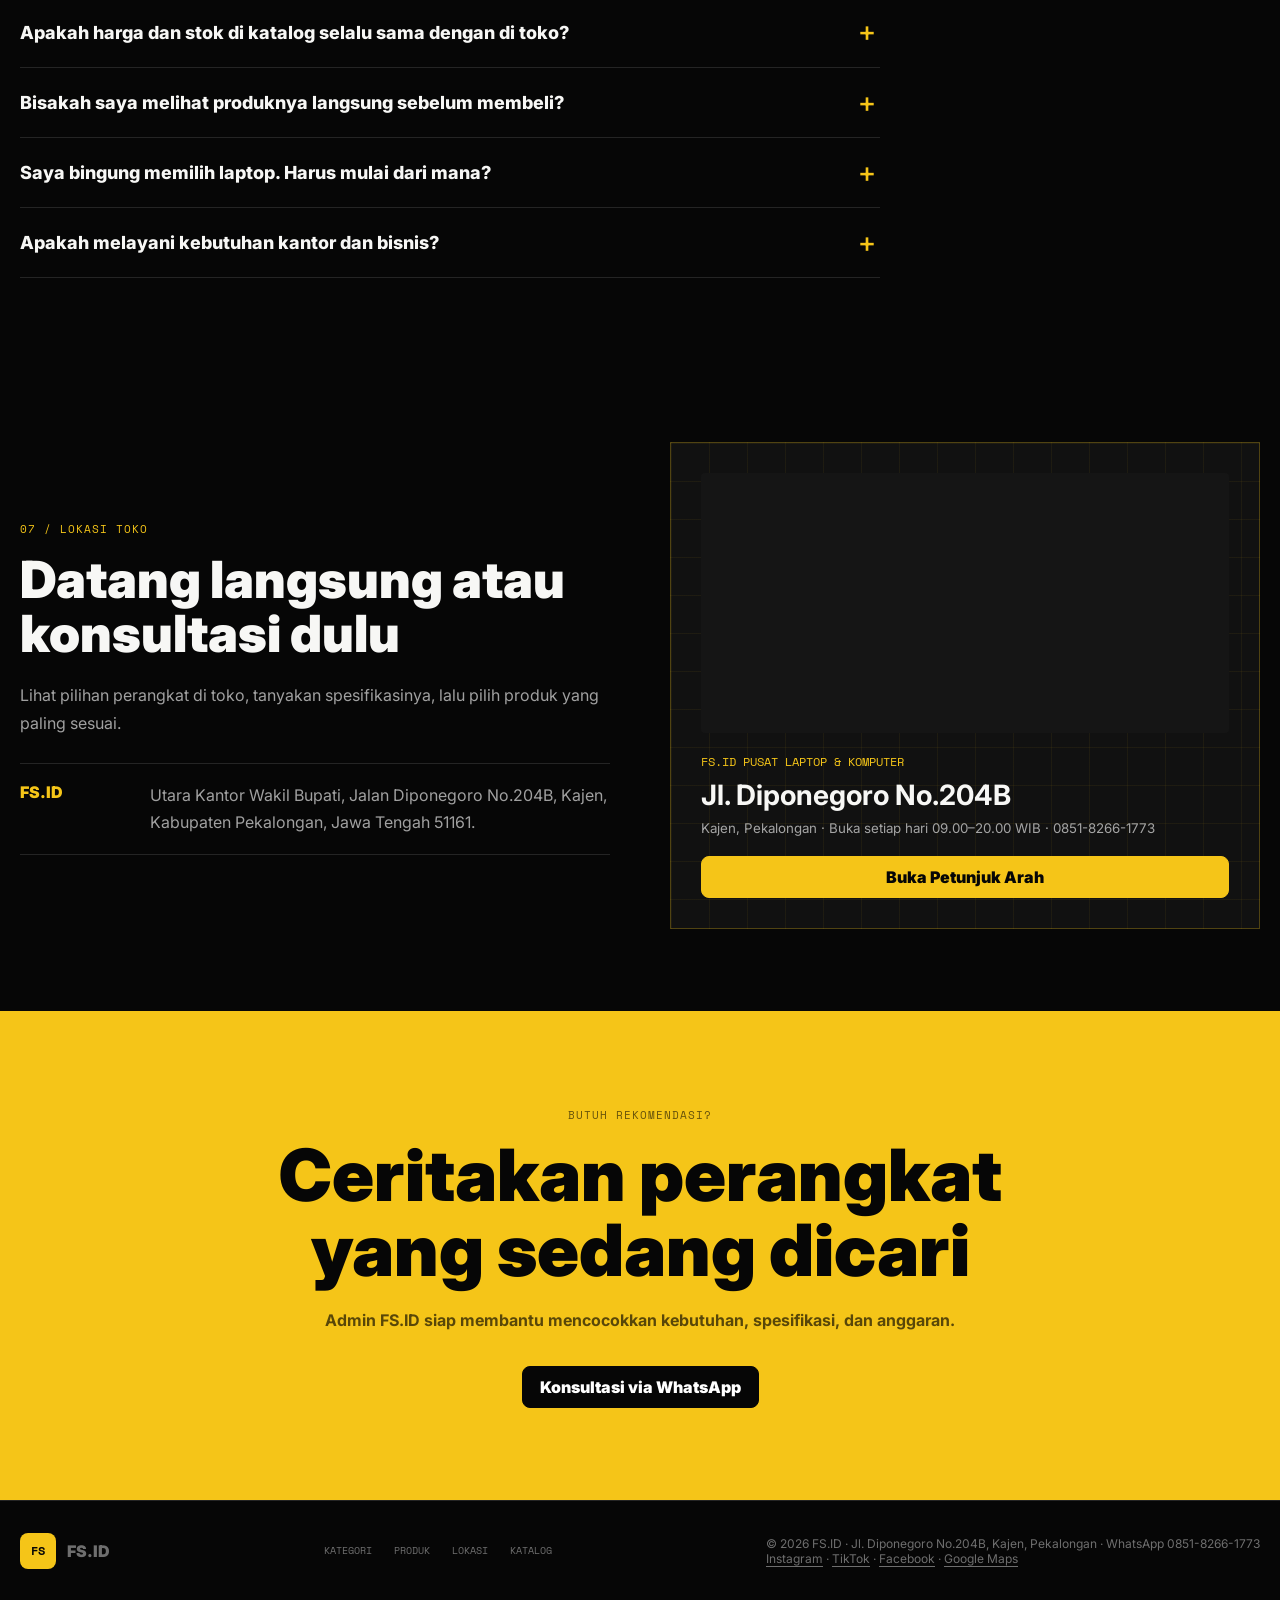
==== commit df3e31bf: "Hapus rating Google Maps dari situs dan gambar pratinjau Rating tidak ditampilkan lagi (keputusan pe" ====
--- a/index.html
+++ b/index.html
@@ -14,11 +14,11 @@
   <meta property="og:type" content="website">
   <meta property="og:site_name" content="FS.ID">
   <meta property="og:title" content="FS.ID - Toko Laptop, Komputer, Printer, dan Proyektor di Kajen, Pekalongan">
-  <meta property="og:description" content="Barang baru bergaransi resmi, rating 4,8 di Google Maps, buka setiap hari 09.00-20.00 di Kajen, Pekalongan.">
+  <meta property="og:description" content="Barang baru bergaransi resmi, tersedia di SIPLah, buka setiap hari 09.00-20.00 di Kajen, Pekalongan.">
   <meta property="og:url" content="https://fsstore.id/">
   <meta property="og:locale" content="id_ID">
-  <meta property="og:image" content="https://fsstore.id/assets/og-fsid-20261120.jpg">
-  <meta property="og:image:secure_url" content="https://fsstore.id/assets/og-fsid-20261120.jpg">
+  <meta property="og:image" content="https://fsstore.id/assets/og-fsid-20261121.jpg">
+  <meta property="og:image:secure_url" content="https://fsstore.id/assets/og-fsid-20261121.jpg">
   <meta property="og:image:type" content="image/jpeg">
   <meta property="og:image:width" content="1200">
   <meta property="og:image:height" content="630">
@@ -26,11 +26,11 @@
   <meta name="twitter:card" content="summary_large_image">
   <meta name="twitter:title" content="FS.ID - Toko Laptop, Komputer, Printer, dan Proyektor di Kajen, Pekalongan">
   <meta name="twitter:description" content="Harga dan spesifikasi jelas, konsultasi gratis via WhatsApp, bisa dicek langsung di toko Kajen, Pekalongan.">
-  <meta name="twitter:image" content="https://fsstore.id/assets/og-fsid-20261120.jpg">
+  <meta name="twitter:image" content="https://fsstore.id/assets/og-fsid-20261121.jpg">
   <link rel="preconnect" href="https://fonts.googleapis.com">
   <link rel="preconnect" href="https://fonts.gstatic.com" crossorigin>
   <link href="https://fonts.googleapis.com/css2?family=Inter:wght@500;600;700;800;900&family=Space+Mono:wght@400;700&display=swap" rel="stylesheet">
-  <link rel="stylesheet" href="assets/styles.css?v=trust-20261119c">
+  <link rel="stylesheet" href="assets/styles.css?v=trust-20261121">
   <script type="application/ld+json">
   {
     "@context": "https://schema.org",
@@ -106,7 +106,7 @@
           <h1>FS.ID</h1>
           <p class="hero-offer">Pusat Laptop, Komputer, Printer, dan Proyektor</p>
           <p class="section-lead">Pilihan perangkat untuk rumah, sekolah, kantor, dan bisnis dengan informasi harga serta spesifikasi yang mudah dibandingkan.</p>
-          <p class="hero-badges"><a class="rating-chip" href="https://www.google.com/maps?cid=6853550350094237889" target="_blank" rel="noopener noreferrer"><b>&#9733; 4,8</b> di Google Maps &middot; 46 ulasan</a><span>Barang baru &middot; garansi resmi</span></p>
+          <p class="hero-badges"><span class="pill">Barang baru &middot; garansi resmi</span><span class="pill">Toko fisik di Kajen</span><span class="pill">Tersedia di SIPLah</span></p>
           <div class="hero-actions">
             <a class="btn btn-primary" href="katalog/index.html#/">Jelajahi Katalog</a>
             <a class="btn btn-whatsapp" href="https://wa.me/6285182661773?text=Assalamu%27alaikum%2C%20saya%20ingin%20konsultasi%20produk%20di%20FS.ID.%20Mohon%20rekomendasi%20sesuai%20kebutuhan%20dan%20anggaran%20saya." target="_blank" rel="noopener noreferrer">Konsultasi Produk</a>
@@ -149,7 +149,7 @@
       <div class="trust-grid">
         <article><span aria-hidden="true">01</span><strong>Barang baru, garansi resmi</strong><p>Perangkat baru dengan garansi resmi. Tanyakan detail garansi tiap produk ke admin.</p></article>
         <article><span aria-hidden="true">02</span><strong>Toko fisik, buka setiap hari</strong><p>Jl. Diponegoro No.204B, Kajen. Buka 09.00&ndash;20.00 WIB, datang dan lihat langsung perangkatnya.</p></article>
-        <article><span aria-hidden="true">03</span><strong>Rating 4,8 di Google Maps</strong><p>46 ulasan pelanggan. <a class="inline-link" href="https://www.google.com/maps?cid=6853550350094237889" target="_blank" rel="noopener noreferrer">Baca ulasannya</a>.</p></article>
+        <article><span aria-hidden="true">03</span><strong>Tersedia di SIPLah</strong><p>Mitra pengadaan untuk sekolah dan instansi. Hubungi admin untuk penawaran.</p></article>
         <article><span aria-hidden="true">04</span><strong>Harga terbuka, konsultasi gratis</strong><p>Harga dan spesifikasi tampil jelas di katalog. Admin siap membantu lewat WhatsApp.</p></article>
       </div>
     </section>
@@ -292,7 +292,6 @@
           <iframe class="map-embed" title="Peta lokasi FS.ID Pusat Laptop &amp; Komputer di Kajen" src="https://www.google.com/maps?q=-7.0343057,109.5771929&amp;z=17&amp;output=embed" loading="lazy" referrerpolicy="no-referrer-when-downgrade"></iframe>
           <div class="location-coordinate"><span>FS.ID PUSAT LAPTOP &amp; KOMPUTER</span><strong>Jl. Diponegoro No.204B</strong><small>Kajen, Pekalongan &middot; Buka setiap hari 09.00&ndash;20.00 WIB &middot; 0851-8266-1773</small></div>
         <a class="btn btn-primary" href="https://www.google.com/maps/dir/?api=1&destination=-7.0343057,109.5771929" target="_blank" rel="noopener noreferrer">Buka Petunjuk Arah</a>
-        <a class="btn btn-light" href="https://www.google.com/maps?cid=6853550350094237889" target="_blank" rel="noopener noreferrer">Lihat Ulasan &amp; Foto di Google Maps</a>
         </div>
       </div>
     </section>
--- a/assets/styles.css
+++ b/assets/styles.css
@@ -647,7 +647,7 @@
   html { scroll-behavior: auto; }
   *, *::before, *::after { animation-duration: .01ms !important; animation-iteration-count: 1 !important; transition-duration: .01ms !important; }
 }
-
+
 
 /* ===== Kepercayaan, cara belanja, FAQ, tombol WhatsApp (19 Nov 2026) ===== */
 .category-item[hidden],
@@ -789,7 +789,14 @@
 }
 .rating-chip b { color: var(--gold); font-weight: 900; }
 .rating-chip:hover { border-color: var(--gold); background: rgba(245,197,24,.12); }
-.hero-badges span { font-weight: 700; color: rgba(255,255,255,.82); }
+.hero-badges .pill {
+  padding: 8px 14px;
+  border: 1px solid rgba(245,197,24,.45);
+  border-radius: 999px;
+  background: rgba(0,0,0,.35);
+  color: var(--text);
+  font-weight: 700;
+}
 .trust-grid .inline-link { color: var(--gold); text-decoration: underline; text-underline-offset: 3px; }
 
 .school-section {
